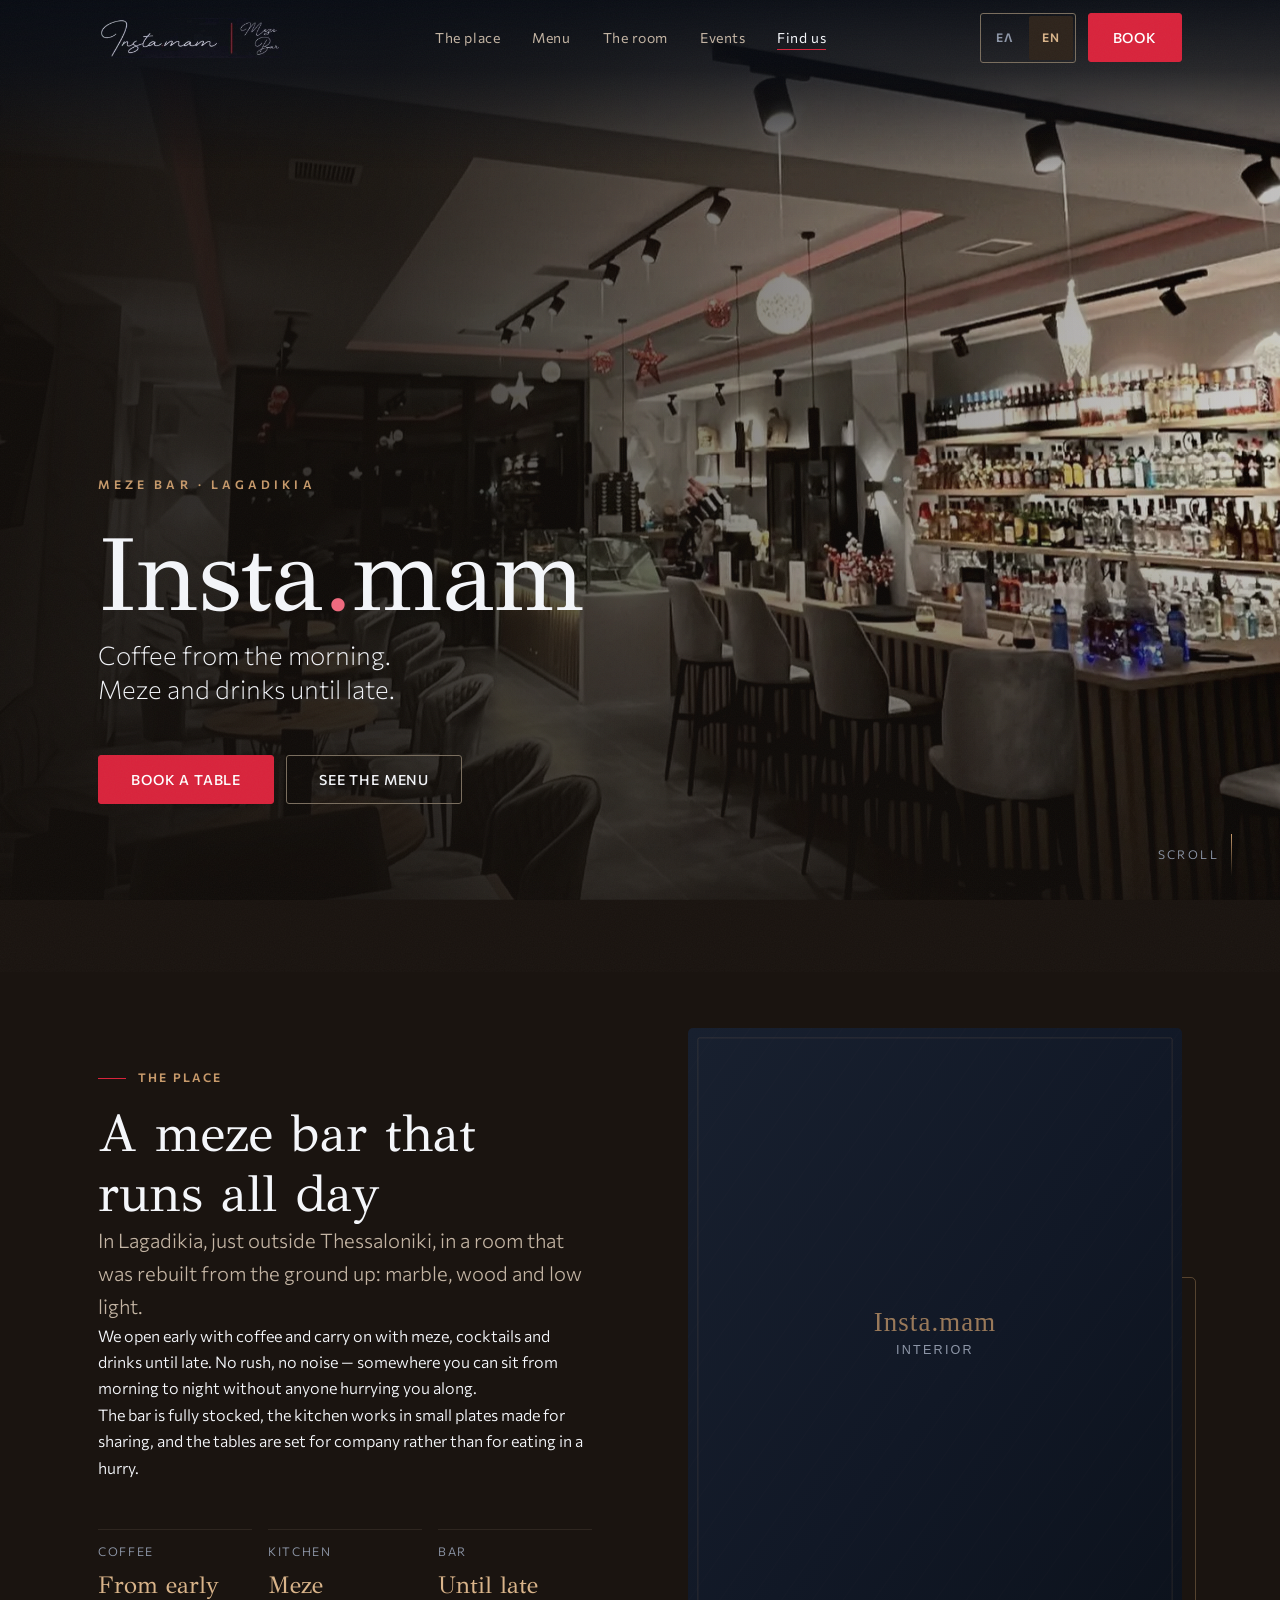
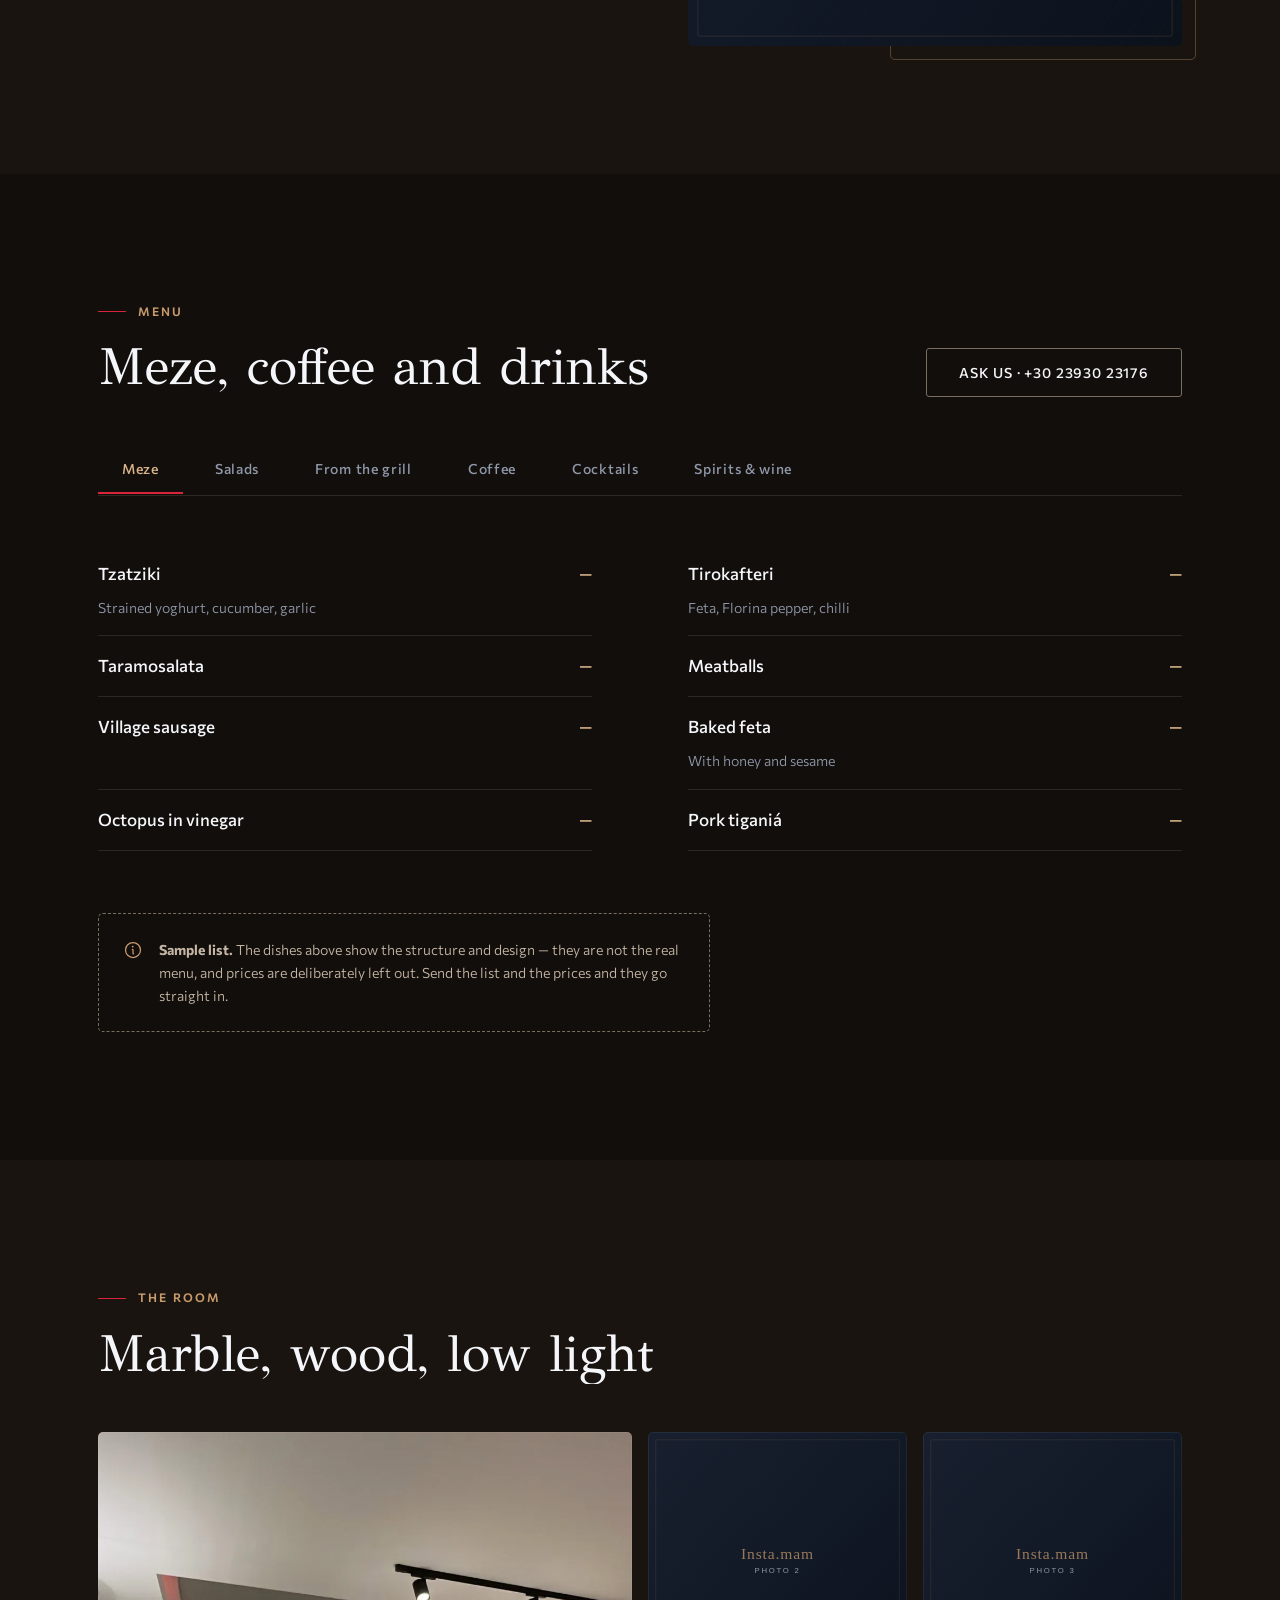
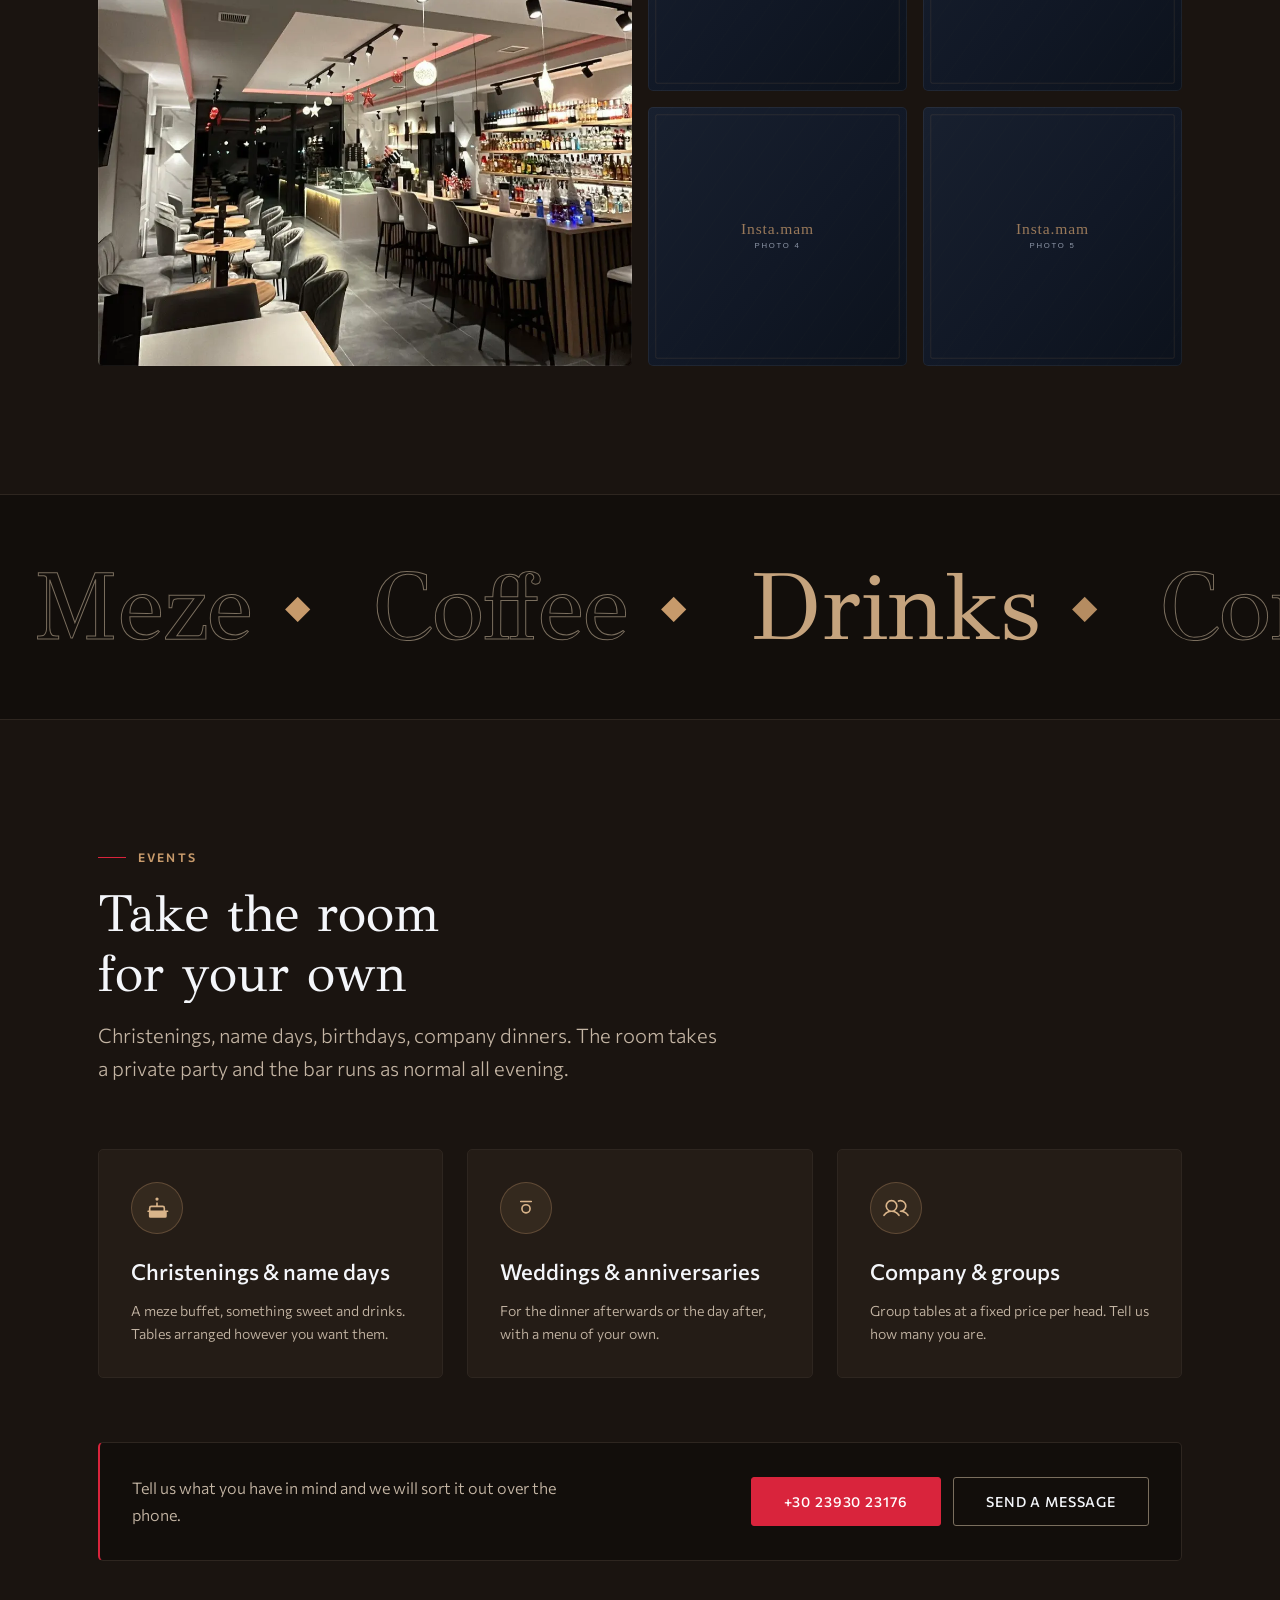
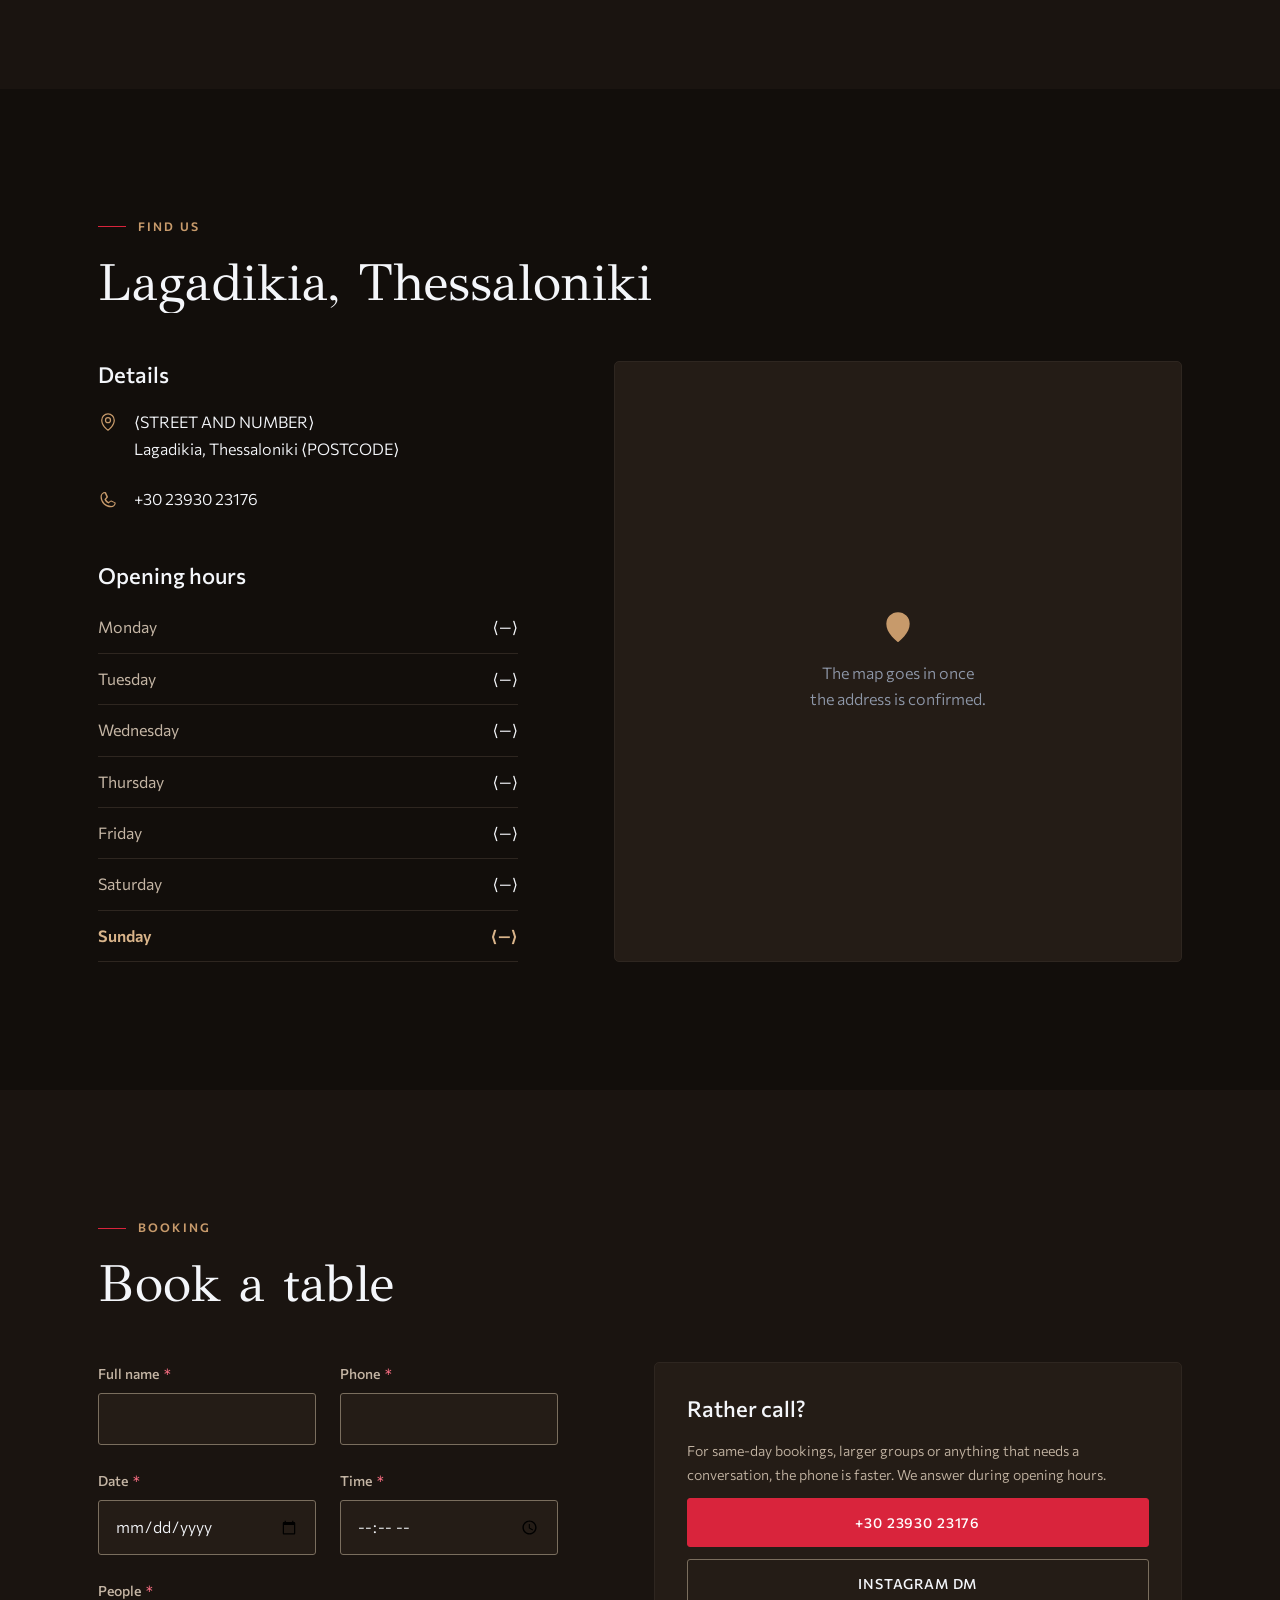
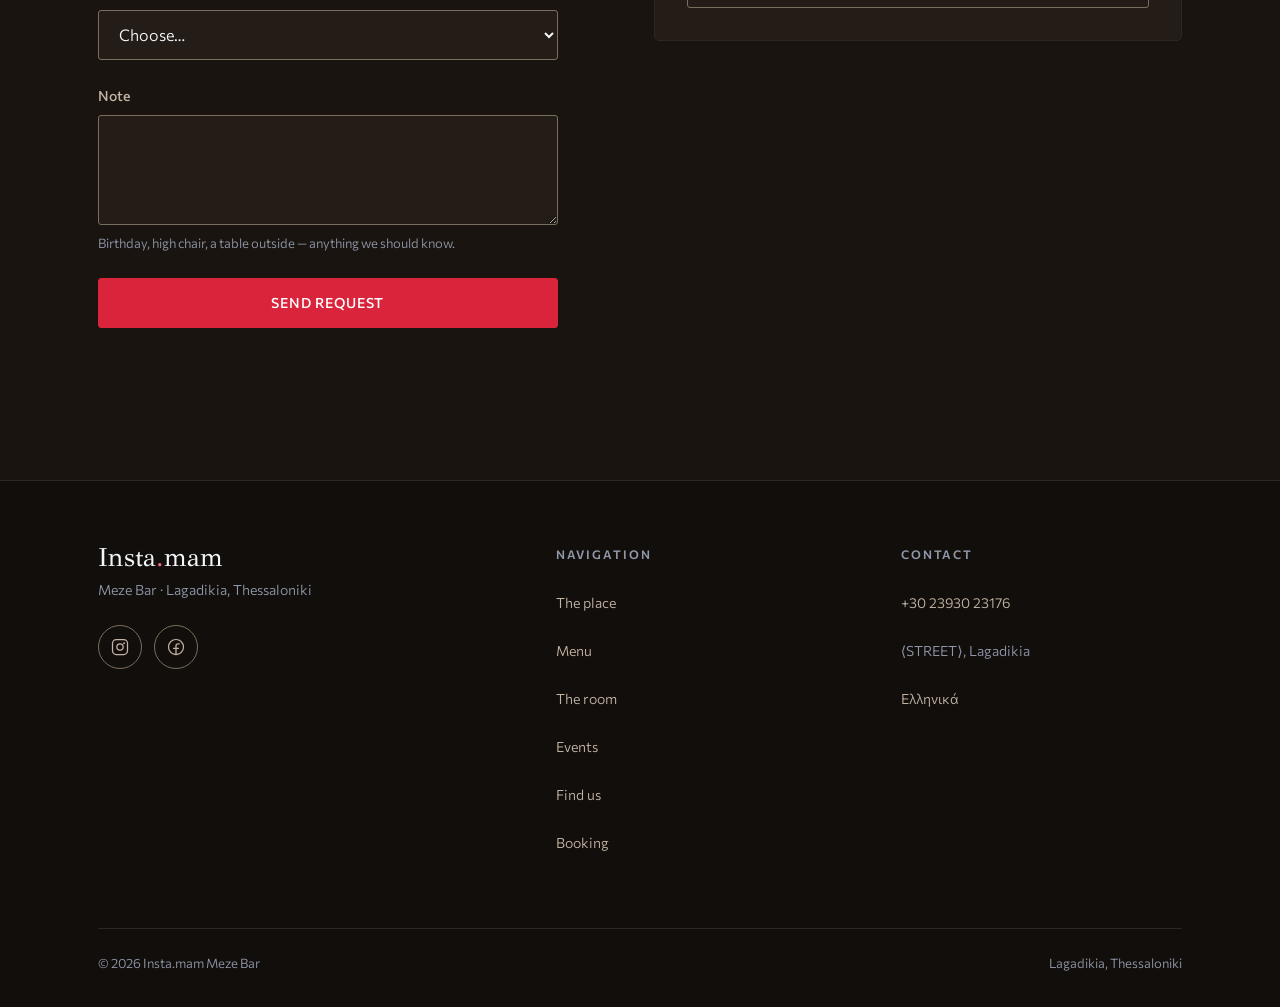
==== site/en/index.html @ 853feb89 "SEO: sitemap, robots, share card, and clean structured data The fundamentals were already in place (" ====
<!DOCTYPE html>
<html lang="en">
<head>
<meta charset="utf-8">
<meta name="viewport" content="width=device-width, initial-scale=1">
<title>Insta.mam — Meze Bar in Lagadikia, Thessaloniki</title>
<meta name="description" content="Meze bar in Lagadikia near Thessaloniki. Coffee from the morning, meze, cocktails and drinks until late. Bookings: +30 23930 23176.">

<link rel="canonical" href="https://instamam.gr/en/">
<link rel="alternate" hreflang="el" href="https://instamam.gr/">
<link rel="alternate" hreflang="en" href="https://instamam.gr/en/">
<link rel="alternate" hreflang="x-default" href="https://instamam.gr/">

<meta property="og:type" content="restaurant">
<meta property="og:locale" content="en_US">
<meta property="og:locale:alternate" content="el_GR">
<meta property="og:title" content="Insta.mam — Meze Bar in Lagadikia">
<meta property="og:description" content="Coffee from the morning. Meze and drinks until late.">
<meta property="og:url" content="https://instamam.gr/en/">
<meta property="og:image" content="https://instamam.gr/assets/img/og-image.jpg">
<meta property="og:site_name" content="Insta.mam Meze Bar">
<meta property="og:image:width" content="1200">
<meta property="og:image:height" content="630">
<meta property="og:image:alt" content="Inside Insta.mam Meze Bar in Lagadikia">
<meta name="twitter:card" content="summary_large_image">
<meta name="twitter:image:alt" content="Inside Insta.mam Meze Bar in Lagadikia">
<meta name="theme-color" content="#0F1623">

<link rel="preconnect" href="https://fonts.googleapis.com">
<link rel="preconnect" href="https://fonts.gstatic.com" crossorigin>
<link rel="stylesheet" href="https://fonts.googleapis.com/css2?family=Commissioner:wght@200..800&amp;family=GFS+Didot&amp;display=swap">
<link rel="stylesheet" href="../assets/css/style.css?v=2026082404">
<link rel="icon" href="../assets/img/favicon.svg" type="image/svg+xml">
<link rel="apple-touch-icon" href="/assets/img/apple-touch-icon.png">
<link rel="manifest" href="/site.webmanifest">

<!-- Structured data — see the Greek page for the TODO list. -->
<script type="application/ld+json">
{
  "@context": "https://schema.org",
  "@type": "Restaurant",
  "@id": "https://instamam.gr/#restaurant",
  "name": "Insta.mam Meze Bar",
  "alternateName": "Insta.mam",
  "description": "A meze bar in Lagadikia near Thessaloniki. Coffee from the morning, meze, cocktails and drinks until late.",
  "servesCuisine": [
    "Greek",
    "Meze",
    "Mediterranean"
  ],
  "telephone": "+302393023176",
  "url": "https://instamam.gr/en/",
  "image": [
    "https://instamam.gr/assets/img/og-image.jpg"
  ],
  "logo": "https://instamam.gr/assets/img/logo.png",
  "priceRange": "€€",
  "currenciesAccepted": "EUR",
  "paymentAccepted": "Cash, Credit Card",
  "inLanguage": [
    "el",
    "en"
  ],
  "address": {
    "@type": "PostalAddress",
    "addressLocality": "Lagadikia",
    "addressRegion": "Thessaloniki",
    "addressCountry": "GR"
  },
  "areaServed": [
    {
      "@type": "Place",
      "name": "Lagadikia"
    },
    {
      "@type": "Place",
      "name": "Lagkadas"
    },
    {
      "@type": "Place",
      "name": "Thessaloniki"
    }
  ],
  "hasMenu": "https://instamam.gr/en/#menu",
  "acceptsReservations": "True",
  "sameAs": [
    "https://www.instagram.com/instamam_mezebar",
    "https://www.facebook.com/profile.php?id=100087998074640"
  ]
}
</script>
</head>

<body>
<a class="skip-link" href="#main">Skip to content</a>

<!-- ====================== HEADER ====================== -->
<div class="progress" aria-hidden="true"><div class="progress__bar"></div></div>

<header class="header">
  <div class="container header__inner">
    <a class="brand" href="/en/" aria-label="Insta.mam Meze Bar — home">
      <img class="brand__mark" src="../assets/img/logo.png" alt="Insta.mam Meze Bar"
           onerror="this.style.display='none';this.nextElementSibling.hidden=false">
      <span class="brand__text" hidden><b>Insta<i>.</i>mam</b></span>
    </a>

    <nav class="nav" aria-label="Main navigation">
      <a href="#steki">The place</a>
      <a href="#menu">Menu</a>
      <a href="#choros">The room</a>
      <a href="#events">Events</a>
      <a href="#visit">Find us</a>
    </nav>

    <div class="header__actions">
      <div class="lang" role="group" aria-label="Language">
        <a href="/" lang="el" hreflang="el" aria-label="Ελληνικά">ΕΛ</a>
        <a href="/en/" aria-current="page" lang="en" hreflang="en" aria-label="English">EN</a>
      </div>
      <a class="btn btn--primary" href="#reserve">Book</a>
      <button class="burger" type="button" aria-expanded="false" aria-controls="drawer" aria-label="Navigation menu">
        <span></span>
      </button>
    </div>
  </div>
</header>

<div class="drawer" id="drawer" hidden>
  <a href="#steki">The place</a>
  <a href="#menu">Menu</a>
  <a href="#choros">The room</a>
  <a href="#events">Events</a>
  <a href="#visit">Find us</a>
  <a href="tel:+302393023176">Call · +30 23930 23176</a>
  <a class="btn btn--primary" href="#reserve">Book a table</a>
</div>

<main id="main">

<!-- ====================== HERO ====================== -->
<section class="hero" aria-labelledby="hero-title">
  <div class="hero__media">
    <picture>
      <source type="image/webp"
              srcset="../assets/img/interior-1-1000.webp 1000w, ../assets/img/interior-1-1440.webp 1440w"
              sizes="100vw">
      <img src="../assets/img/interior-1-1000.webp" alt="" width="1440" height="1800"
           fetchpriority="high" decoding="async">
    </picture>
  </div>
  <div class="hero__scrim"></div>

  <div class="container hero__inner">
    <p class="hero__sub">Meze Bar · Lagadikia</p>
    <p class="hero__status" data-status-mount data-src="../assets/data/hours.json" hidden></p>
    <h1 class="hero__wordmark" id="hero-title">Insta<i>.</i>mam</h1>
    <p class="hero__tag" data-wipe>Coffee from the morning.<br>Meze and drinks until late.</p>
    <div class="hero__cta">
      <a class="btn btn--primary" href="#reserve">Book a table</a>
      <a class="btn btn--ghost" href="#menu">See the menu</a>
    </div>
  </div>

  <p class="hero__scroll" aria-hidden="true">Scroll</p>
</section>

<!-- ====================== STORY ====================== -->
<section class="section" id="steki" aria-labelledby="steki-title">
  <div class="container">
    <div class="story__grid">
      <div data-reveal>
        <p class="eyebrow">The place</p>
        <h2 id="steki-title" data-words>A meze bar that runs all day</h2>
        <p class="lead">
          In Lagadikia, just outside Thessaloniki, in a room that was rebuilt from
          the ground up: marble, wood and low light.
        </p>
        <p>
          We open early with coffee and carry on with meze, cocktails and drinks
          until late. No rush, no noise — somewhere you can sit from morning to
          night without anyone hurrying you along.
        </p>
        <p>
          The bar is fully stocked, the kitchen works in small plates made for
          sharing, and the tables are set for company rather than for eating
          in a hurry.
        </p>

        <dl class="facts">
          <div><dt>Coffee</dt><dd>From early</dd></div>
          <div><dt>Kitchen</dt><dd>Meze</dd></div>
          <div><dt>Bar</dt><dd>Until late</dd></div>
        </dl>
      </div>

      <figure class="story__figure" data-reveal>
        <img src="../assets/img/story.svg" alt="Inside Insta.mam — the bar and tables"
             width="900" height="1125" loading="lazy" decoding="async">
      </figure>
    </div>
  </div>
</section>

<!-- ====================== MENU ====================== -->
<section class="section section--sunk" id="menu" aria-labelledby="menu-title">
  <div class="container">
    <div class="menu__head" data-reveal>
      <div>
        <p class="eyebrow">Menu</p>
        <h2 id="menu-title" data-words>Meze, coffee and drinks</h2>
      </div>
      <a class="btn btn--ghost" href="tel:+302393023176">Ask us · +30 23930 23176</a>
    </div>

    <!-- The menu is rendered from assets/data/menu.json.
         Edit it with admin/menu-editor.html — no HTML needed. -->
    <div id="menu-mount" data-src="../assets/data/menu.json" aria-label="Menu">
      <noscript>
        <p class="menu__fallback">The menu needs JavaScript. Call us on +30 23930 23176 and we will talk you through it.</p>
      </noscript>
    </div>

    <p class="menu__note">
      <svg width="20" height="20" viewBox="0 0 256 256" fill="currentColor" aria-hidden="true"><path d="M128 24a104 104 0 1 0 104 104A104.11 104.11 0 0 0 128 24Zm0 192a88 88 0 1 1 88-88 88.1 88.1 0 0 1-88 88Zm16-40a8 8 0 0 1-8 8 16 16 0 0 1-16-16v-40a8 8 0 0 1 0-16 16 16 0 0 1 16 16v40a8 8 0 0 1 8 8Zm-32-92a12 12 0 1 1 12 12 12 12 0 0 1-12-12Z"/></svg>
      <span><strong>Sample list.</strong> The dishes above show the structure and design — they are not the real menu, and prices are deliberately left out. Send the list and the prices and they go straight in.</span>
    </p>
  </div>
</section>

<!-- ====================== GALLERY ====================== -->
<section class="section" id="choros" aria-labelledby="choros-title">
  <div class="container">
    <div data-reveal style="margin-bottom: var(--s7)">
      <p class="eyebrow">The room</p>
      <h2 id="choros-title" data-words>Marble, wood, low light</h2>
    </div>

    <div class="gallery" data-reveal-group>
      <button class="shot" type="button" data-reveal aria-label="Open photo 1">
        <img src="../assets/img/interior-1-1000.webp" alt="The bar at Insta.mam" width="1440" height="1800" loading="lazy" decoding="async"></button>
      <button class="shot" type="button" data-reveal aria-label="Open photo 2">
        <img src="../assets/img/shot-2.svg" alt="Tables and seating" width="600" height="600" loading="lazy" decoding="async"></button>
      <button class="shot" type="button" data-reveal aria-label="Open photo 3">
        <img src="../assets/img/shot-3.svg" alt="Detail from the bar" width="600" height="600" loading="lazy" decoding="async"></button>
      <button class="shot" type="button" data-reveal aria-label="Open photo 4">
        <img src="../assets/img/shot-4.svg" alt="Meze on the table" width="600" height="600" loading="lazy" decoding="async"></button>
      <button class="shot" type="button" data-reveal aria-label="Open photo 5">
        <img src="../assets/img/shot-5.svg" alt="Cocktails" width="600" height="600" loading="lazy" decoding="async"></button>
    </div>
  </div>
</section>

<!-- ====================== MARQUEE ====================== -->
<section class="marquee" aria-hidden="true">
  <div class="marquee__track">
    <span>Meze<em>&#9670;</em></span><span>Coffee<em>&#9670;</em></span><span>Drinks<em>&#9670;</em></span><span>Company<em>&#9670;</em></span>
  </div>
</section>

<!-- ====================== EVENTS ====================== -->
<section class="section" id="events" aria-labelledby="events-title">
  <div class="container">
    <div class="events__head" data-reveal>
      <p class="eyebrow">Events</p>
      <h2 id="events-title" data-words>Take the room for your own</h2>
      <p class="lead">
        Christenings, name days, birthdays, company dinners. The room takes a
        private party and the bar runs as normal all evening.
      </p>
    </div>

    <div class="events__grid" data-reveal-group>
      <article class="event" data-reveal>
        <span class="event__icon" aria-hidden="true"><svg width="26" height="26" viewBox="0 0 256 256" fill="currentColor" aria-hidden="true"><path d="M128 24a16 16 0 1 0 16 16 16 16 0 0 0-16-16Zm88 128h-8v-24a24 24 0 0 0-24-24h-48V80a8 8 0 0 0-16 0v24H72a24 24 0 0 0-24 24v24h-8a8 8 0 0 0 0 16h8v40a16 16 0 0 0 16 16h144a16 16 0 0 0 16-16v-40h8a8 8 0 0 0 0-16ZM64 128a8 8 0 0 1 8-8h112a8 8 0 0 1 8 8v24H64Z"/></svg></span>
        <h3>Christenings &amp; name days</h3>
        <p>A meze buffet, something sweet and drinks. Tables arranged however you want them.</p>
      </article>
      <article class="event" data-reveal>
        <span class="event__icon" aria-hidden="true"><svg width="26" height="26" viewBox="0 0 256 256" fill="currentColor" aria-hidden="true"><path d="M128 88a48 48 0 1 0 48 48 48.05 48.05 0 0 0-48-48Zm0 80a32 32 0 1 1 32-32 32 32 0 0 1-32 32Zm60-104a8 8 0 0 1-8 8H76a8 8 0 0 1 0-16h104a8 8 0 0 1 8 8Z"/></svg></span>
        <h3>Weddings &amp; anniversaries</h3>
        <p>For the dinner afterwards or the day after, with a menu of your own.</p>
      </article>
      <article class="event" data-reveal>
        <span class="event__icon" aria-hidden="true"><svg width="26" height="26" viewBox="0 0 256 256" fill="currentColor" aria-hidden="true"><path d="M117.25 157.92a60 60 0 1 0-66.5 0 95.83 95.83 0 0 0-47.22 37.71 8 8 0 1 0 13.4 8.74 80 80 0 0 1 134.14 0 8 8 0 0 0 13.4-8.74 95.83 95.83 0 0 0-47.22-37.71ZM40 108a44 44 0 1 1 44 44 44.05 44.05 0 0 1-44-44Zm210.14 98.7a8 8 0 0 1-11.07-2.33A79.83 79.83 0 0 0 172 168a8 8 0 0 1 0-16 44 44 0 1 0-16.34-84.87 8 8 0 1 1-5.94-14.85 60 60 0 0 1 55.53 105.64 95.83 95.83 0 0 1 47.22 37.71 8 8 0 0 1-2.33 11.07Z"/></svg></span>
        <h3>Company &amp; groups</h3>
        <p>Group tables at a fixed price per head. Tell us how many you are.</p>
      </article>
    </div>

    <div class="events__cta" data-reveal>
      <p>Tell us what you have in mind and we will sort it out over the phone.</p>
      <div class="events__actions">
        <a class="btn btn--primary" href="tel:+302393023176">+30 23930 23176</a>
        <a class="btn btn--ghost" href="#reserve">Send a message</a>
      </div>
    </div>
  </div>
</section>

<!-- ====================== VISIT ====================== -->
<section class="section section--sunk" id="visit" aria-labelledby="visit-title">
  <div class="container">
    <div data-reveal style="margin-bottom: var(--s7)">
      <p class="eyebrow">Find us</p>
      <h2 id="visit-title" data-words>Lagadikia, Thessaloniki</h2>
    </div>

    <div class="visit__grid">
      <div class="info" data-reveal>
        <div class="info__block">
          <h3>Details</h3>
          <p class="info__row">
            <svg width="20" height="20" viewBox="0 0 256 256" fill="currentColor" aria-hidden="true"><path d="M128 64a40 40 0 1 0 40 40 40 40 0 0 0-40-40Zm0 64a24 24 0 1 1 24-24 24 24 0 0 1-24 24Zm0-112a88.1 88.1 0 0 0-88 88c0 31.4 14.51 64.68 42 96.25a254.19 254.19 0 0 0 41.45 38.3 8 8 0 0 0 9.18 0A254.19 254.19 0 0 0 174 200.25c27.45-31.57 42-64.85 42-96.25a88.1 88.1 0 0 0-88-88Zm0 206c-16.53-13-72-60.75-72-118a72 72 0 0 1 144 0c0 57.23-55.47 105-72 118Z"/></svg>
            <span>⟨STREET AND NUMBER⟩<br>Lagadikia, Thessaloniki ⟨POSTCODE⟩</span>
          </p>
          <p class="info__row">
            <svg width="20" height="20" viewBox="0 0 256 256" fill="currentColor" aria-hidden="true"><path d="m222.37 158.46-51.24-23a11.75 11.75 0 0 0-11.19 1L133 152.67a76.13 76.13 0 0 1-29.75-29.5l22.11-27.36a11.75 11.75 0 0 0 1-11.32l-23-51.21A12 12 0 0 0 90.66 26 60.13 60.13 0 0 0 32 86c0 74.8 60.83 135.63 135.63 135.63A60.13 60.13 0 0 0 227.6 163a12 12 0 0 0-5.23-4.54ZM167.63 205.6A119.66 119.66 0 0 1 48 86a44.11 44.11 0 0 1 38.71-43.75l20.9 46.55-22.14 27.4a11.7 11.7 0 0 0-1.09 12.28 92.29 92.29 0 0 0 42.06 41.72 11.71 11.71 0 0 0 12.23-1.19l27-22 46.55 20.9a44.12 44.12 0 0 1-44.59 37.69Z"/></svg>
            <a href="tel:+302393023176">+30 23930 23176</a>
          </p>
        </div>

        <div class="info__block">
          <h3>Opening hours</h3>
          <p class="info__status" data-status-mount data-src="../assets/data/hours.json" hidden></p>
          <table class="hours">
            <caption class="visually-hidden">Opening hours by day</caption>
            <tbody>
              <tr data-day="1"><th scope="row">Monday</th><td>⟨—⟩</td></tr>
              <tr data-day="2"><th scope="row">Tuesday</th><td>⟨—⟩</td></tr>
              <tr data-day="3"><th scope="row">Wednesday</th><td>⟨—⟩</td></tr>
              <tr data-day="4"><th scope="row">Thursday</th><td>⟨—⟩</td></tr>
              <tr data-day="5"><th scope="row">Friday</th><td>⟨—⟩</td></tr>
              <tr data-day="6"><th scope="row">Saturday</th><td>⟨—⟩</td></tr>
              <tr data-day="0"><th scope="row">Sunday</th><td>⟨—⟩</td></tr>
            </tbody>
          </table>
        </div>
      </div>

      <div class="map" data-reveal>
        <div class="map__placeholder">
          <svg width="34" height="34" viewBox="0 0 256 256" fill="currentColor" aria-hidden="true"><path d="M128 64a40 40 0 1 0 40 40 40 40 0 0 0-40-40Zm0 64a24 24 0 1 1 24-24 24 24 0 0 1-24 24Zm0-112a88.1 88.1 0 0 0-88 88c0 31.4 14.51 64.68 42 96.25a254.19 254.19 0 0 0 41.45 38.3 8 8 0 0 0 9.18 0A254.19 254.19 0 0 0 174 200.25c27.45-31.57 42-64.85 42-96.25a88.1 88.1 0 0 0-88-88Z"/></svg>
          <p>The map goes in once<br>the address is confirmed.</p>
        </div>
      </div>
    </div>
  </div>
</section>

<!-- ====================== RESERVE ====================== -->
<section class="section" id="reserve" aria-labelledby="reserve-title">
  <div class="container">
    <div data-reveal style="margin-bottom: var(--s7)">
      <p class="eyebrow">Booking</p>
      <h2 id="reserve-title" data-words>Book a table</h2>
    </div>

    <div class="reserve__grid">
      <form class="form" id="reserve-form" data-reveal novalidate
            data-endpoint="https://formsubmit.co/ajax/teftsispero@gmail.com">

        <!-- FormSubmit settings. Nothing is delivered until the address is
             confirmed once by email — see content-guide.md §1. -->
        <input type="hidden" name="_subject" value="New booking request from the site">
        <input type="hidden" name="_template" value="table">
        <input type="hidden" name="_captcha" value="false">

        <div class="form__summary" tabindex="-1" role="alert" aria-labelledby="sum-title">
          <h3 id="sum-title">Please check the following</h3>
          <ul></ul>
        </div>

        <div class="form__row">
          <div class="field">
            <label for="r-name">Full name <span class="req" aria-hidden="true">*</span></label>
            <input id="r-name" name="name" type="text" autocomplete="name" required
                   data-msg-required="Please enter your name" aria-describedby="r-name-err">
            <span class="field__error" id="r-name-err"></span>
          </div>
          <div class="field">
            <label for="r-phone">Phone <span class="req" aria-hidden="true">*</span></label>
            <input id="r-phone" name="phone" type="tel" inputmode="tel" autocomplete="tel" required
                   pattern="[0-9 +()\-]{10,}"
                   data-msg-required="Please enter your phone number"
                   data-msg-invalid="Check the number — at least 10 digits"
                   aria-describedby="r-phone-err">
            <span class="field__error" id="r-phone-err"></span>
          </div>
        </div>

        <div class="form__row">
          <div class="field">
            <label for="r-date">Date <span class="req" aria-hidden="true">*</span></label>
            <input id="r-date" name="date" type="date" required
                   data-msg-required="Choose a date" aria-describedby="r-date-err">
            <span class="field__error" id="r-date-err"></span>
          </div>
          <div class="field">
            <label for="r-time">Time <span class="req" aria-hidden="true">*</span></label>
            <input id="r-time" name="time" type="time" required
                   data-msg-required="Choose a time" aria-describedby="r-time-err">
            <span class="field__error" id="r-time-err"></span>
          </div>
        </div>

        <div class="field">
          <label for="r-people">People <span class="req" aria-hidden="true">*</span></label>
          <select id="r-people" name="people" required
                  data-msg-required="Choose how many people" aria-describedby="r-people-err">
            <option value="">Choose…</option>
            <option>1</option><option>2</option><option>3</option><option>4</option>
            <option>5</option><option>6</option><option>7</option><option>8</option>
            <option value="9+">9 or more</option>
          </select>
          <span class="field__error" id="r-people-err"></span>
        </div>

        <div class="field">
          <label for="r-note">Note</label>
          <textarea id="r-note" name="note" rows="3" aria-describedby="r-note-help"></textarea>
          <span class="field__help" id="r-note-help">Birthday, high chair, a table outside — anything we should know.</span>
        </div>

        <button class="btn btn--primary" type="submit">Send request</button>
        <p class="form__status" role="status" aria-live="polite"></p>
      </form>

      <aside class="reserve__aside" data-reveal>
        <h3>Rather call?</h3>
        <p>
          For same-day bookings, larger groups or anything that needs a
          conversation, the phone is faster. We answer during opening hours.
        </p>
        <a class="btn btn--primary" href="tel:+302393023176">+30 23930 23176</a>
        <a class="btn btn--ghost" href="https://www.instagram.com/instamam_mezebar" target="_blank" rel="noopener">Instagram DM</a>
      </aside>
    </div>
  </div>
</section>

</main>

<!-- ====================== FOOTER ====================== -->
<footer class="footer">
  <div class="container">
    <div class="footer__grid">
      <div>
        <p class="brand__text" style="font-size:1.6rem"><b>Insta<i>.</i>mam</b></p>
        <p style="color:var(--muted-dim);font-size:var(--fs-sm);margin-top:var(--s2)">Meze Bar · Lagadikia, Thessaloniki</p>
        <div class="socials">
          <a href="https://www.instagram.com/instamam_mezebar" target="_blank" rel="noopener" aria-label="Instagram">
            <svg width="20" height="20" viewBox="0 0 256 256" fill="currentColor" aria-hidden="true"><path d="M128 80a48 48 0 1 0 48 48 48.05 48.05 0 0 0-48-48Zm0 80a32 32 0 1 1 32-32 32 32 0 0 1-32 32Zm48-136H80a56.06 56.06 0 0 0-56 56v96a56.06 56.06 0 0 0 56 56h96a56.06 56.06 0 0 0 56-56V80a56.06 56.06 0 0 0-56-56Zm40 152a40 40 0 0 1-40 40H80a40 40 0 0 1-40-40V80a40 40 0 0 1 40-40h96a40 40 0 0 1 40 40Zm-24-96a12 12 0 1 1-12-12 12 12 0 0 1 12 12Z"/></svg>
          </a>
          <a href="https://www.facebook.com/profile.php?id=100087998074640" target="_blank" rel="noopener" aria-label="Facebook">
            <svg width="20" height="20" viewBox="0 0 256 256" fill="currentColor" aria-hidden="true"><path d="M128 24a104 104 0 1 0 104 104A104.11 104.11 0 0 0 128 24Zm8 191.63V152h24a8 8 0 0 0 0-16h-24v-24a16 16 0 0 1 16-16h16a8 8 0 0 0 0-16h-16a32 32 0 0 0-32 32v24H96a8 8 0 0 0 0 16h24v63.63a88 88 0 1 1 16 0Z"/></svg>
          </a>
        </div>
      </div>

      <div>
        <h4>Navigation</h4>
        <ul>
          <li><a href="#steki">The place</a></li>
          <li><a href="#menu">Menu</a></li>
          <li><a href="#choros">The room</a></li>
          <li><a href="#events">Events</a></li>
          <li><a href="#visit">Find us</a></li>
          <li><a href="#reserve">Booking</a></li>
        </ul>
      </div>

      <div>
        <h4>Contact</h4>
        <ul>
          <li><a href="tel:+302393023176">+30 23930 23176</a></li>
          <li><span style="color:var(--muted-dim);font-size:var(--fs-sm)">⟨STREET⟩, Lagadikia</span></li>
          <li><a href="/" hreflang="el">Ελληνικά</a></li>
        </ul>
      </div>
    </div>

    <div class="footer__base">
      <span>© <span id="year">2026</span> Insta.mam Meze Bar</span>
      <span>Lagadikia, Thessaloniki</span>
    </div>
  </div>
</footer>

<dialog class="lightbox" aria-label="Photo viewer">
  <button class="lightbox__close" type="button" aria-label="Close">
    <svg width="22" height="22" viewBox="0 0 256 256" fill="currentColor" aria-hidden="true"><path d="M205.66 194.34a8 8 0 0 1-11.32 11.32L128 139.31l-66.34 66.35a8 8 0 0 1-11.32-11.32L116.69 128 50.34 61.66a8 8 0 0 1 11.32-11.32L128 116.69l66.34-66.35a8 8 0 0 1 11.32 11.32L139.31 128Z"/></svg>
  </button>
  <button class="lightbox__nav lightbox__nav--prev" type="button" aria-label="Previous photo">
    <svg width="24" height="24" viewBox="0 0 256 256" fill="currentColor" aria-hidden="true"><path d="M165.66 202.34a8 8 0 0 1-11.32 11.32l-80-80a8 8 0 0 1 0-11.32l80-80a8 8 0 0 1 11.32 11.32L91.31 128Z"/></svg>
  </button>
  <button class="lightbox__nav lightbox__nav--next" type="button" aria-label="Next photo">
    <svg width="24" height="24" viewBox="0 0 256 256" fill="currentColor" aria-hidden="true"><path d="m181.66 133.66-80 80a8 8 0 0 1-11.32-11.32L164.69 128 90.34 53.66a8 8 0 0 1 11.32-11.32l80 80a8 8 0 0 1 0 11.32Z"/></svg>
  </button>
  <img class="lightbox__img" src="" alt="">
  <div class="lightbox__bar">
    <p class="lightbox__caption"></p>
    <p class="lightbox__count"></p>
  </div>
</dialog>

<script>
  window.INSTAMAM_I18N = {
    required: 'This field is required',
    invalid:  'Please check this field',
    sending:  'Sending…',
    success:  'Request sent. We will contact you to confirm.',
    failure:  'Could not send. Please call us on +30 23930 23176.',
    noEndpoint: 'The form is not connected yet. Please call +30 23930 23176.',
    menuFail: 'The menu did not load. Please call +30 23930 23176.',
    menuCats: 'Menu categories',
    openNow: 'Open now',
    closedNow: 'Closed',
    until: 'until',
    opensAt: 'opens'
  };
  document.getElementById('year').textContent = new Date().getFullYear();
</script>
<script src="../assets/js/main.js?v=2026082404" defer></script>
<script src="../assets/js/atmosphere.js?v=2026082404" defer></script>
<!-- Mobile action bar — see the Greek page for rationale. -->
<div class="actionbar" aria-label="Quick actions">
  <a class="actionbar__btn" href="tel:+302393023176">
    <svg width="18" height="18" viewBox="0 0 256 256" fill="currentColor" aria-hidden="true"><path d="m222.37 158.46-51.24-23a11.75 11.75 0 0 0-11.19 1L133 152.67a76.13 76.13 0 0 1-29.75-29.5l22.11-27.36a11.75 11.75 0 0 0 1-11.32l-23-51.21A12 12 0 0 0 90.66 26 60.13 60.13 0 0 0 32 86c0 74.8 60.83 135.63 135.63 135.63A60.13 60.13 0 0 0 227.6 163a12 12 0 0 0-5.23-4.54Z"/></svg>
    Call us
  </a>
  <a class="actionbar__btn actionbar__btn--primary" href="#reserve">Book</a>
</div>

</body>
</html>
---- site/assets/css/style.css ----
/* ==========================================================================
   Insta.mam — Meze Bar, Λαγκαδίκια
   Design system implementation. Tokens first, then components.
   Dark-committed: the brand mark is midnight navy, the room is low-lit.
   ========================================================================== */

/* --- Fonts -----------------------------------------------------------------
   Both faces carry native Greek glyphs (verified against Google Fonts subsets).
   GFS Didot is by the Greek Font Society — Greek is the design, not an add-on.
   Commissioner is a variable humanist sans with a full Greek set.
   -------------------------------------------------------------------------- */
/* Fonts are linked from the HTML <head>, not @import-ed here.
   An @import cannot be discovered until this file has been fetched
   AND parsed, which serialises the font request behind the CSS —
   a whole extra round-trip on mobile data before any text can paint. */

/* ==========================================================================
   TOKENS
   ========================================================================== */
:root {
  /* Colour — every functional pair contrast-verified. Ratios in comments. */
  --bg:            #0F1623;  /* midnight navy, from the wordmark plate        */
  --bg-deep:       #0A0F19;  /* footer, overlays                              */
  --surface:       #161E2E;  /* cards                                         */
  --surface-hi:    #1D273A;  /* raised / hover                                */

  --text:          #F4F6FA;  /* 16.74:1 on --bg                               */
  --muted:         #AEB6C4;  /*  8.87:1 on --bg                               */
  --muted-dim:     #8E97A8;  /*  6.16:1 on --bg                               */

  --red:           #D9243C;  /*  3.68:1 — fills & rules only, NOT small text  */
  --red-deep:      #C0182E;  /*  white on it = 5.69:1                         */
  --red-text:      #F06A7E;  /*  6.10:1 — use when red must BE text           */

  --oak:           #C79A6B;  /*  7.13:1 — safe as text                        */
  --oak-hi:        #D9B48A;  /*  9.36:1                                       */

  --line:          #232E42;  /* decorative dividers only                      */
  --line-strong:   #5A6B85;  /*  3.34:1 — input borders, real boundaries      */

  --on-red:        #FFFFFF;  /*  4.92:1 on --red                              */

  /* Type */
  --font-display: 'GFS Didot', 'Didot', 'Times New Roman', serif;
  --font-body:    'Commissioner', system-ui, -apple-system, 'Segoe UI', sans-serif;

  --fs-display: clamp(2.75rem, 9vw, 6.5rem);
  --fs-h1:      clamp(2rem, 5vw, 3.25rem);
  --fs-h2:      clamp(1.5rem, 3.2vw, 2.125rem);
  --fs-h3:      clamp(1.15rem, 2vw, 1.375rem);
  --fs-body:    clamp(1rem, 1.05vw, 1.0625rem);
  --fs-sm:      0.875rem;
  --fs-eyebrow: 0.75rem;

  /* Space — 4px base */
  --s1: 4px;   --s2: 8px;   --s3: 12px;  --s4: 16px;  --s5: 24px;
  --s6: 32px;  --s7: 48px;  --s8: 64px;  --s9: 96px;  --s10: 128px;

  --gutter: 20px;
  --container: 1180px;
  --radius: 3px;
  --radius-card: 5px;

  /* Motion — mirrors motion.csv rows 5 / 8 / 13 */
  --dur-fast:   180ms;
  --dur-base:   320ms;
  --dur-reveal: 520ms;
  --dur-exit:   220ms;
  --ease-out:  cubic-bezier(0.215, 0.61, 0.355, 1); /* ≈ power2.out */
  --ease-soft: cubic-bezier(0.33, 1, 0.68, 1);

  --header-h: 68px;
}

@media (min-width: 768px) { :root { --gutter: 32px; --header-h: 76px; } }
@media (min-width: 1024px){ :root { --gutter: 48px; } }

/* ==========================================================================
   RESET
   ========================================================================== */
*, *::before, *::after { box-sizing: border-box; }
* { margin: 0; }

html {
  -webkit-text-size-adjust: 100%;
  scroll-behavior: smooth;
}
@media (prefers-reduced-motion: reduce) { html { scroll-behavior: auto; } }

body {
  background: var(--bg);
  color: var(--text);
  font-family: var(--font-body);
  font-size: var(--fs-body);
  font-weight: 350;
  line-height: 1.65;
  -webkit-font-smoothing: antialiased;
  text-rendering: optimizeLegibility;
  overflow-x: hidden;
}

img, picture, svg, video { display: block; max-width: 100%; height: auto; }
button, input, select, textarea { font: inherit; color: inherit; }
a { color: inherit; text-decoration: none; }

/* Anchor targets must clear the sticky header — WCAG 2.2 focus-not-obscured */
section[id] { scroll-margin-top: calc(var(--header-h) + 16px); }

/* ==========================================================================
   FOCUS — never removed, visible on every interactive element
   ========================================================================== */
:focus-visible {
  outline: 2px solid var(--oak);
  outline-offset: 3px;
  border-radius: 2px;
}
:focus:not(:focus-visible) { outline: none; }

.skip-link {
  position: absolute; top: -100px; left: var(--gutter); z-index: 200;
  background: var(--oak); color: var(--bg-deep);
  padding: var(--s3) var(--s5); border-radius: var(--radius);
  font-weight: 600; font-size: var(--fs-sm);
  transition: top var(--dur-fast) var(--ease-out);
}
.skip-link:focus { top: var(--s3); }

/* ==========================================================================
   PRIMITIVES
   ========================================================================== */
.container {
  width: 100%;
  max-width: var(--container);
  margin-inline: auto;
  padding-inline: var(--gutter);
}

.section { padding-block: var(--s9); position: relative; }
@media (min-width: 768px) { .section { padding-block: var(--s10); } }
.section--sunk { background: var(--bg-deep); }

.eyebrow {
  font-size: var(--fs-eyebrow);
  font-weight: 600;
  letter-spacing: 0.18em;
  text-transform: uppercase;
  color: var(--oak);
  display: flex; align-items: center; gap: var(--s3);
  margin-bottom: var(--s4);
}
.eyebrow::before {
  content: ''; width: 28px; height: 1px;
  background: var(--red); flex: none;
}

h1, h2, h3 { font-weight: 400; line-height: 1.15; text-wrap: balance; }
h1 { font-family: var(--font-display); font-size: var(--fs-h1); }
h2 { font-family: var(--font-display); font-size: var(--fs-h1); }
h3 { font-family: var(--font-body); font-size: var(--fs-h3); font-weight: 500; line-height: 1.3; }

.lead {
  font-size: clamp(1.0625rem, 1.6vw, 1.25rem);
  color: var(--muted);
  max-width: 62ch;
  font-weight: 300;
}
p { max-width: 68ch; }

/* --- Buttons --------------------------------------------------------------- */
.btn {
  --btn-bg: transparent;
  --btn-fg: var(--text);
  --btn-bd: var(--line-strong);
  display: inline-flex; align-items: center; justify-content: center;
  gap: var(--s2);
  min-height: 48px;                     /* ≥44px touch target */
  padding: var(--s3) var(--s6);
  background: var(--btn-bg);
  color: var(--btn-fg);
  border: 1px solid var(--btn-bd);
  border-radius: var(--radius);
  font-size: var(--fs-sm);
  font-weight: 500;
  letter-spacing: 0.06em;
  text-transform: uppercase;
  cursor: pointer;
  transition: background var(--dur-fast) var(--ease-out),
              border-color var(--dur-fast) var(--ease-out),
              color var(--dur-fast) var(--ease-out),
              transform var(--dur-fast) var(--ease-out);
  touch-action: manipulation;
}
.btn:hover { transform: translateY(-1px); }
.btn:active { transform: translateY(0); }

.btn--primary { --btn-bg: var(--red); --btn-fg: var(--on-red); --btn-bd: var(--red); }
.btn--primary:hover { --btn-bg: var(--red-deep); --btn-bd: var(--red-deep); }

.btn--ghost:hover { --btn-bg: var(--surface-hi); --btn-bd: var(--oak); --btn-fg: var(--oak-hi); }

.btn[disabled] { opacity: 0.45; cursor: not-allowed; transform: none; }

/* ==========================================================================
   HEADER
   ========================================================================== */
.header {
  position: fixed; inset: 0 0 auto 0; z-index: 100;
  height: var(--header-h);
  display: flex; align-items: center;
  background: transparent;
  transition: background var(--dur-base) var(--ease-out),
              border-color var(--dur-base) var(--ease-out),
              backdrop-filter var(--dur-base) var(--ease-out);
  border-bottom: 1px solid transparent;
}
/* Over the hero the header is transparent, so nav text sits directly on the
   photograph. The room's ceiling is near-white and drove nav contrast down to
   2.5:1 — this gradient guarantees a dark ground for the top bar whatever the
   image behind it. It fades out once the header gets its own solid background. */
.header::before {
  content: '';
  position: absolute; inset: 0 0 auto 0; height: 168px;
  background: linear-gradient(to bottom,
    rgba(8, 12, 20, 0.94) 0%,
    rgba(8, 12, 20, 0.72) 42%,
    rgba(8, 12, 20, 0.30) 74%,
    transparent 100%);
  pointer-events: none;
  z-index: -1;
  transition: opacity var(--dur-base) var(--ease-out);
}
.header.is-stuck::before { opacity: 0; }

.header.is-stuck {
  background: rgba(15, 22, 35, 0.92);
  backdrop-filter: blur(12px);
  -webkit-backdrop-filter: blur(12px);
  border-bottom-color: var(--line);
}
.header__inner {
  display: flex; align-items: center; justify-content: space-between;
  gap: var(--s5); width: 100%;
}

.brand { display: flex; align-items: center; gap: var(--s3); flex: none; min-height: 44px; }
.brand__mark { height: 32px; width: auto; }
@media (min-width: 768px) { .brand__mark { height: 40px; } }
/* Typographic fallback shown only until the real logo file is dropped in */
.brand__text {
  font-family: var(--font-display);
  font-size: 1.4rem; letter-spacing: 0.01em; line-height: 1;
}
.brand__text b { font-weight: 400; }
.brand__text i { color: var(--red-text); font-style: normal; }

.nav { display: none; }
@media (min-width: 1024px) {
  .nav { display: flex; align-items: center; gap: var(--s6); }
}
.nav a {
  font-size: var(--fs-sm); font-weight: 400; color: var(--muted);
  letter-spacing: 0.04em;
  position: relative;
  display: inline-flex; align-items: center; min-height: 44px;
  transition: color var(--dur-fast) var(--ease-out);
}
/* Anchored to the text, not the 44px hit area, or it floats well below it. */
.nav a::after {
  content: ''; position: absolute; left: 0; right: 100%; bottom: 10px; height: 1px;
  background: var(--red);
  transition: right var(--dur-base) var(--ease-out);
}
.nav a:hover, .nav a[aria-current="true"] { color: var(--text); }
.nav a:hover::after, .nav a[aria-current="true"]::after { right: 0; }

.header__actions { display: flex; align-items: center; gap: var(--s3); flex: none; }

.lang {
  display: flex; align-items: center; gap: 2px;
  border: 1px solid var(--line-strong); border-radius: var(--radius);
  padding: 2px;
}
.lang a {
  min-width: 44px; min-height: 44px;
  display: inline-flex; align-items: center; justify-content: center;
  font-size: 0.75rem; font-weight: 600; letter-spacing: 0.08em;
  color: var(--muted-dim); border-radius: 2px;
  transition: background var(--dur-fast) var(--ease-out), color var(--dur-fast) var(--ease-out);
}
.lang a:hover { color: var(--text); }
.lang a[aria-current="page"] { background: var(--surface-hi); color: var(--oak-hi); }

.header .btn { display: none; }
@media (min-width: 640px) { .header .btn { display: inline-flex; min-height: 42px; padding-inline: var(--s5); } }

/* Mobile menu toggle */
.burger {
  display: inline-flex; align-items: center; justify-content: center;
  width: 44px; height: 44px;
  background: none; border: 1px solid var(--line-strong); border-radius: var(--radius);
  cursor: pointer;
}
@media (min-width: 1024px) { .burger { display: none; } }
.burger span {
  display: block; width: 18px; height: 1.5px; background: var(--text);
  position: relative; transition: background var(--dur-fast) var(--ease-out);
}
.burger span::before, .burger span::after {
  content: ''; position: absolute; left: 0; width: 18px; height: 1.5px; background: var(--text);
  transition: transform var(--dur-base) var(--ease-out), top var(--dur-base) var(--ease-out);
}
.burger span::before { top: -6px; }
.burger span::after  { top: 6px; }
.burger[aria-expanded="true"] span { background: transparent; }
.burger[aria-expanded="true"] span::before { top: 0; transform: rotate(45deg); }
.burger[aria-expanded="true"] span::after  { top: 0; transform: rotate(-45deg); }

/* Mobile drawer */
.drawer {
  position: fixed; inset: var(--header-h) 0 auto 0; z-index: 99;
  background: rgba(10, 15, 25, 0.98);
  backdrop-filter: blur(16px); -webkit-backdrop-filter: blur(16px);
  border-bottom: 1px solid var(--line);
  padding: var(--s5) 0 var(--s7);
  display: grid; gap: var(--s1);
  transform-origin: top;
  transition: opacity var(--dur-base) var(--ease-out), transform var(--dur-base) var(--ease-out),
              visibility var(--dur-base);
}
.drawer[hidden] { display: grid; opacity: 0; visibility: hidden; transform: translateY(-8px); pointer-events: none; }
.drawer:not([hidden]) { opacity: 1; visibility: visible; transform: translateY(0); }
@media (min-width: 1024px) { .drawer { display: none !important; } }
.drawer a {
  padding: var(--s4) var(--gutter);
  font-size: 1.0625rem; color: var(--muted);
  border-left: 2px solid transparent;
  transition: color var(--dur-fast) var(--ease-out), border-color var(--dur-fast) var(--ease-out),
              background var(--dur-fast) var(--ease-out);
}
.drawer a:hover, .drawer a:focus-visible { color: var(--text); border-left-color: var(--red); background: rgba(255,255,255,0.03); }
.drawer .btn { margin: var(--s4) var(--gutter) 0; }

/* ==========================================================================
   HERO
   ========================================================================== */
.hero {
  position: relative;
  min-height: 100dvh;                    /* never 100vh — mobile chrome */
  display: grid; align-items: end;
  overflow: hidden;
  isolation: isolate;
}
.hero__media {
  position: absolute; inset: 0; z-index: -2;
  overflow: hidden;
}
/* <picture> is an inline wrapper with height:auto by default. Without this
   rule the img's `height: 100%` resolves against the PICTURE rather than
   .hero__media, the box ends up matching the photo's own aspect ratio, and
   `object-fit: cover` silently never engages — you just see the top of the
   image. The wrapper has to carry the size through. */
.hero__media picture {
  display: block;
  width: 100%;
  height: 100%;
}
.hero__media img {
  /* The room shot is portrait (4:5). On a wide screen `cover` keeps the width
     and crops vertically, so bias the visible band downward — the ceiling is
     the top third and the bar is what's worth showing. */
  width: 100%; height: 100%; object-fit: cover; object-position: center 62%;
  transform: scale(1.06);
  animation: heroSettle 1400ms var(--ease-soft) forwards;
}
@keyframes heroSettle { to { transform: scale(1); } }

.hero__scrim {
  position: absolute; inset: 0; z-index: -1;
  /* Fallback for anything without color-mix(). */
  background:
    linear-gradient(to top,
      rgba(10,15,25,0.97) 0%,
      rgba(10,15,25,0.86) 26%,
      rgba(15,22,35,0.55) 58%,
      rgba(15,22,35,0.62) 100%);
}
/* The scrim is tied to the travelling palette, so the room itself warms up at
   the top of the page and cools as you scroll. A fixed navy scrim over an
   espresso-toned page reads as a bug, not a decision. */
@supports (background: color-mix(in srgb, red 50%, transparent)) {
  /* Mobile: text spans the full width, so the scrim has to be vertical. */
  .hero__scrim {
    background:
      linear-gradient(to top,
        color-mix(in srgb, var(--bg-deep) 94%, transparent) 0%,
        color-mix(in srgb, var(--bg-deep) 80%, transparent) 30%,
        color-mix(in srgb, var(--bg) 42%, transparent) 62%,
        color-mix(in srgb, var(--bg) 52%, transparent) 100%);
  }

  /* Desktop: the copy sits left, the bar sits right. A purely vertical scrim
     buries the half of the photograph worth showing, so weight it sideways —
     heavy behind the text, barely there over the bottles. */
  @media (min-width: 860px) {
    .hero__scrim {
      background:
        linear-gradient(to right,
          color-mix(in srgb, var(--bg-deep) 93%, transparent) 0%,
          color-mix(in srgb, var(--bg-deep) 80%, transparent) 30%,
          color-mix(in srgb, var(--bg) 38%, transparent) 62%,
          color-mix(in srgb, var(--bg) 8%, transparent)  100%),
        linear-gradient(to top,
          color-mix(in srgb, var(--bg-deep) 72%, transparent) 0%,
          color-mix(in srgb, var(--bg) 10%, transparent) 42%,
          color-mix(in srgb, var(--bg) 26%, transparent) 100%);
    }
  }
}
/* A light warm grade on the photograph itself — subtle, but it stops the
   image reading as a raw phone snapshot dropped into a designed page. */
.hero__media::after {
  content: ''; position: absolute; inset: 0;
  background: var(--bg);
  mix-blend-mode: color;
  opacity: 0.22;
  pointer-events: none;
}
.hero__media img { filter: contrast(1.06) saturate(0.92); }

.hero__inner { padding-block: var(--s9) var(--s8); position: relative; }
@media (min-width: 768px) { .hero__inner { padding-block: var(--s10) var(--s9); } }

.hero__mark { width: min(78vw, 460px); height: auto; margin-bottom: var(--s5); }
.hero__wordmark {
  font-family: var(--font-display);
  font-size: var(--fs-display);
  line-height: 0.95;
  letter-spacing: -0.01em;
  margin-bottom: var(--s3);
}
.hero__wordmark i { color: var(--red-text); font-style: normal; }
.hero__sub {
  font-size: var(--fs-eyebrow); letter-spacing: 0.34em; text-transform: uppercase;
  color: var(--oak); font-weight: 600; margin-bottom: var(--s6);
}
.hero__tag {
  font-size: clamp(1.125rem, 2.4vw, 1.6rem);
  font-weight: 200; color: var(--text); max-width: 22ch;
  line-height: 1.35; margin-bottom: var(--s7);
}
.hero__cta { display: flex; flex-wrap: wrap; gap: var(--s3); }

.hero__scroll {
  position: absolute; bottom: var(--s5); right: var(--gutter);
  display: none; align-items: center; gap: var(--s3);
  font-size: var(--fs-eyebrow); letter-spacing: 0.2em; text-transform: uppercase;
  color: var(--muted-dim);
}
@media (min-width: 768px) { .hero__scroll { display: flex; } }
.hero__scroll::after {
  content: ''; width: 1px; height: 42px;
  background: linear-gradient(to bottom, var(--oak), transparent);
  animation: scrollPulse 2.4s var(--ease-soft) infinite;
  transform-origin: top;
}
@keyframes scrollPulse {
  0%, 100% { transform: scaleY(0.35); opacity: 0.5; }
  50%      { transform: scaleY(1);    opacity: 1; }
}

/* ==========================================================================
   STORY
   ========================================================================== */
.story__grid {
  display: grid; gap: var(--s7);
  grid-template-columns: 1fr;
  align-items: center;
}
@media (min-width: 900px) {
  .story__grid { grid-template-columns: 1fr 1fr; gap: var(--s9); }
}
.story__copy p + p { margin-top: var(--s4); }
.story__copy .lead { margin-bottom: var(--s5); }

.story__figure { position: relative; }
.story__figure img {
  width: 100%; aspect-ratio: 4 / 5; object-fit: cover;
  border-radius: var(--radius-card);
}
.story__figure::after {
  content: ''; position: absolute; inset: auto -14px -14px auto;
  width: 62%; height: 62%; border: 1px solid var(--oak); opacity: 0.35;
  border-radius: var(--radius-card); z-index: -1;
}

.facts { display: grid; grid-template-columns: repeat(3, 1fr); gap: var(--s4); margin-top: var(--s7); }
.facts div { border-top: 1px solid var(--line); padding-top: var(--s3); }
.facts dt { font-size: var(--fs-eyebrow); letter-spacing: 0.14em; text-transform: uppercase; color: var(--muted-dim); }
.facts dd { font-family: var(--font-display); font-size: 1.5rem; color: var(--oak-hi); margin-top: var(--s1); }

/* ==========================================================================
   MENU
   ========================================================================== */
.menu__head {
  display: flex; flex-wrap: wrap; align-items: end; justify-content: space-between;
  gap: var(--s5); margin-bottom: var(--s7);
}

.tabs {
  display: flex; gap: var(--s2);
  overflow-x: auto; scrollbar-width: none;
  border-bottom: 1px solid var(--line);
  margin-bottom: var(--s7);
  padding-bottom: 1px;
}
.tabs::-webkit-scrollbar { display: none; }
.tab {
  flex: none;
  min-height: 46px; padding: var(--s3) var(--s5);
  background: none; border: none; border-bottom: 2px solid transparent;
  color: var(--muted-dim); cursor: pointer;
  font-size: var(--fs-sm); font-weight: 500; letter-spacing: 0.05em;
  white-space: nowrap;
  transition: color var(--dur-fast) var(--ease-out), border-color var(--dur-fast) var(--ease-out);
  touch-action: manipulation;
}
.tab:hover { color: var(--text); }
.tab[aria-selected="true"] { color: var(--oak-hi); border-bottom-color: var(--red); }

.menu__panel[hidden] { display: none; }
.menu__list { display: grid; gap: 0; grid-template-columns: 1fr; }
@media (min-width: 860px) { .menu__list { grid-template-columns: 1fr 1fr; column-gap: var(--s9); } }

.dish {
  display: grid; grid-template-columns: 1fr auto; gap: var(--s3) var(--s4);
  align-items: baseline;
  padding-block: var(--s4);
  border-bottom: 1px solid var(--line);
}
.dish__name { font-size: 1.0625rem; font-weight: 500; color: var(--text); }
.dish__desc {
  grid-column: 1 / -1; font-size: var(--fs-sm); color: var(--muted-dim);
  margin-top: calc(var(--s1) * -1); max-width: 52ch;
}
.dish__price {
  font-variant-numeric: tabular-nums;      /* prices never jitter */
  font-size: 1.0625rem; color: var(--oak-hi); font-weight: 500;
  white-space: nowrap;
}

.menu__fallback {
  padding: var(--s6); border: 1px dashed var(--line-strong);
  border-radius: var(--radius-card); color: var(--muted); text-align: center;
}

/* Menu arrives from JSON, so reserve height to stop the section collapsing
   and then snapping open once it loads (layout shift). */
#menu-mount { min-height: 420px; }

.menu__note {
  margin-top: var(--s7); padding: var(--s5);
  border: 1px dashed var(--line-strong); border-radius: var(--radius-card);
  color: var(--muted); font-size: var(--fs-sm);
  display: flex; gap: var(--s4); align-items: flex-start;
}
.menu__note svg { flex: none; color: var(--oak); margin-top: 2px; }

/* ==========================================================================
   GALLERY
   ========================================================================== */
.gallery {
  display: grid; gap: var(--s3);
  grid-template-columns: repeat(2, 1fr);
}
@media (min-width: 768px) { .gallery { grid-template-columns: repeat(4, 1fr); gap: var(--s4); } }

.shot {
  position: relative; overflow: hidden; border-radius: var(--radius-card);
  background: var(--surface);
  aspect-ratio: 1 / 1;
  cursor: pointer; border: none; padding: 0;
  display: block; width: 100%;
}
.shot:nth-child(1) { grid-column: span 2; aspect-ratio: 1 / 1; }
@media (min-width: 768px) {
  .shot:nth-child(1) { grid-column: span 2; grid-row: span 2; aspect-ratio: 1 / 1; }
}
.shot img {
  width: 100%; height: 100%; object-fit: cover;
  transition: transform var(--dur-base) var(--ease-out), filter var(--dur-base) var(--ease-out);
}
.shot:hover img, .shot:focus-visible img { transform: scale(1.05); }
.shot::after {
  content: ''; position: absolute; inset: 0;
  box-shadow: inset 0 0 0 1px rgba(255,255,255,0.06);
  border-radius: var(--radius-card); pointer-events: none;
}

/* Lightbox
   `display: grid` below is an author rule, and author rules beat the browser's
   built-in `dialog:not([open]) { display: none }`. Without the guard on the
   next line the CLOSED dialog stays laid out — a full-viewport, z-index 300,
   pointer-events:auto sheet over the whole page that swallows every click.
   It is invisible in a DOM dump and fatal in a real browser. Keep this rule. */
.lightbox:not([open]) { display: none; }

.lightbox {
  position: fixed; inset: 0; z-index: 300;
  width: 100%; max-width: 100%; height: 100%; max-height: 100%;
  background: rgba(6, 9, 15, 0.95);
  backdrop-filter: blur(8px); -webkit-backdrop-filter: blur(8px);
  display: grid; place-items: center; padding: var(--s7) var(--s5);
  border: none; overflow: hidden;
}
.lightbox::backdrop { background: rgba(6, 9, 15, 0.95); }
.lightbox[open] { animation: lbFade 240ms var(--ease-out); }
@keyframes lbFade { from { opacity: 0; } to { opacity: 1; } }

.lightbox__img {
  max-width: min(100%, 1100px); max-height: 78dvh;
  border-radius: var(--radius-card);
  box-shadow: 0 24px 70px rgba(0,0,0,0.6);
}
@keyframes lbInNext { from { opacity: 0; transform: translateX(26px); } to { opacity: 1; transform: none; } }
@keyframes lbInPrev { from { opacity: 0; transform: translateX(-26px); } to { opacity: 1; transform: none; } }

.lightbox__close {
  position: absolute; top: var(--s4); right: var(--s4);
  width: 48px; height: 48px; border-radius: 50%;
  background: var(--surface); border: 1px solid var(--line-strong);
  color: var(--text); cursor: pointer;
  display: grid; place-items: center; z-index: 2;
  transition: background var(--dur-fast) var(--ease-out), border-color var(--dur-fast) var(--ease-out);
}
.lightbox__close:hover { background: var(--surface-hi); border-color: var(--oak); }

.lightbox__nav {
  position: absolute; top: 50%; transform: translateY(-50%);
  width: 52px; height: 52px; border-radius: 50%;
  background: rgba(22, 30, 46, 0.9); border: 1px solid var(--line-strong);
  color: var(--text); cursor: pointer; z-index: 2;
  display: grid; place-items: center;
  transition: background var(--dur-fast) var(--ease-out),
              border-color var(--dur-fast) var(--ease-out),
              opacity var(--dur-fast) var(--ease-out);
}
.lightbox__nav:hover { background: var(--surface-hi); border-color: var(--oak); }
.lightbox__nav[hidden] { display: none; }
.lightbox__nav--prev { left: var(--s4); }
.lightbox__nav--next { right: var(--s4); }
@media (min-width: 768px) {
  .lightbox__nav--prev { left: var(--s6); }
  .lightbox__nav--next { right: var(--s6); }
}

.lightbox__bar {
  position: absolute; left: 0; right: 0; bottom: var(--s5);
  display: flex; flex-direction: column; align-items: center; gap: var(--s2);
  padding-inline: 84px; text-align: center; pointer-events: none;
}
.lightbox__caption { color: var(--muted); font-size: var(--fs-sm); max-width: 60ch; }
.lightbox__count {
  color: var(--oak-hi); font-size: var(--fs-eyebrow);
  letter-spacing: 0.18em; font-variant-numeric: tabular-nums;
}

/* ==========================================================================
   SCROLL PROGRESS
   ========================================================================== */
.progress {
  position: fixed; top: 0; left: 0; right: 0; height: 2px;
  z-index: 150; pointer-events: none; background: transparent;
}
.progress__bar {
  height: 100%; width: 100%;
  background: linear-gradient(to right, var(--red), var(--oak));
  transform: scaleX(0); transform-origin: 0 50%;
}

/* ==========================================================================
   HERO HEADLINE WIPE
   ========================================================================== */
.wipe__line { display: block; overflow: hidden; }
.wipe__inner {
  display: block;
  transform: translateY(105%);
  animation: wipeUp 900ms var(--ease-soft) forwards;
}
@keyframes wipeUp { to { transform: translateY(0); } }

/* ==========================================================================
   EVENTS
   ========================================================================== */
.events__head { max-width: 62ch; margin-bottom: var(--s8); }
.events__head h2 { margin-bottom: var(--s4); }

.events__grid {
  display: grid; gap: var(--s4);
  grid-template-columns: 1fr;
}
@media (min-width: 700px)  { .events__grid { grid-template-columns: repeat(3, 1fr); gap: var(--s5); } }

.event {
  background: var(--surface);
  border: 1px solid var(--line);
  border-radius: var(--radius-card);
  padding: var(--s6);
  position: relative; overflow: hidden;
  transition: border-color var(--dur-base) var(--ease-out),
              transform var(--dur-base) var(--ease-out),
              background var(--dur-base) var(--ease-out);
}
/* A thin accent that draws itself across the top edge on hover. */
.event::after {
  content: ''; position: absolute; top: 0; left: 0; right: 100%; height: 2px;
  background: linear-gradient(to right, var(--red), var(--oak));
  transition: right var(--dur-base) var(--ease-out);
}
.event:hover { border-color: var(--line-strong); transform: translateY(-3px); background: var(--surface-hi); }
.event:hover::after { right: 0; }

.event__icon {
  display: grid; place-items: center;
  width: 52px; height: 52px; margin-bottom: var(--s5);
  border-radius: 50%;
  background: rgba(199, 154, 107, 0.10);
  border: 1px solid rgba(199, 154, 107, 0.30);
  color: var(--oak-hi);
}
.event h3 { margin-bottom: var(--s3); }
.event p { color: var(--muted); font-size: var(--fs-sm); }

.events__cta {
  margin-top: var(--s8);
  padding: var(--s6);
  border: 1px solid var(--line);
  border-left: 2px solid var(--red);
  border-radius: var(--radius-card);
  background: var(--bg-deep);
  display: flex; flex-wrap: wrap; align-items: center; justify-content: space-between;
  gap: var(--s5);
}
.events__cta p { color: var(--muted); max-width: 46ch; }
.events__actions { display: flex; flex-wrap: wrap; gap: var(--s3); }

/* ==========================================================================
   VISIT
   ========================================================================== */
.visit__grid { display: grid; gap: var(--s8); grid-template-columns: 1fr; }
@media (min-width: 900px) { .visit__grid { grid-template-columns: 0.85fr 1.15fr; gap: var(--s9); } }

.info { display: grid; gap: var(--s6); }
.info__block h3 { margin-bottom: var(--s3); }
.info__row {
  display: flex; gap: var(--s4); align-items: flex-start;
  padding-block: var(--s2);
}
.info__row svg { flex: none; color: var(--oak); margin-top: 3px; }
.info__row a {
  display: inline-flex; align-items: center; min-height: 44px;  /* tap target */
  border-bottom: 1px solid transparent;
  transition: border-color var(--dur-fast) var(--ease-out), color var(--dur-fast) var(--ease-out);
}
.info__row a:hover { color: var(--oak-hi); border-bottom-color: var(--oak); }
/* The icon sits beside a 44px-tall link — line it up with the text, not the top */
.info__row:has(a) svg { margin-top: 12px; }

.hours { width: 100%; border-collapse: collapse; }
.hours th, .hours td { text-align: left; padding: var(--s3) 0; border-bottom: 1px solid var(--line); font-weight: 400; }
.hours th { color: var(--muted); font-weight: 400; }
.hours td { text-align: right; font-variant-numeric: tabular-nums; color: var(--text); }
.hours tr[data-today] th { color: var(--oak-hi); font-weight: 600; }
.hours tr[data-today] td { color: var(--oak-hi); font-weight: 600; }

.map {
  position: relative; border-radius: var(--radius-card); overflow: hidden;
  min-height: 380px; background: var(--surface);
  border: 1px solid var(--line);
  display: grid; place-items: center;
}
.map iframe { width: 100%; height: 100%; min-height: 380px; border: 0; display: block; filter: grayscale(0.35) contrast(1.05); }
.map__placeholder { text-align: center; padding: var(--s7); color: var(--muted-dim); }
.map__placeholder svg { margin: 0 auto var(--s4); color: var(--oak); }

/* ==========================================================================
   RESERVE / FORM
   ========================================================================== */
.reserve__grid { display: grid; gap: var(--s8); grid-template-columns: 1fr; align-items: start; }
@media (min-width: 900px) { .reserve__grid { grid-template-columns: 1fr 1.15fr; gap: var(--s9); } }

.form { display: grid; gap: var(--s5); }
.form__row { display: grid; gap: var(--s5); grid-template-columns: 1fr; }
@media (min-width: 560px) { .form__row { grid-template-columns: 1fr 1fr; } }

.field { display: grid; gap: var(--s2); }
.field label { font-size: var(--fs-sm); font-weight: 500; color: var(--muted); }
.field label .req { color: var(--red-text); margin-left: 2px; }

.field input, .field select, .field textarea {
  min-height: 50px;                          /* ≥44px touch */
  padding: var(--s3) var(--s4);
  background: var(--surface);
  border: 1px solid var(--line-strong);      /* 3.34:1 — real boundary */
  border-radius: var(--radius);
  color: var(--text);
  transition: border-color var(--dur-fast) var(--ease-out), background var(--dur-fast) var(--ease-out);
  width: 100%;
}
.field textarea { min-height: 110px; resize: vertical; padding-top: var(--s3); }
.field input:hover, .field select:hover, .field textarea:hover { border-color: var(--oak); }
.field input:focus, .field select:focus, .field textarea:focus { border-color: var(--oak); background: var(--surface-hi); }

.field__help { font-size: 0.8125rem; color: var(--muted-dim); }
.field__error { font-size: 0.8125rem; color: var(--red-text); display: none; }
.field.is-invalid input, .field.is-invalid select, .field.is-invalid textarea { border-color: var(--red-text); }
.field.is-invalid .field__error { display: block; }

.form__summary {
  display: none;
  padding: var(--s4) var(--s5);
  border: 1px solid var(--red-text); border-left-width: 3px;
  border-radius: var(--radius);
  background: rgba(217, 36, 60, 0.08);
}
.form__summary.is-visible { display: block; }
.form__summary h3 { font-size: 1rem; color: var(--red-text); margin-bottom: var(--s2); }
.form__summary ul { margin: 0; padding-left: var(--s5); font-size: var(--fs-sm); }
.form__summary a { color: var(--text); text-decoration: underline; text-underline-offset: 3px; }

.form__status { font-size: var(--fs-sm); }
.form__status[data-state="ok"] {
  color: var(--oak-hi);
  border: 1px solid var(--oak); border-radius: var(--radius);
  padding: var(--s4) var(--s5); background: rgba(199,154,107,0.08);
}
.form__status[data-state="err"] { color: var(--red-text); }

.reserve__aside {
  background: var(--surface); border: 1px solid var(--line);
  border-radius: var(--radius-card); padding: var(--s6);
}
.reserve__aside h3 { margin-bottom: var(--s4); }
.reserve__aside .btn { width: 100%; margin-top: var(--s3); }
.reserve__aside p { color: var(--muted); font-size: var(--fs-sm); }

/* ==========================================================================
   FOOTER
   ========================================================================== */
.footer { background: var(--bg-deep); border-top: 1px solid var(--line); padding-block: var(--s8) var(--s6); }
.footer__grid { display: grid; gap: var(--s7); grid-template-columns: 1fr; }
@media (min-width: 768px) { .footer__grid { grid-template-columns: 1.4fr 1fr 1fr; gap: var(--s8); } }
.footer h4 { font-size: var(--fs-eyebrow); letter-spacing: 0.16em; text-transform: uppercase; color: var(--muted-dim); font-weight: 600; margin-bottom: var(--s4); }
.footer ul { list-style: none; padding: 0; display: grid; gap: var(--s1); }
.footer a { color: var(--muted); font-size: var(--fs-sm); transition: color var(--dur-fast) var(--ease-out); }
.footer a:hover { color: var(--oak-hi); }
/* Footer links are real tap targets, not 17px-tall text. */
.footer ul a, .footer ul span {
  display: inline-flex; align-items: center; min-height: 44px;
}

.socials { display: flex; gap: var(--s3); margin-top: var(--s5); }
.socials a {
  width: 44px; height: 44px; border-radius: 50%;
  border: 1px solid var(--line-strong);
  display: grid; place-items: center;
  transition: border-color var(--dur-fast) var(--ease-out),
              background var(--dur-fast) var(--ease-out),
              color var(--dur-fast) var(--ease-out);
}
.socials a:hover { border-color: var(--oak); background: var(--surface-hi); color: var(--oak-hi); }

.footer__base {
  margin-top: var(--s8); padding-top: var(--s5);
  border-top: 1px solid var(--line);
  display: flex; flex-wrap: wrap; gap: var(--s4); justify-content: space-between;
  font-size: 0.8125rem; color: var(--muted-dim);
}

/* ==========================================================================
   REVEAL — final state is the DEFAULT. The .reveal class removes it.
   If JS never runs, the page is fully readable. No invisible content.
   ========================================================================== */
.reveal {
  opacity: 0;
  transform: translateY(24px);
  transition: opacity var(--dur-reveal) var(--ease-out),
              transform var(--dur-reveal) var(--ease-out);
  transition-delay: var(--reveal-delay, 0ms);
  will-change: opacity, transform;
}
.reveal.is-in { opacity: 1; transform: none; }
.reveal.is-in { will-change: auto; }

/* Parallax — decorative layers only, never text or controls */
.parallax { will-change: transform; }

/* ==========================================================================
   REDUCED MOTION — vestibular motion off, feedback retained
   ========================================================================== */
@media (prefers-reduced-motion: reduce) {
  *, *::before, *::after {
    animation-duration: 0.01ms !important;
    animation-iteration-count: 1 !important;
    transition-duration: 0.01ms !important;
    scroll-behavior: auto !important;
  }
  .reveal { opacity: 1 !important; transform: none !important; }
  /* The wipe is JS-gated too, but if the preference flips after load these
     lines must still resolve to readable text rather than sit off-screen. */
  .wipe__inner { transform: none !important; animation: none !important; }
  .grain { animation: none !important; opacity: 0.03; }
  .marquee__track { animation: none !important; }
  .words-ready .w i { transform: none !important; }
  .words-ready .w { overflow: visible; }
  .cursor, .cursor__dot { display: none !important; }
  .lightbox[open], .lightbox__img { animation: none !important; }
  .event:hover { transform: none; }
  .hero__media img { animation: none; transform: scale(1); }
  .hero__scroll::after { animation: none; transform: scaleY(1); opacity: 0.7; }
  .parallax { transform: none !important; }
  /* Colour feedback is deliberately preserved below */
  .btn { transition: background 120ms linear, color 120ms linear, border-color 120ms linear !important; }
  .btn:hover { transform: none; }
}

/* ==========================================================================
   ATMOSPHERE — decorative layer, see atmosphere.js
   ========================================================================== */

/* The palette travels warm→cold on scroll, so the background must not snap
   between the JS writes. Only paint properties transition, never layout. */
.has-journey body,
.has-journey .section--sunk,
.has-journey .footer,
.has-journey .event,
.has-journey .reserve__aside,
.has-journey .map {
  transition: background-color 420ms linear, border-color 420ms linear;
}

/* --- Grain ---------------------------------------------------------------- */
/* `inset` only needs to cover the ±2% drift below. An earlier -120% made this
   layer ~3.4× the viewport in each axis — roughly 10× the GPU memory for no
   visible gain. Keep the margin small. */
.grain {
  position: fixed; inset: -8%;
  z-index: 400; pointer-events: none;
  opacity: 0.035;
  background-image: url("data:image/svg+xml,%3Csvg xmlns='http://www.w3.org/2000/svg' width='220' height='220'%3E%3Cfilter id='n'%3E%3CfeTurbulence type='fractalNoise' baseFrequency='0.82' numOctaves='3' stitchTiles='stitch'/%3E%3C/filter%3E%3Crect width='220' height='220' filter='url(%23n)'/%3E%3C/svg%3E");
}
/* Animated grain is a constant full-screen composite. Lovely on a desktop,
   a battery tax on a phone — and phones are most of this audience. Static
   texture there, movement only where it's affordable. */
@media (min-width: 1024px) and (prefers-reduced-motion: no-preference) {
  .grain { animation: grainShift 700ms steps(3) infinite; will-change: transform; }
}
@keyframes grainShift {
  0%   { transform: translate3d(0,0,0); }
  33%  { transform: translate3d(-2%,1%,0); }
  66%  { transform: translate3d(1%,-2%,0); }
  100% { transform: translate3d(0,0,0); }
}

/* --- Cursor --------------------------------------------------------------- */
.cursor, .cursor__dot {
  position: fixed; top: 0; left: 0; z-index: 500;
  pointer-events: none; opacity: 0;
  transition: opacity 220ms var(--ease-out), width 220ms var(--ease-out),
              height 220ms var(--ease-out), background 220ms var(--ease-out),
              border-color 220ms var(--ease-out);
}
.cursor {
  width: 40px; height: 40px; border-radius: 50%;
  border: 1px solid var(--oak);
}
.cursor__dot {
  width: 6px; height: 6px; border-radius: 50%; background: var(--red);
}
.cursor-on .cursor, .cursor-on .cursor__dot { opacity: 1; }
.cursor.is-hot {
  width: 62px; height: 62px;
  margin: -11px 0 0 -11px;              /* keep it centred as it grows */
  background: rgba(199,154,107,0.10);
  border-color: var(--oak-hi);
}
/* The real cursor stays visible — this is an addition, never a replacement,
   so nothing is lost if the custom layer fails. */

/* --- Word reveal ---------------------------------------------------------- */
.words-ready .w { display: inline-block; overflow: hidden; vertical-align: bottom; }
.words-ready .w i {
  display: inline-block; font-style: inherit;
  transform: translateY(102%);
  transition: transform 720ms var(--ease-soft);
}
.words-in .w i { transform: translateY(0); }

/* --- Marquee -------------------------------------------------------------- */
.marquee {
  overflow: hidden; padding-block: var(--s8);
  border-block: 1px solid var(--line);
  background: var(--bg-deep);
  position: relative;
}
.marquee__track {
  display: flex; width: max-content;
  animation: marquee 42s linear infinite;
}
.marquee__track span {
  font-family: var(--font-display);
  font-size: clamp(2.6rem, 8vw, 6rem);
  line-height: 1; white-space: nowrap;
  padding-inline: var(--s6);
  color: transparent;
  -webkit-text-stroke: 1px var(--line-strong);
  display: inline-flex; align-items: center; gap: var(--s6);
}
.marquee__track span em {
  font-style: normal; color: var(--oak);
  -webkit-text-stroke: 0;
  font-size: 0.34em;
}
/* Every third word gets filled, so the line has rhythm instead of being
   a uniform outline. */
.marquee__track span:nth-child(3n) {
  color: var(--oak-hi); -webkit-text-stroke: 0; opacity: 0.9;
}
@keyframes marquee { to { transform: translate3d(-50%,0,0); } }
.marquee:hover .marquee__track { animation-play-state: paused; }

/* ==========================================================================
   VIEW TRANSITIONS
   Greek ↔ English becomes a cross-fade instead of a white blink, and the
   gallery thumbnail morphs into the viewer. Native, off the main thread,
   and completely absent in browsers that don't support it — nothing to
   polyfill and nothing to break.
   ========================================================================== */
@view-transition { navigation: auto; }

::view-transition-old(root),
::view-transition-new(root) {
  animation-duration: 420ms;
  animation-timing-function: var(--ease-soft);
}
::view-transition-old(root) { animation-name: vtOut; }
::view-transition-new(root) { animation-name: vtIn; }
@keyframes vtOut { to   { opacity: 0; transform: translateY(-8px); } }
@keyframes vtIn  { from { opacity: 0; transform: translateY(8px); } }

/* The morphing photo gets a longer, softer curve than the page behind it. */
::view-transition-group(shot-morph) {
  animation-duration: 520ms;
  animation-timing-function: var(--ease-soft);
}
::view-transition-old(shot-morph),
::view-transition-new(shot-morph) {
  /* Cross-fade the two crops rather than squashing one into the other. */
  mix-blend-mode: normal;
  object-fit: cover;
}

@media (prefers-reduced-motion: reduce) {
  ::view-transition-group(*),
  ::view-transition-old(*),
  ::view-transition-new(*) { animation: none !important; }
}

/* ==========================================================================
   SCROLL-DRIVEN ANIMATION
   Where the browser supports animation-timeline, reveals run on the
   compositor instead of through IntersectionObserver + JS. The JS path
   stays as the fallback, so this is purely additive.
   ========================================================================== */
@supports (animation-timeline: view()) {
  @media (prefers-reduced-motion: no-preference) {
    .section .eyebrow {
      animation: eyebrowIn linear both;
      animation-timeline: view();
      animation-range: entry 10% entry 55%;
    }
    @keyframes eyebrowIn {
      from { opacity: 0; transform: translateX(-10px); }
      to   { opacity: 1; transform: none; }
    }
    /* The story image drifts a touch against the scroll — depth without
       a scroll listener, and it cannot desync because the compositor
       drives it directly from scroll position. */
    .story__figure img {
      animation: figureDrift linear both;
      animation-timeline: view();
      animation-range: entry 0% exit 100%;
    }
    @keyframes figureDrift {
      from { transform: translateY(2.5%) scale(1.04); }
      to   { transform: translateY(-2.5%) scale(1.04); }
    }
  }
}

/* ==========================================================================
   OPEN / CLOSED STATUS
   ========================================================================== */
.status-pill {
  display: inline-flex; align-items: center; gap: var(--s2);
  padding: 6px 12px 6px 10px;
  border: 1px solid var(--line-strong);
  border-radius: 999px;
  font-size: var(--fs-eyebrow);
  letter-spacing: 0.1em; text-transform: uppercase; font-weight: 600;
  white-space: nowrap;
}
.status-pill i {
  width: 7px; height: 7px; border-radius: 50%; flex: none;
  background: currentColor;
}
.status-pill.is-open { color: #7FBF8A; border-color: rgba(127,191,138,0.45); }
.status-pill.is-open i { box-shadow: 0 0 0 0 rgba(127,191,138,0.6); animation: pulse 2.4s ease-out infinite; }
.status-pill.is-shut { color: var(--muted-dim); }
@keyframes pulse {
  70%  { box-shadow: 0 0 0 7px rgba(127,191,138,0); }
  100% { box-shadow: 0 0 0 0 rgba(127,191,138,0); }
}
@media (prefers-reduced-motion: reduce) { .status-pill.is-open i { animation: none; } }

.hero__status { margin-bottom: var(--s5); }
.info__status { margin-bottom: var(--s4); }

/* ==========================================================================
   SPOTLIGHT — event cards lift toward the pointer
   ========================================================================== */
@media (pointer: fine) {
  .event { --mx: 50%; --my: 50%; }
  .event::before {
    content: ''; position: absolute; inset: 0; z-index: 0;
    background: radial-gradient(320px circle at var(--mx) var(--my),
                rgba(199,154,107,0.10), transparent 68%);
    opacity: 0; transition: opacity var(--dur-base) var(--ease-out);
    pointer-events: none;
  }
  .event:hover::before { opacity: 1; }
  .event > * { position: relative; z-index: 1; }
}

/* ==========================================================================
   MOBILE ACTION BAR
   A phone-only decision, not a shrunken desktop header. On a phone the two
   things anyone wants from a restaurant are "call them" and "book a table",
   and both should be reachable with a thumb at any scroll depth.
   ========================================================================== */
.actionbar {
  position: fixed; left: 0; right: 0; bottom: 0; z-index: 120;
  display: grid; grid-template-columns: auto 1fr; gap: var(--s3);
  padding: var(--s3) var(--gutter);
  padding-bottom: calc(var(--s3) + env(safe-area-inset-bottom, 0px));
  background: rgba(10, 15, 25, 0.94);
  backdrop-filter: blur(14px); -webkit-backdrop-filter: blur(14px);
  border-top: 1px solid var(--line);
  transform: translateY(110%);
  transition: transform var(--dur-base) var(--ease-out);
}
.actionbar.is-up { transform: translateY(0); }
@media (min-width: 860px) { .actionbar { display: none; } }

.actionbar__btn {
  min-height: 48px; padding: 0 var(--s5);
  display: inline-flex; align-items: center; justify-content: center; gap: var(--s2);
  border: 1px solid var(--line-strong); border-radius: var(--radius);
  color: var(--text);
  font-size: var(--fs-sm); font-weight: 600;
  letter-spacing: 0.05em; text-transform: uppercase;
  touch-action: manipulation;
}
.actionbar__btn--primary { background: var(--red); border-color: var(--red); color: var(--on-red); }

/* The bar covers the bottom of the page, so the last section needs room
   underneath it or the footer sits behind the buttons. */
@media (max-width: 859px) {
  body { padding-bottom: 76px; }
}

/* ==========================================================================
   UTILITY
   ========================================================================== */
.visually-hidden {
  position: absolute !important; width: 1px; height: 1px;
  padding: 0; margin: -1px; overflow: hidden;
  clip: rect(0 0 0 0); clip-path: inset(50%); white-space: nowrap;
}
.no-scroll { overflow: hidden; }
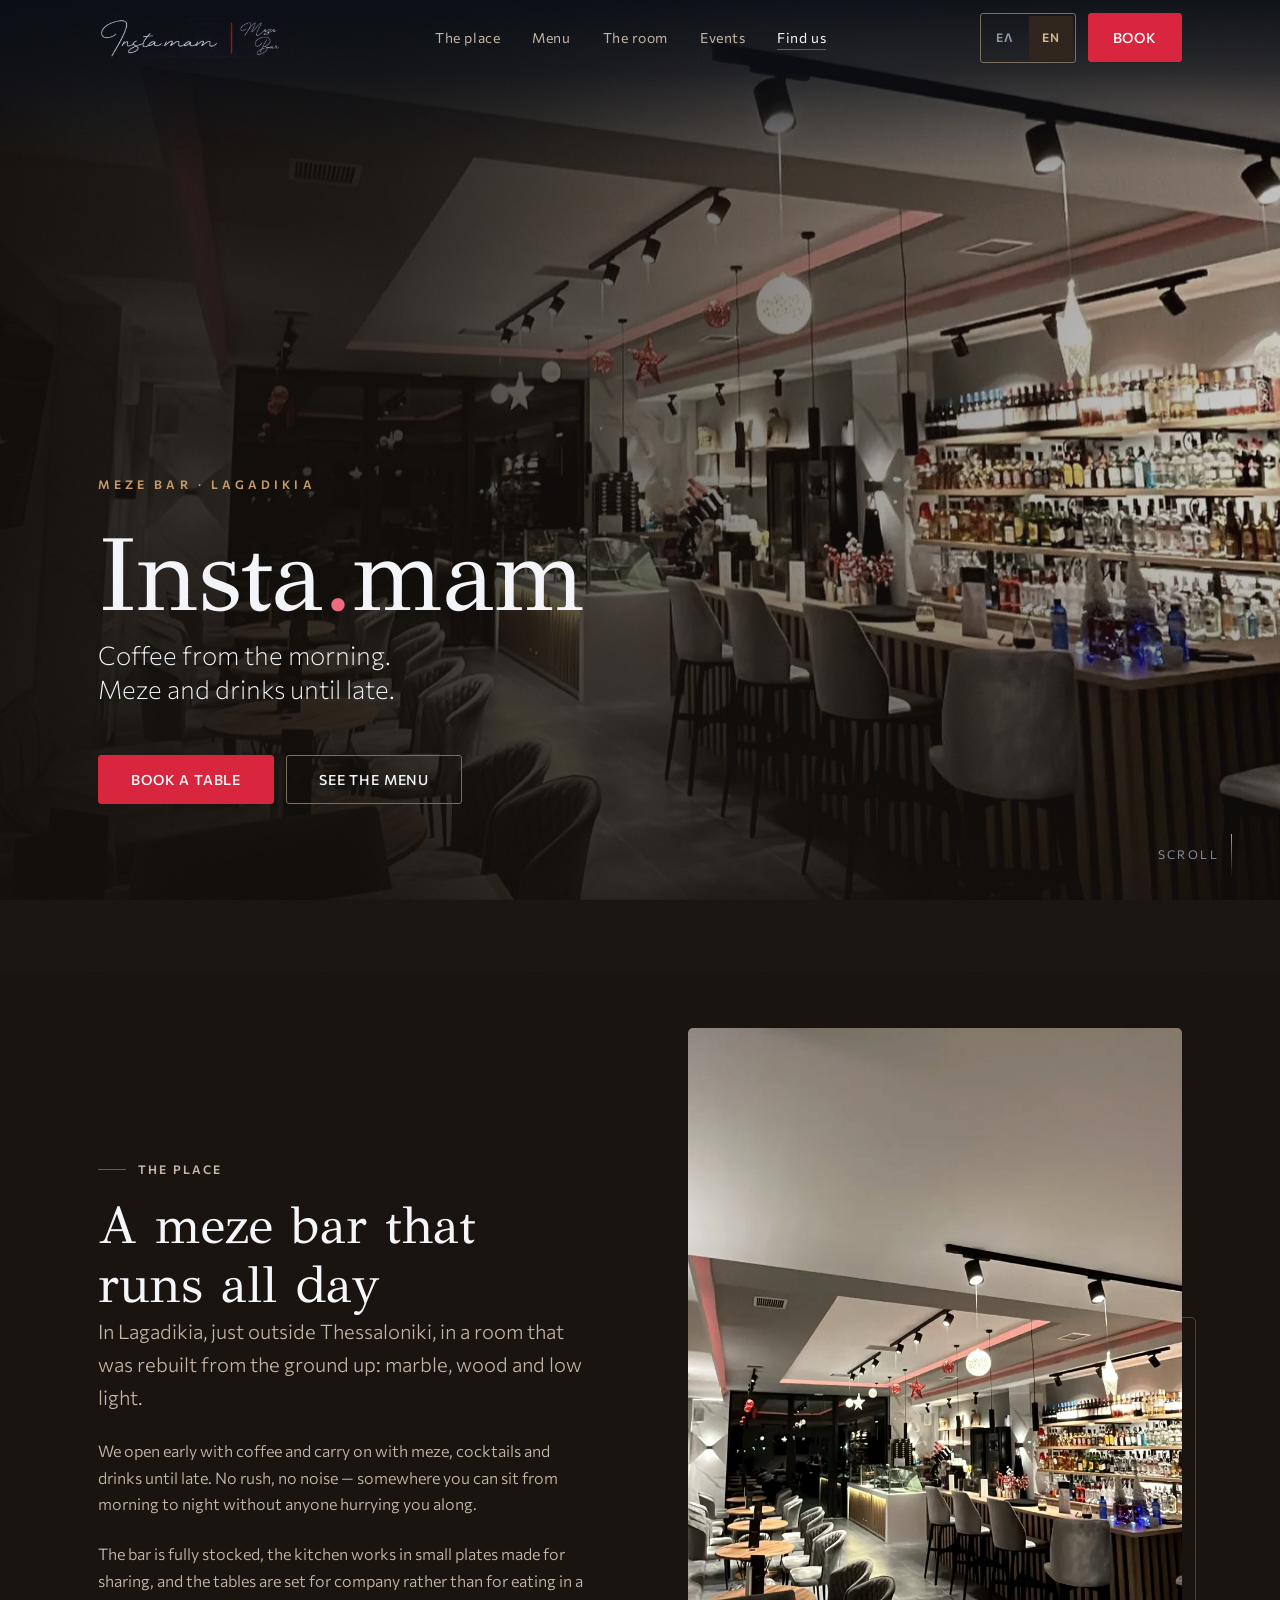
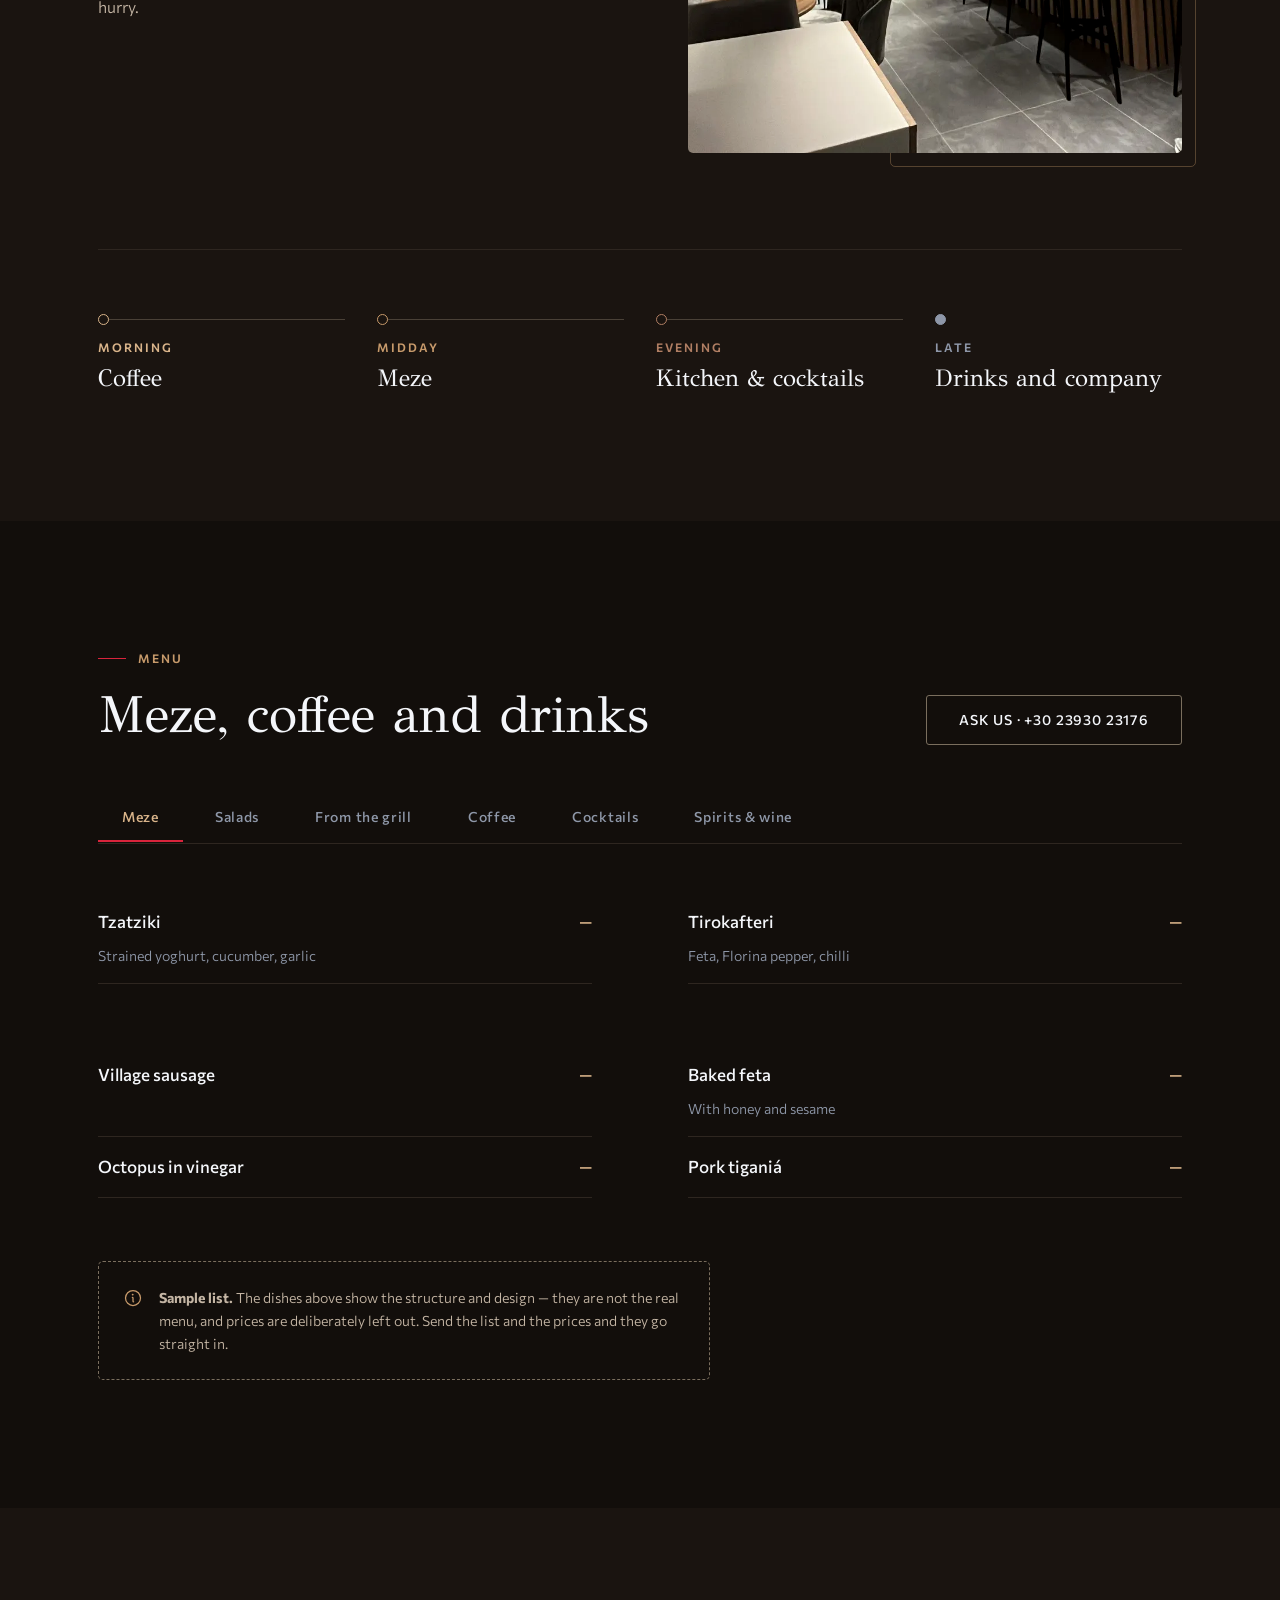
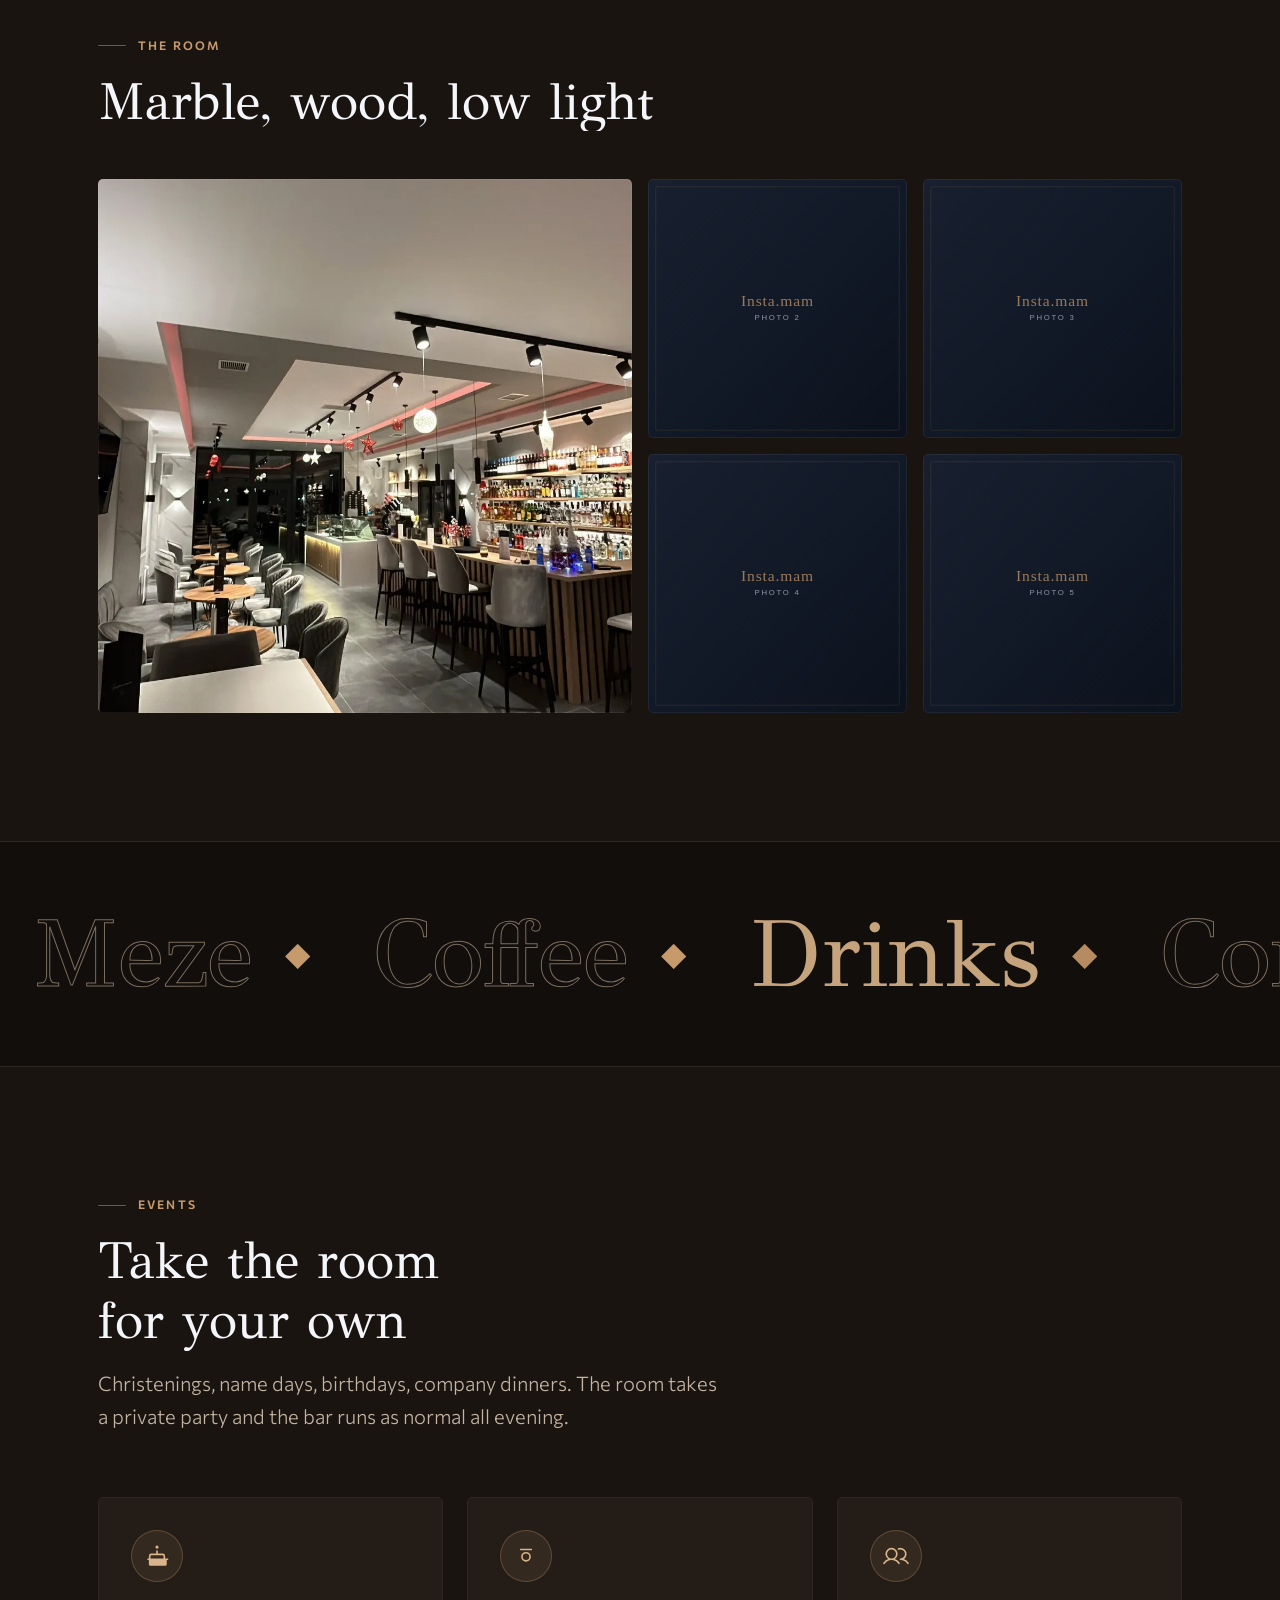
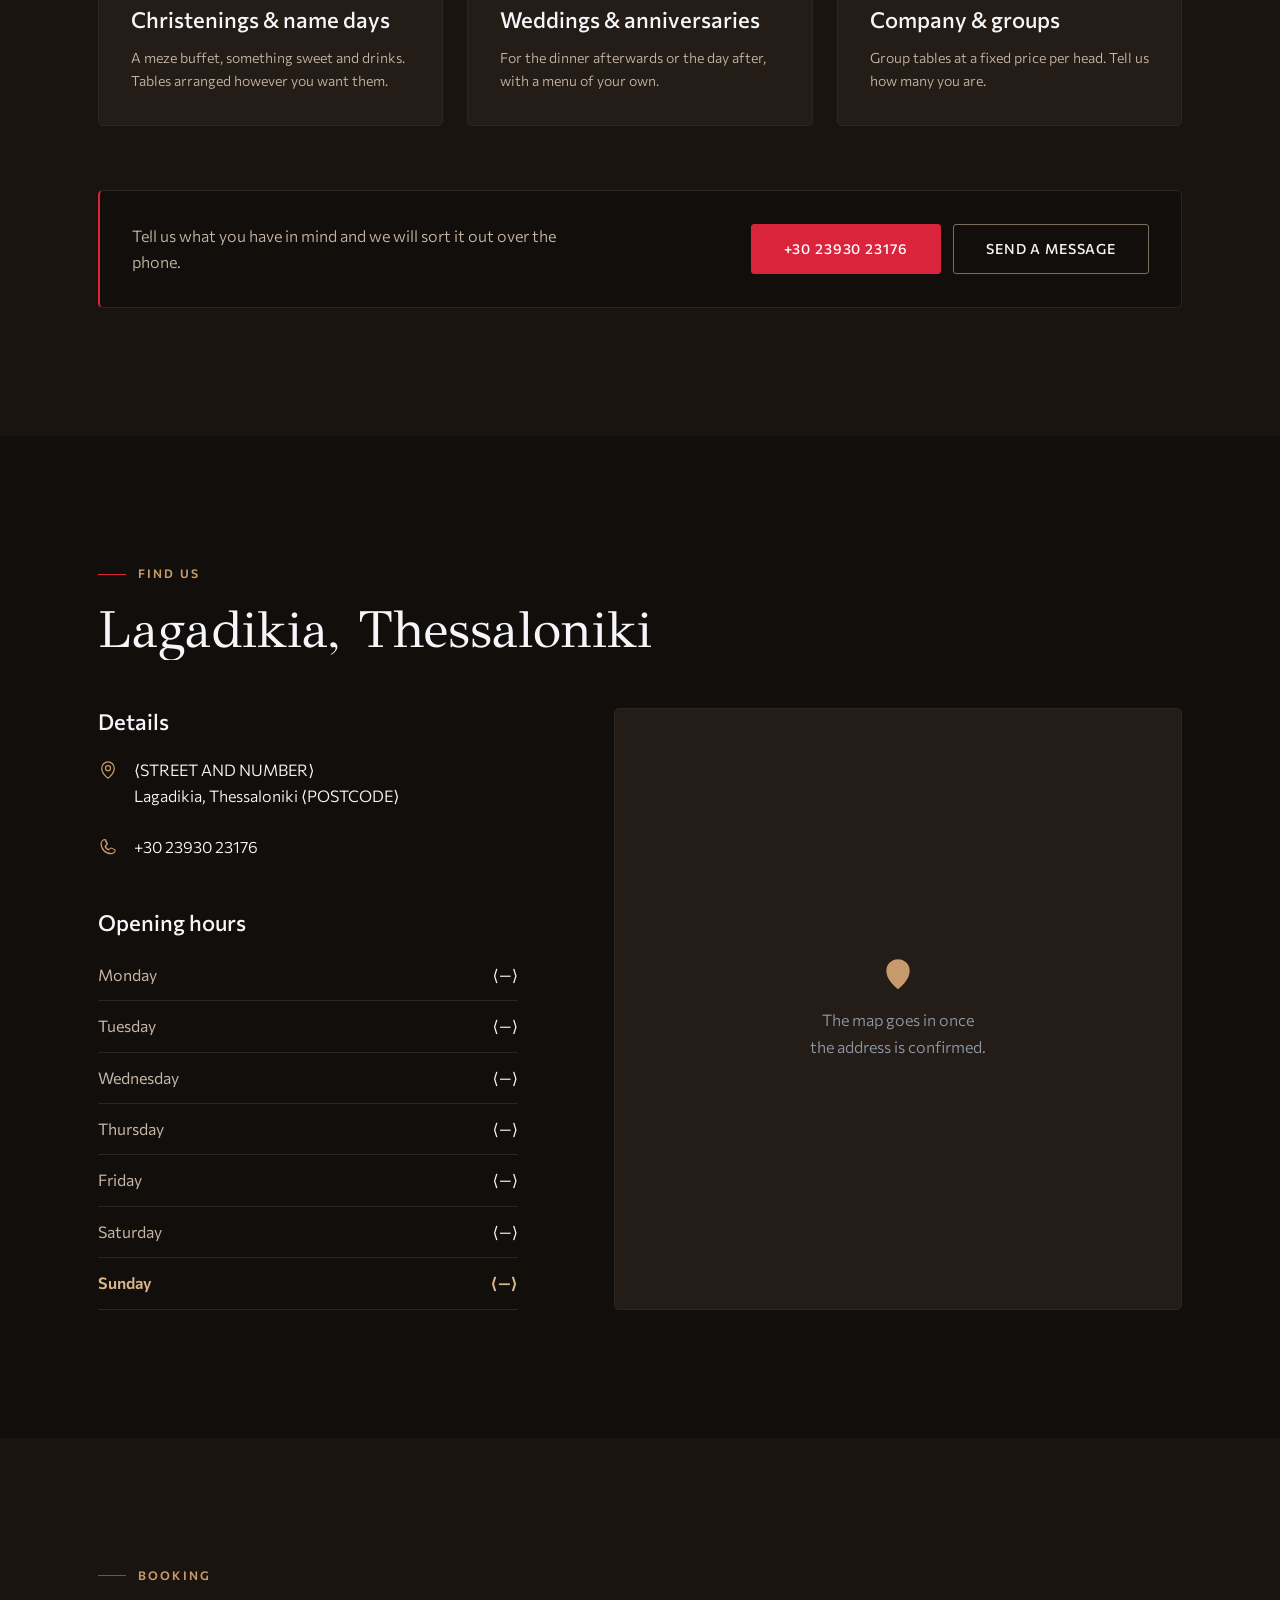
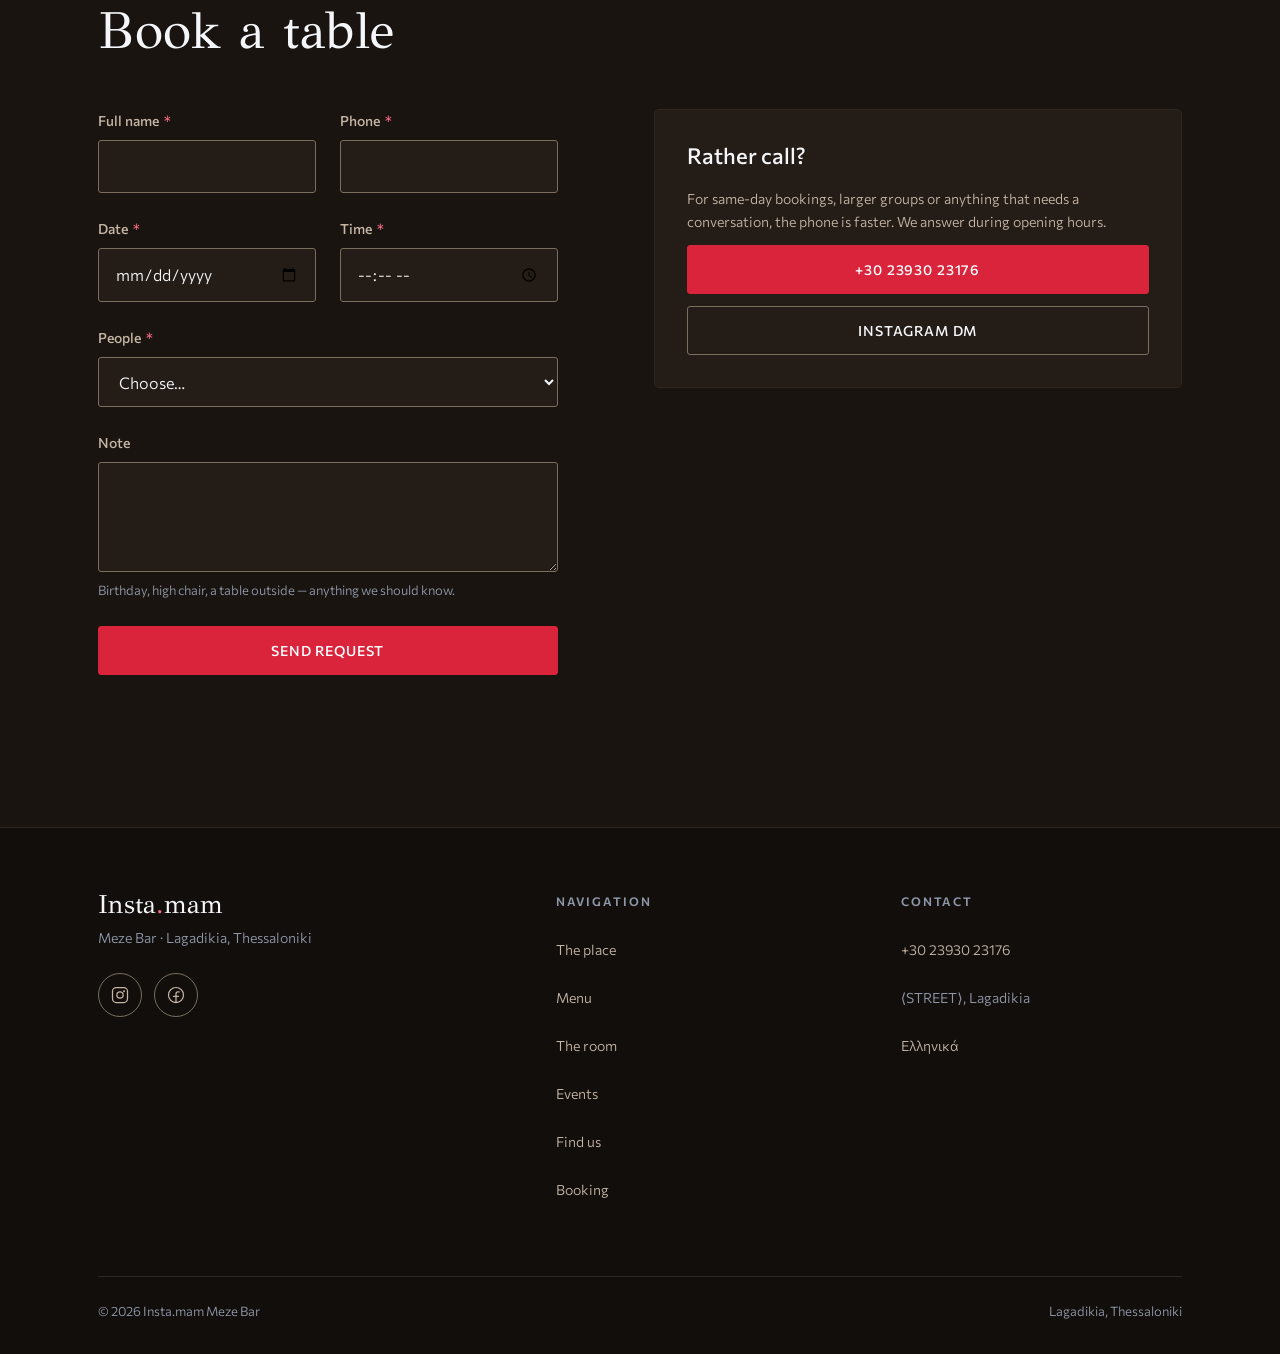
==== commit c90929a1: "Fix story section: dead CSS class, placeholder image, and a day arc The section felt empty next to t" ====
--- a/site/en/index.html
+++ b/site/en/index.html
@@ -29,7 +29,7 @@
 <link rel="preconnect" href="https://fonts.googleapis.com">
 <link rel="preconnect" href="https://fonts.gstatic.com" crossorigin>
 <link rel="stylesheet" href="https://fonts.googleapis.com/css2?family=Commissioner:wght@200..800&amp;family=GFS+Didot&amp;display=swap">
-<link rel="stylesheet" href="../assets/css/style.css?v=2026082404">
+<link rel="stylesheet" href="../assets/css/style.css?v=2026082406">
 <link rel="icon" href="../assets/img/favicon.svg" type="image/svg+xml">
 <link rel="apple-touch-icon" href="/assets/img/apple-touch-icon.png">
 <link rel="manifest" href="/site.webmanifest">
@@ -169,7 +169,7 @@
 <section class="section" id="steki" aria-labelledby="steki-title">
   <div class="container">
     <div class="story__grid">
-      <div data-reveal>
+      <div class="story__copy" data-reveal>
         <p class="eyebrow">The place</p>
         <h2 id="steki-title" data-words>A meze bar that runs all day</h2>
         <p class="lead">
@@ -187,18 +187,32 @@
           in a hurry.
         </p>
 
-        <dl class="facts">
-          <div><dt>Coffee</dt><dd>From early</dd></div>
-          <div><dt>Kitchen</dt><dd>Meze</dd></div>
-          <div><dt>Bar</dt><dd>Until late</dd></div>
-        </dl>
       </div>
 
       <figure class="story__figure" data-reveal>
-        <img src="../assets/img/story.svg" alt="Inside Insta.mam — the bar and tables"
-             width="900" height="1125" loading="lazy" decoding="async">
+        <img src="../assets/img/interior-1-1000.webp" alt="Inside Insta.mam — the bar and tables"
+             width="1000" height="1250" loading="lazy" decoding="async">
       </figure>
     </div>
+
+    <ol class="dayarc" aria-label="A day at Insta.mam">
+    <li class="dayarc__step">
+    <span class="dayarc__when">Morning</span>
+    <span class="dayarc__what">Coffee</span>
+    </li>
+    <li class="dayarc__step">
+    <span class="dayarc__when">Midday</span>
+    <span class="dayarc__what">Meze</span>
+    </li>
+    <li class="dayarc__step">
+    <span class="dayarc__when">Evening</span>
+    <span class="dayarc__what">Kitchen &amp; cocktails</span>
+    </li>
+    <li class="dayarc__step">
+    <span class="dayarc__when">Late</span>
+    <span class="dayarc__what">Drinks and company</span>
+    </li>
+    </ol>
   </div>
 </section>
 
@@ -521,8 +535,8 @@
   };
   document.getElementById('year').textContent = new Date().getFullYear();
 </script>
-<script src="../assets/js/main.js?v=2026082404" defer></script>
-<script src="../assets/js/atmosphere.js?v=2026082404" defer></script>
+<script src="../assets/js/main.js?v=2026082406" defer></script>
+<script src="../assets/js/atmosphere.js?v=2026082406" defer></script>
 <!-- Mobile action bar — see the Greek page for rationale. -->
 <div class="actionbar" aria-label="Quick actions">
   <a class="actionbar__btn" href="tel:+302393023176">
--- a/site/assets/css/style.css
+++ b/site/assets/css/style.css
@@ -479,13 +479,74 @@
 @media (min-width: 900px) {
   .story__grid { grid-template-columns: 1fr 1fr; gap: var(--s9); }
 }
-.story__copy p + p { margin-top: var(--s4); }
+.story__copy p + p { margin-top: var(--s5); }
 .story__copy .lead { margin-bottom: var(--s5); }
+/* The lead sets the section up; the body that follows is quieter so the
+   eye has somewhere to rest rather than meeting one uniform block. */
+.story__copy p:not(.lead) { color: var(--muted); }
 
 .story__figure { position: relative; }
 .story__figure img {
-  width: 100%; aspect-ratio: 4 / 5; object-fit: cover;
+  /* Taller and narrower than the source photo, so `cover` crops horizontally
+     and this reads as a tall slice of the bottle shelves rather than a second
+     printing of the hero image. */
+  width: 100%; aspect-ratio: 3 / 4.4; object-fit: cover;
+  object-position: 76% center;
   border-radius: var(--radius-card);
+  filter: contrast(1.05) saturate(0.94);
+}
+
+/* ==========================================================================
+   DAY ARC — the whole premise of the place in one line:
+   coffee in the morning, drinks at two in the morning. The rail is the same
+   warm→cool journey the page background makes as you scroll.
+   ========================================================================== */
+/* Full section width, not tucked into the text column — this line is the
+   premise of the business, so it gets to be a feature rather than a footnote. */
+.dayarc {
+  list-style: none; padding: var(--s8) 0 0; margin: var(--s9) 0 0;
+  border-top: 1px solid var(--line);
+  display: grid; grid-template-columns: repeat(2, 1fr);
+  gap: var(--s7) var(--s5);
+  position: relative;
+}
+@media (min-width: 700px) { .dayarc { grid-template-columns: repeat(4, 1fr); gap: var(--s6); } }
+
+.dayarc__step { position: relative; padding-top: var(--s5); }
+/* the rail */
+.dayarc__step::before {
+  content: ''; position: absolute; top: 5px; left: 0; right: 0; height: 1px;
+  background: var(--line-strong); opacity: 0.5;
+}
+.dayarc__step:first-child::before { left: 5px; }
+.dayarc__step:last-child::before  { right: calc(100% - 6px); }
+@media (max-width: 699px) {
+  .dayarc__step:nth-child(2)::before { right: calc(100% - 6px); }
+  .dayarc__step:nth-child(3)::before { left: 5px; }
+}
+/* the marker — warms to cool across the four steps */
+.dayarc__step::after {
+  content: ''; position: absolute; top: 0; left: 0;
+  width: 11px; height: 11px; border-radius: 50%;
+  background: var(--bg); border: 1px solid currentColor;
+}
+.dayarc__step:nth-child(1) { color: #D9B48A; }
+.dayarc__step:nth-child(2) { color: #C79A6B; }
+.dayarc__step:nth-child(3) { color: #B07E63; }
+.dayarc__step:nth-child(4) { color: #8E97A8; }
+.dayarc__step:nth-child(4)::after { background: currentColor; }
+
+.dayarc__when {
+  display: block;
+  font-size: var(--fs-eyebrow); letter-spacing: 0.16em; text-transform: uppercase;
+  font-weight: 600; color: currentColor;
+  margin-bottom: var(--s2);
+}
+.dayarc__what {
+  display: block;
+  font-family: var(--font-display);
+  font-size: clamp(1.25rem, 2.1vw, 1.5rem);
+  line-height: 1.15; color: var(--text);
 }
 .story__figure::after {
   content: ''; position: absolute; inset: auto -14px -14px auto;
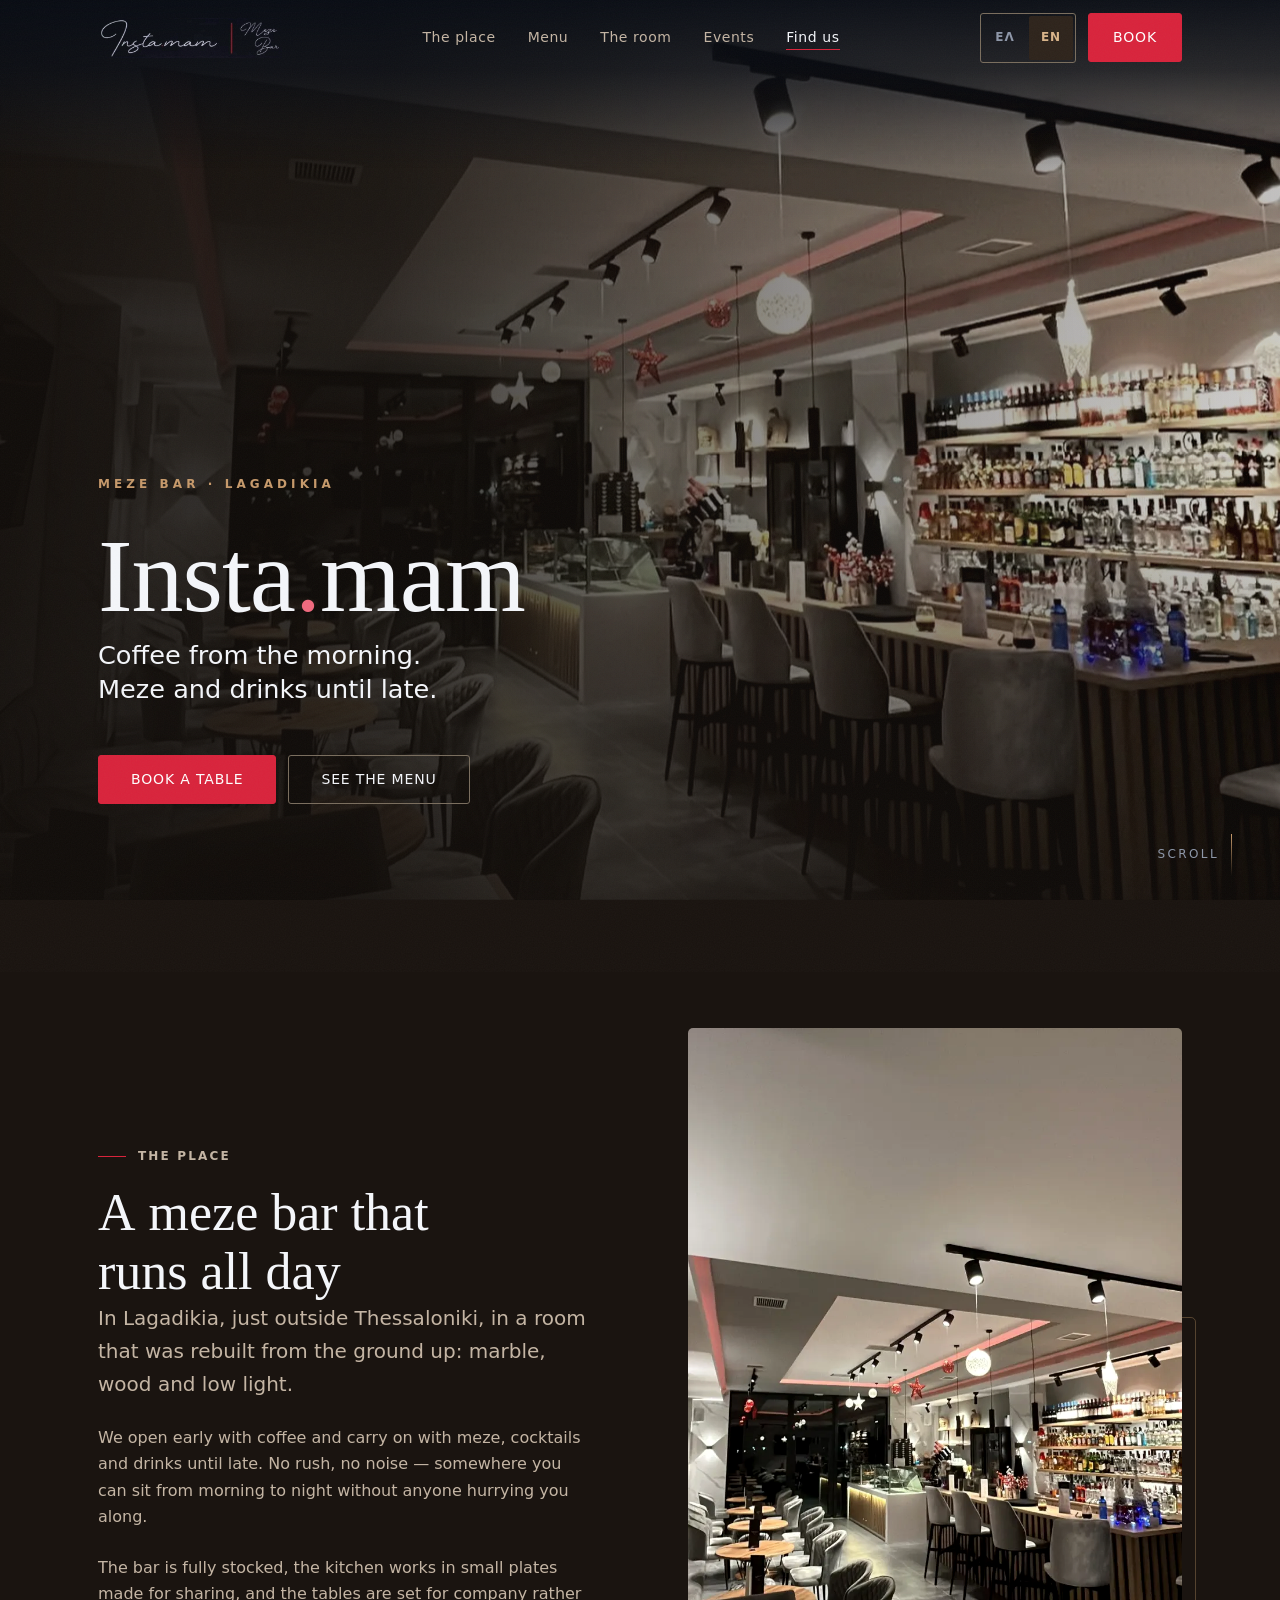
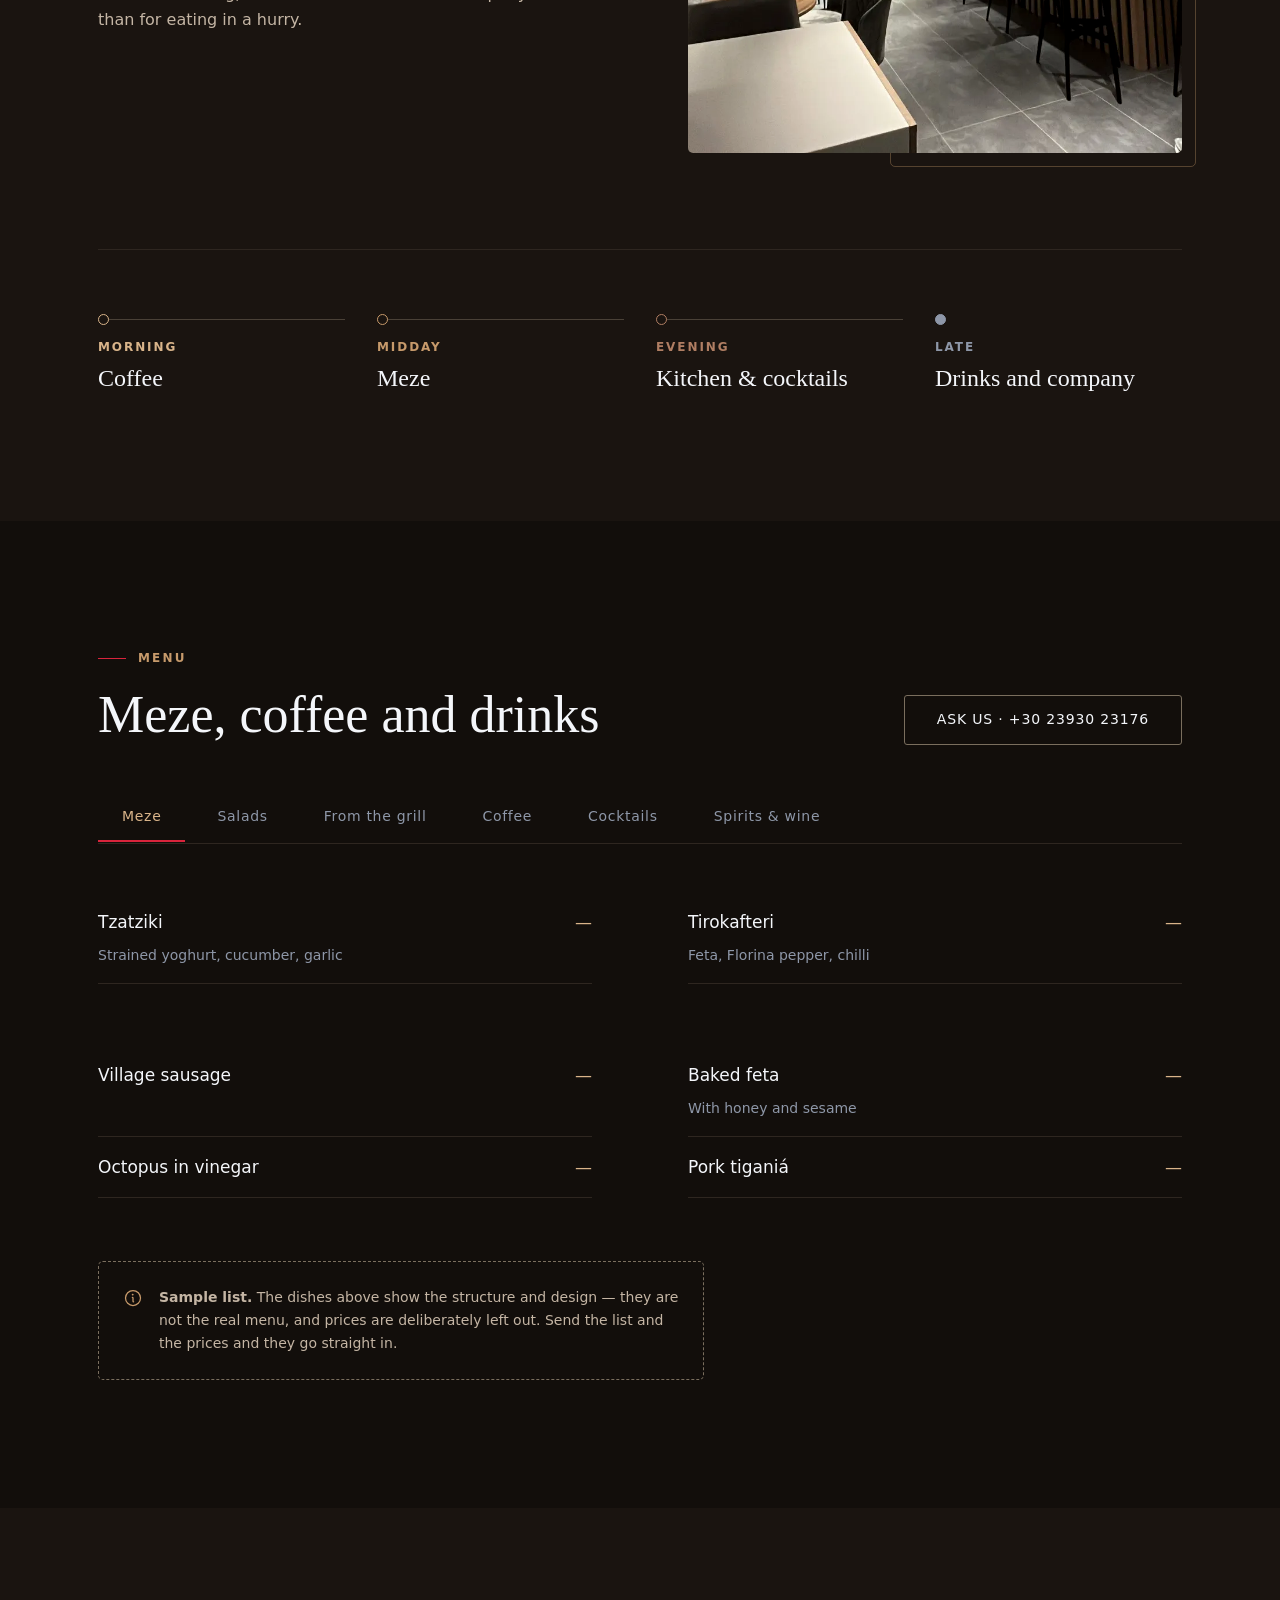
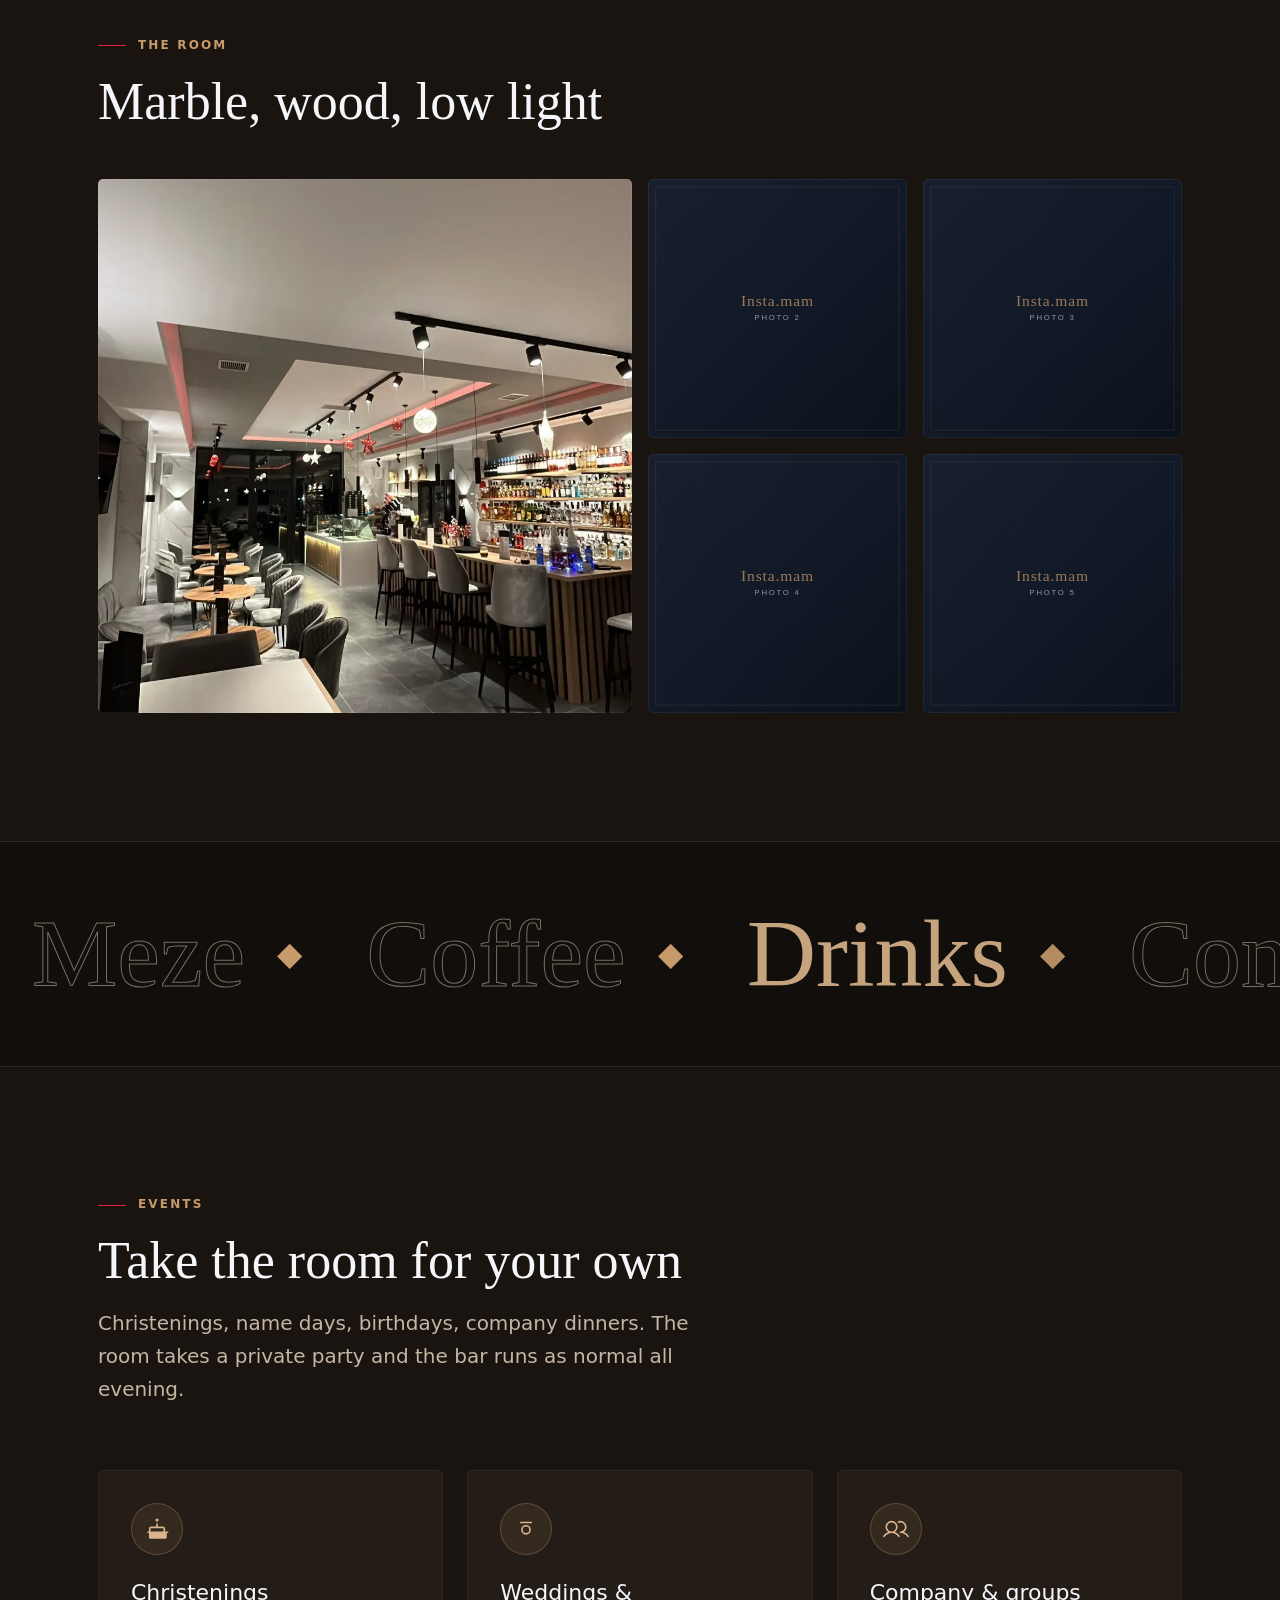
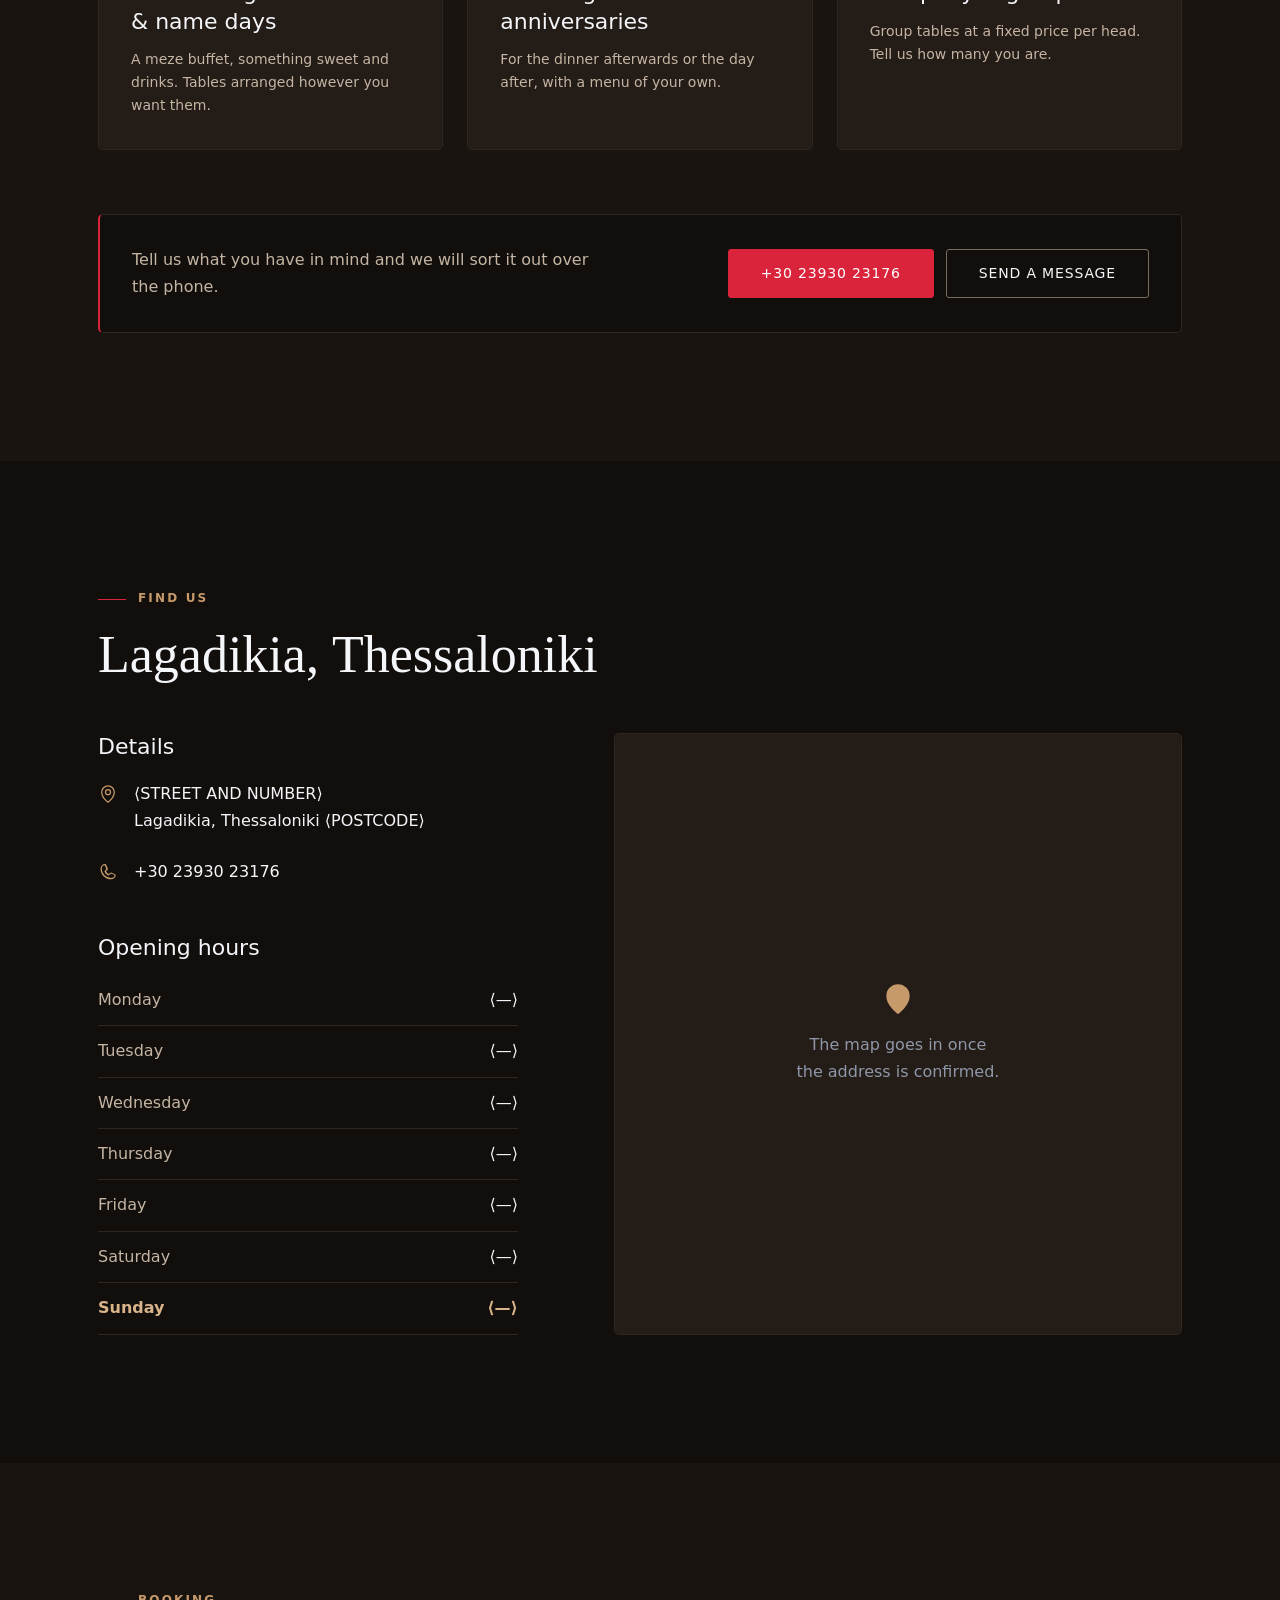
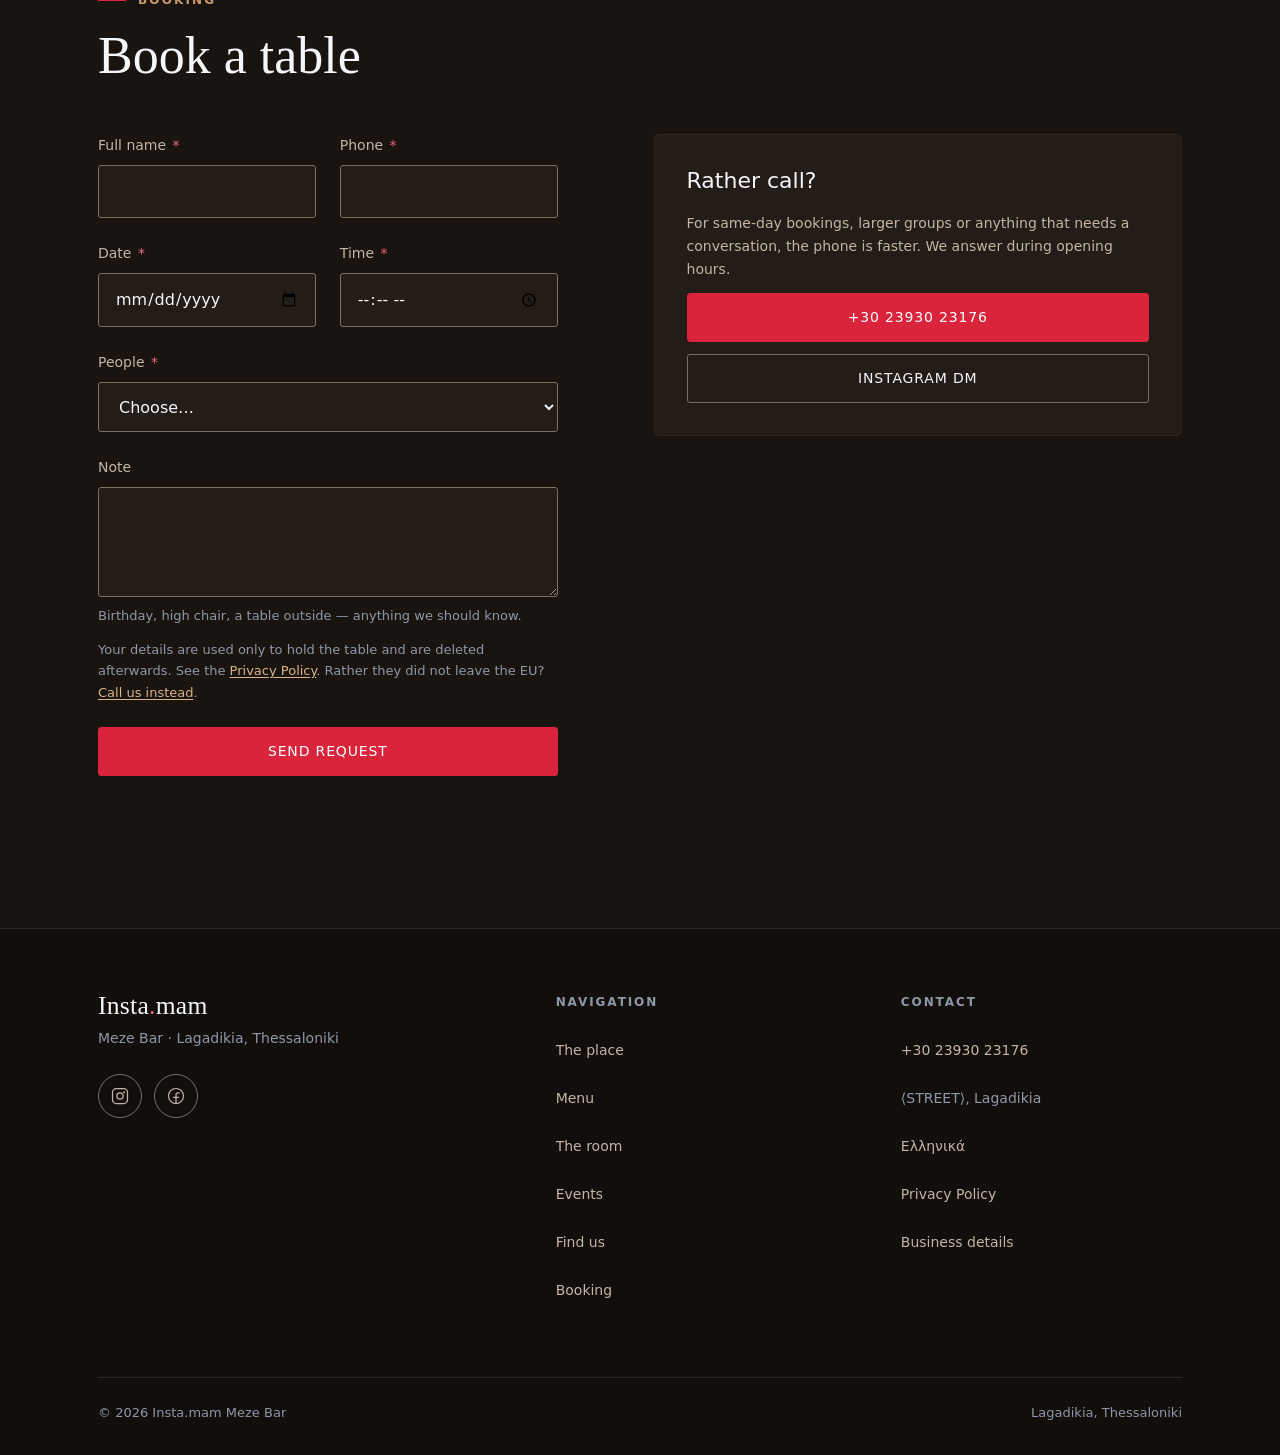
==== commit 2e1054f6: "Security headers, self-hosted fonts, and GDPR legal pages Audited the actual deployment rather than " ====
--- a/site/en/index.html
+++ b/site/en/index.html
@@ -26,10 +26,10 @@
 <meta name="twitter:image:alt" content="Inside Insta.mam Meze Bar in Lagadikia">
 <meta name="theme-color" content="#0F1623">
 
-<link rel="preconnect" href="https://fonts.googleapis.com">
-<link rel="preconnect" href="https://fonts.gstatic.com" crossorigin>
-<link rel="stylesheet" href="https://fonts.googleapis.com/css2?family=Commissioner:wght@200..800&amp;family=GFS+Didot&amp;display=swap">
-<link rel="stylesheet" href="../assets/css/style.css?v=2026082406">
+<link rel="preload" href="/assets/fonts/commissioner-greek.woff2" as="font" type="font/woff2" crossorigin>
+<link rel="preload" href="/assets/fonts/gfs-didot-greek.woff2" as="font" type="font/woff2" crossorigin>
+<link rel="stylesheet" href="/assets/fonts/fonts.css?v=1">
+<link rel="stylesheet" href="../assets/css/style.css?v=2026082413">
 <link rel="icon" href="../assets/img/favicon.svg" type="image/svg+xml">
 <link rel="apple-touch-icon" href="/assets/img/apple-touch-icon.png">
 <link rel="manifest" href="/site.webmanifest">
@@ -100,8 +100,7 @@
 <header class="header">
   <div class="container header__inner">
     <a class="brand" href="/en/" aria-label="Insta.mam Meze Bar — home">
-      <img class="brand__mark" src="../assets/img/logo.png" alt="Insta.mam Meze Bar"
-           onerror="this.style.display='none';this.nextElementSibling.hidden=false">
+      <img class="brand__mark" src="../assets/img/logo.png" alt="Insta.mam Meze Bar">
       <span class="brand__text" hidden><b>Insta<i>.</i>mam</b></span>
     </a>
 
@@ -245,7 +244,7 @@
 <!-- ====================== GALLERY ====================== -->
 <section class="section" id="choros" aria-labelledby="choros-title">
   <div class="container">
-    <div data-reveal style="margin-bottom: var(--s7)">
+    <div class="section__head" data-reveal>
       <p class="eyebrow">The room</p>
       <h2 id="choros-title" data-words>Marble, wood, low light</h2>
     </div>
@@ -315,7 +314,7 @@
 <!-- ====================== VISIT ====================== -->
 <section class="section section--sunk" id="visit" aria-labelledby="visit-title">
   <div class="container">
-    <div data-reveal style="margin-bottom: var(--s7)">
+    <div class="section__head" data-reveal>
       <p class="eyebrow">Find us</p>
       <h2 id="visit-title" data-words>Lagadikia, Thessaloniki</h2>
     </div>
@@ -365,7 +364,7 @@
 <!-- ====================== RESERVE ====================== -->
 <section class="section" id="reserve" aria-labelledby="reserve-title">
   <div class="container">
-    <div data-reveal style="margin-bottom: var(--s7)">
+    <div class="section__head" data-reveal>
       <p class="eyebrow">Booking</p>
       <h2 id="reserve-title" data-words>Book a table</h2>
     </div>
@@ -436,6 +435,11 @@
           <span class="field__help" id="r-note-help">Birthday, high chair, a table outside — anything we should know.</span>
         </div>
 
+        <p class="form__privacy">
+          Your details are used only to hold the table and are deleted afterwards.
+          See the <a href="/en/privacy/">Privacy Policy</a>.
+          Rather they did not leave the EU? <a href="tel:+302393023176">Call us instead</a>.
+        </p>
         <button class="btn btn--primary" type="submit">Send request</button>
         <p class="form__status" role="status" aria-live="polite"></p>
       </form>
@@ -460,8 +464,8 @@
   <div class="container">
     <div class="footer__grid">
       <div>
-        <p class="brand__text" style="font-size:1.6rem"><b>Insta<i>.</i>mam</b></p>
-        <p style="color:var(--muted-dim);font-size:var(--fs-sm);margin-top:var(--s2)">Meze Bar · Lagadikia, Thessaloniki</p>
+        <p class="brand__text brand__text--footer"><b>Insta<i>.</i>mam</b></p>
+        <p class="footer__tag">Meze Bar · Lagadikia, Thessaloniki</p>
         <div class="socials">
           <a href="https://www.instagram.com/instamam_mezebar" target="_blank" rel="noopener" aria-label="Instagram">
             <svg width="20" height="20" viewBox="0 0 256 256" fill="currentColor" aria-hidden="true"><path d="M128 80a48 48 0 1 0 48 48 48.05 48.05 0 0 0-48-48Zm0 80a32 32 0 1 1 32-32 32 32 0 0 1-32 32Zm48-136H80a56.06 56.06 0 0 0-56 56v96a56.06 56.06 0 0 0 56 56h96a56.06 56.06 0 0 0 56-56V80a56.06 56.06 0 0 0-56-56Zm40 152a40 40 0 0 1-40 40H80a40 40 0 0 1-40-40V80a40 40 0 0 1 40-40h96a40 40 0 0 1 40 40Zm-24-96a12 12 0 1 1-12-12 12 12 0 0 1 12 12Z"/></svg>
@@ -488,8 +492,10 @@
         <h4>Contact</h4>
         <ul>
           <li><a href="tel:+302393023176">+30 23930 23176</a></li>
-          <li><span style="color:var(--muted-dim);font-size:var(--fs-sm)">⟨STREET⟩, Lagadikia</span></li>
+          <li><span class="footer__muted">⟨STREET⟩, Lagadikia</span></li>
           <li><a href="/" hreflang="el">Ελληνικά</a></li>
+          <li><a href="/en/privacy/">Privacy Policy</a></li>
+          <li><a href="/en/terms/">Business details</a></li>
         </ul>
       </div>
     </div>
@@ -518,25 +524,8 @@
   </div>
 </dialog>
 
-<script>
-  window.INSTAMAM_I18N = {
-    required: 'This field is required',
-    invalid:  'Please check this field',
-    sending:  'Sending…',
-    success:  'Request sent. We will contact you to confirm.',
-    failure:  'Could not send. Please call us on +30 23930 23176.',
-    noEndpoint: 'The form is not connected yet. Please call +30 23930 23176.',
-    menuFail: 'The menu did not load. Please call +30 23930 23176.',
-    menuCats: 'Menu categories',
-    openNow: 'Open now',
-    closedNow: 'Closed',
-    until: 'until',
-    opensAt: 'opens'
-  };
-  document.getElementById('year').textContent = new Date().getFullYear();
-</script>
-<script src="../assets/js/main.js?v=2026082406" defer></script>
-<script src="../assets/js/atmosphere.js?v=2026082406" defer></script>
+<script src="../assets/js/main.js?v=2026082413" defer></script>
+<script src="../assets/js/atmosphere.js?v=2026082413" defer></script>
 <!-- Mobile action bar — see the Greek page for rationale. -->
 <div class="actionbar" aria-label="Quick actions">
   <a class="actionbar__btn" href="tel:+302393023176">
--- a/site/assets/css/style.css
+++ b/site/assets/css/style.css
@@ -74,6 +74,10 @@
 
 @media (min-width: 768px) { :root { --gutter: 32px; --header-h: 76px; } }
 @media (min-width: 1024px){ :root { --gutter: 48px; } }
+
+/* Small-phone overrides live at the END of this file — see "SMALL PHONES".
+   A media query adds no specificity, so placing them here would lose to the
+   component rules defined further down. */
 
 /* ==========================================================================
    RESET
@@ -1248,3 +1252,112 @@
   clip: rect(0 0 0 0); clip-path: inset(50%); white-space: nowrap;
 }
 .no-scroll { overflow: hidden; }
+
+/* ==========================================================================
+   SMALL PHONES (320–380px: iPhone SE, older Android)
+   Must be last in the file. A media query carries no extra specificity, so
+   these have to come AFTER the component rules they override.
+
+   At 320px the header row measured 363px against a 320px viewport. Because
+   body has overflow-x:hidden it was clipped rather than scrolled, and the
+   menu button lost 23 of its 44px off the right edge — half the navigation
+   control was unreachable on the smallest common phone.
+   ========================================================================== */
+@media (max-width: 380px) {
+  .brand__mark    { height: 26px; }
+  .header__inner  { gap: var(--s2); }
+  .header__actions{ gap: var(--s2); }
+  .lang a         { min-width: 40px; }   /* height stays 44px for touch */
+  .hero__cta .btn { width: 100%; }       /* stacked CTAs read as one column */
+}
+
+/* ==========================================================================
+   SHORT VIEWPORTS (landscape phone)
+   At 844×390 the hero measured 512px tall — 160px of that was padding, so
+   the CTAs fell below the fold on a screen only 390px high. Tighten the
+   vertical rhythm when height is scarce but width is not.
+   ========================================================================== */
+@media (max-height: 500px) and (orientation: landscape) {
+  .hero__inner   { padding-block: var(--s6) var(--s5); }
+  .hero__wordmark{ font-size: clamp(2rem, 6.5vw, 3.25rem); }
+  .hero__tag     { margin-bottom: var(--s5); font-size: 1.0625rem; }
+  .hero__sub     { margin-bottom: var(--s4); }
+  .hero__status  { margin-bottom: var(--s4); }
+  .hero__scroll  { display: none; }   /* no room, and nothing to point at */
+  .section       { padding-block: var(--s8); }
+}
+
+/* ==========================================================================
+   UTILITIES replacing former inline style attributes.
+   Every style="" in the markup forced `style-src 'unsafe-inline'` in the CSP.
+   Six of them across two pages; moving them here let the policy become
+   `style-src 'self'` with no exception.
+   ========================================================================== */
+.section__head          { margin-bottom: var(--s7); }
+.brand__text--footer    { font-size: 1.6rem; }
+.footer__tag            { color: var(--muted-dim); font-size: var(--fs-sm); margin-top: var(--s2); }
+.footer__muted          { color: var(--muted-dim); font-size: var(--fs-sm); }
+
+/* ==========================================================================
+   LEGAL PAGES (privacy policy, business details)
+   Long-form reading, so the measure is tight and the rhythm is generous.
+   ========================================================================== */
+.legal { padding-top: calc(var(--header-h) + var(--s8)); }
+.legal__wrap { max-width: 78ch; }
+.legal h1 { margin-bottom: var(--s4); }
+.legal h2 {
+  font-size: clamp(1.25rem, 2.4vw, 1.6rem);
+  margin-top: var(--s8); margin-bottom: var(--s4);
+  padding-top: var(--s5); border-top: 1px solid var(--line);
+}
+.legal h3 { margin-top: var(--s6); margin-bottom: var(--s3); color: var(--oak-hi); }
+.legal p { margin-bottom: var(--s4); color: var(--muted); }
+.legal .lead { color: var(--muted); }
+.legal ul { margin: 0 0 var(--s5) var(--s5); color: var(--muted); }
+.legal li { margin-bottom: var(--s2); }
+.legal strong { color: var(--text); font-weight: 600; }
+.legal a { color: var(--oak-hi); text-decoration: underline; text-underline-offset: 3px; }
+.legal a:hover { color: var(--text); }
+
+.legal__meta { font-size: var(--fs-sm); color: var(--muted-dim); margin-bottom: var(--s7); }
+
+.legal__notice,
+.legal__highlight {
+  border: 1px solid var(--line-strong); border-left-width: 2px;
+  border-radius: var(--radius); padding: var(--s4) var(--s5);
+  margin-bottom: var(--s6); color: var(--muted); font-size: var(--fs-sm);
+}
+.legal__notice   { border-left-color: var(--red); background: rgba(217,36,60,0.06); }
+.legal__highlight{ border-left-color: var(--oak); background: rgba(199,154,107,0.07); }
+
+.legal__table {
+  width: 100%; border-collapse: collapse; margin-bottom: var(--s6);
+  font-size: var(--fs-sm);
+}
+.legal__table th, .legal__table td {
+  text-align: left; vertical-align: top;
+  padding: var(--s3) var(--s4) var(--s3) 0;
+  border-bottom: 1px solid var(--line);
+}
+.legal__table thead th { color: var(--oak); font-weight: 600; letter-spacing: 0.04em; }
+.legal__table tbody th { color: var(--text); font-weight: 500; width: 38%; }
+.legal__table td { color: var(--muted); }
+
+.legal__disclaimer {
+  margin-top: var(--s8); padding-top: var(--s5);
+  border-top: 1px solid var(--line);
+  font-size: 0.8125rem; color: var(--muted-dim); font-style: italic;
+}
+
+/* Wide tables must scroll inside themselves rather than push the page. */
+@media (max-width: 560px) {
+  .legal__table { display: block; overflow-x: auto; }
+  .legal__table tbody th { width: auto; }
+}
+
+/* Privacy line under the booking form */
+.form__privacy {
+  font-size: 0.8125rem; color: var(--muted-dim);
+  margin-top: calc(var(--s3) * -1);
+}
+.form__privacy a { color: var(--oak-hi); text-decoration: underline; text-underline-offset: 2px; }
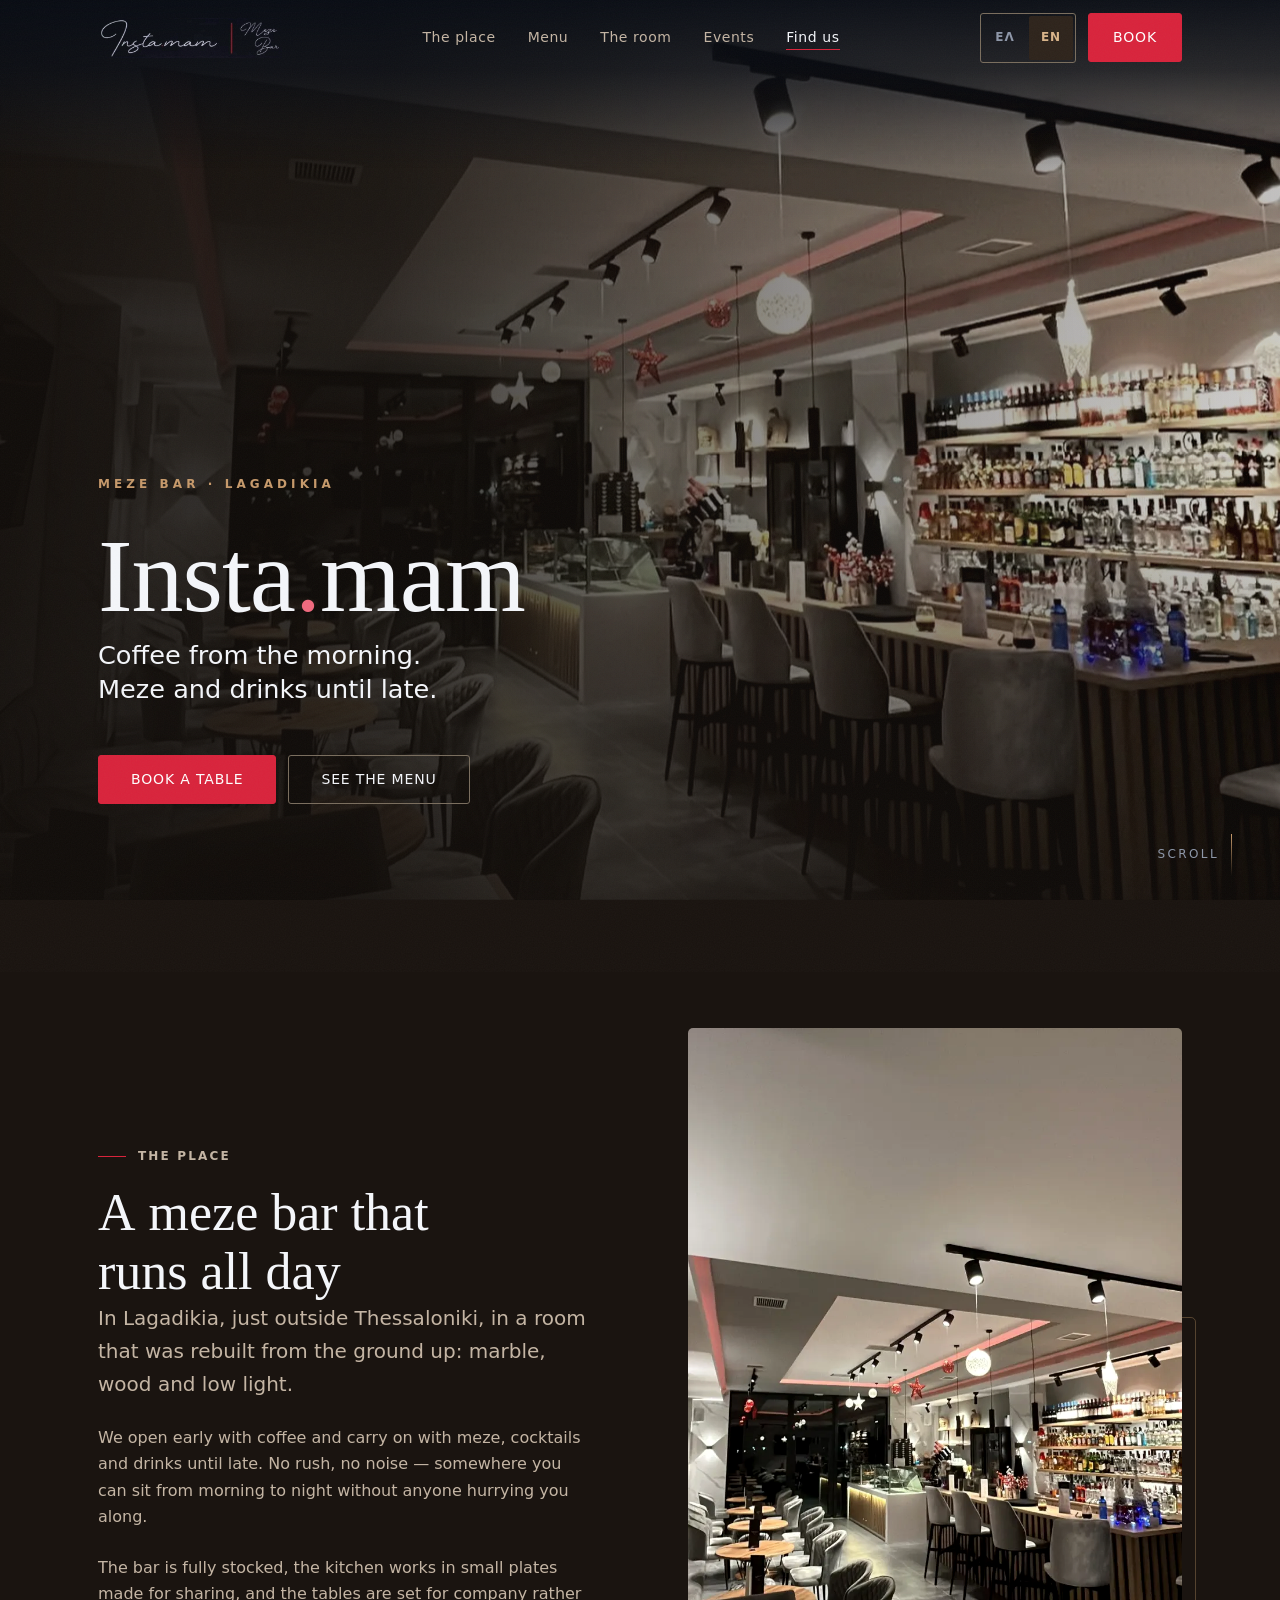
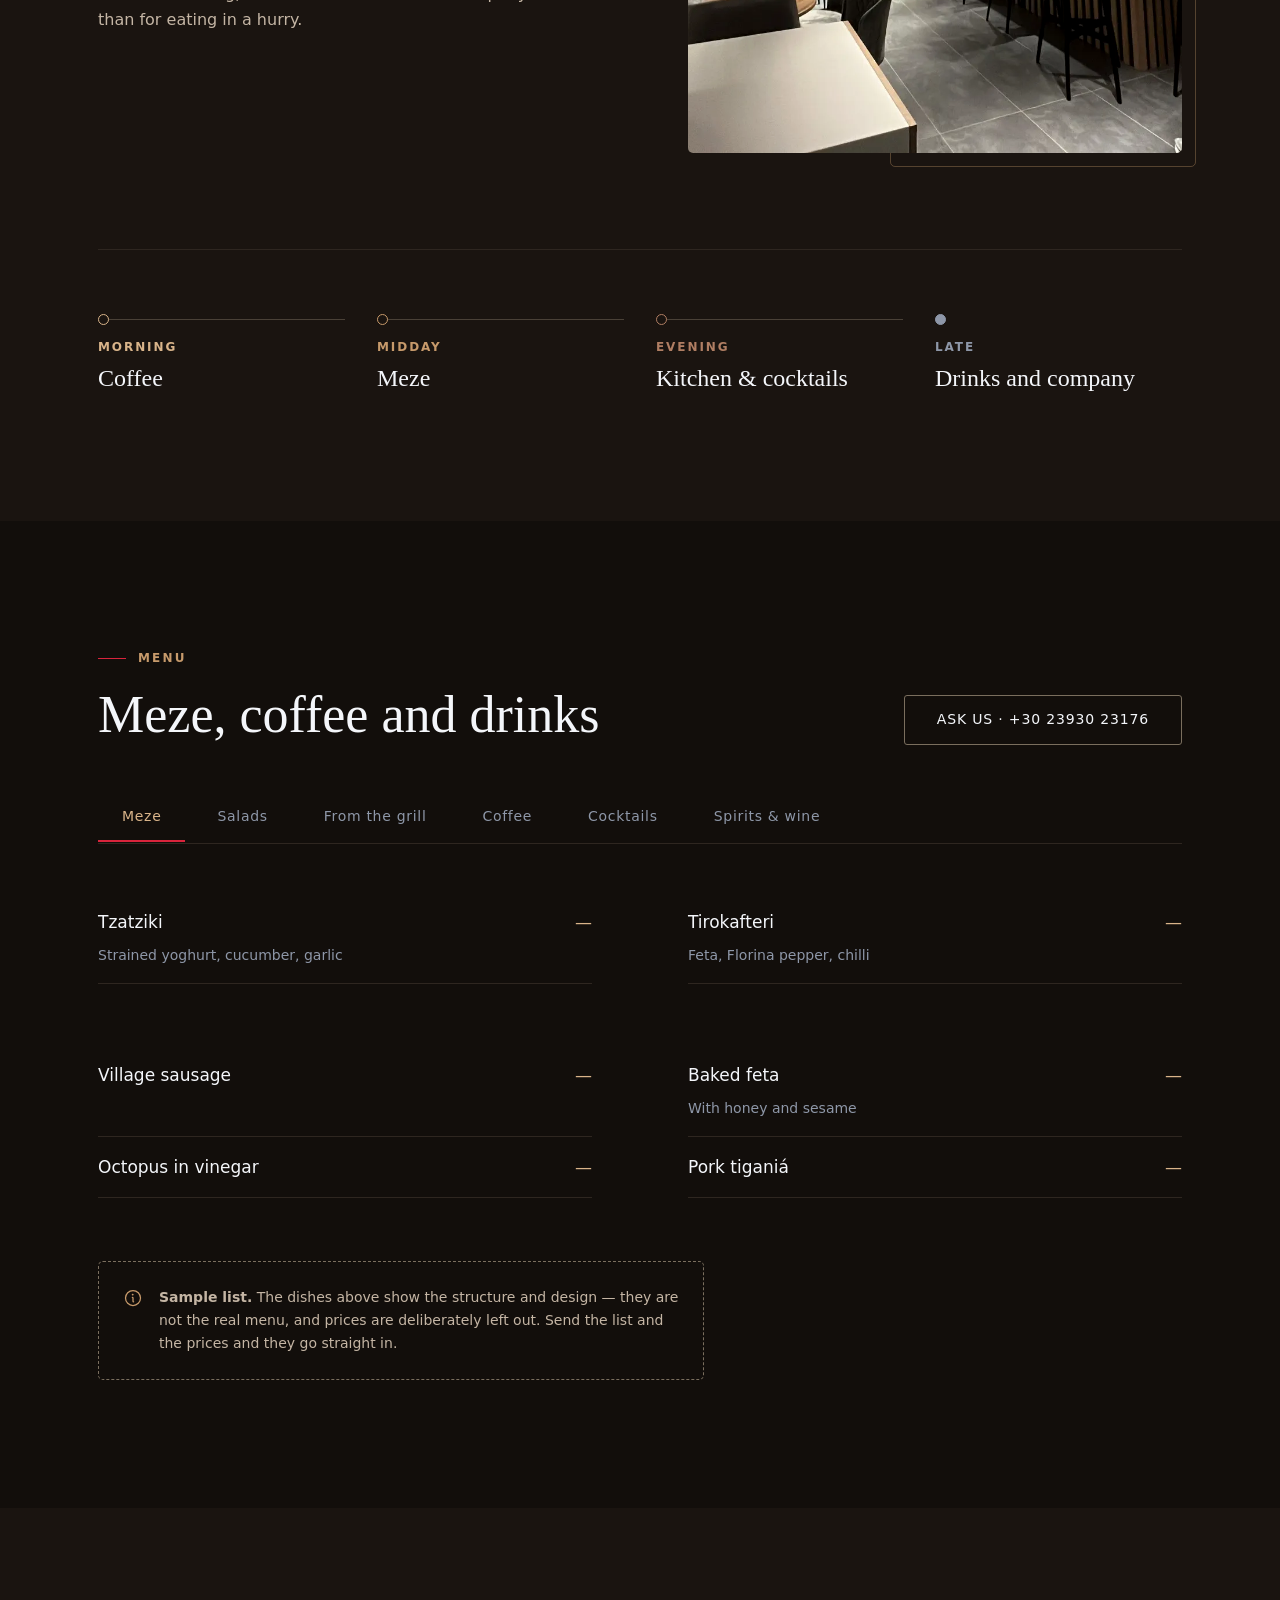
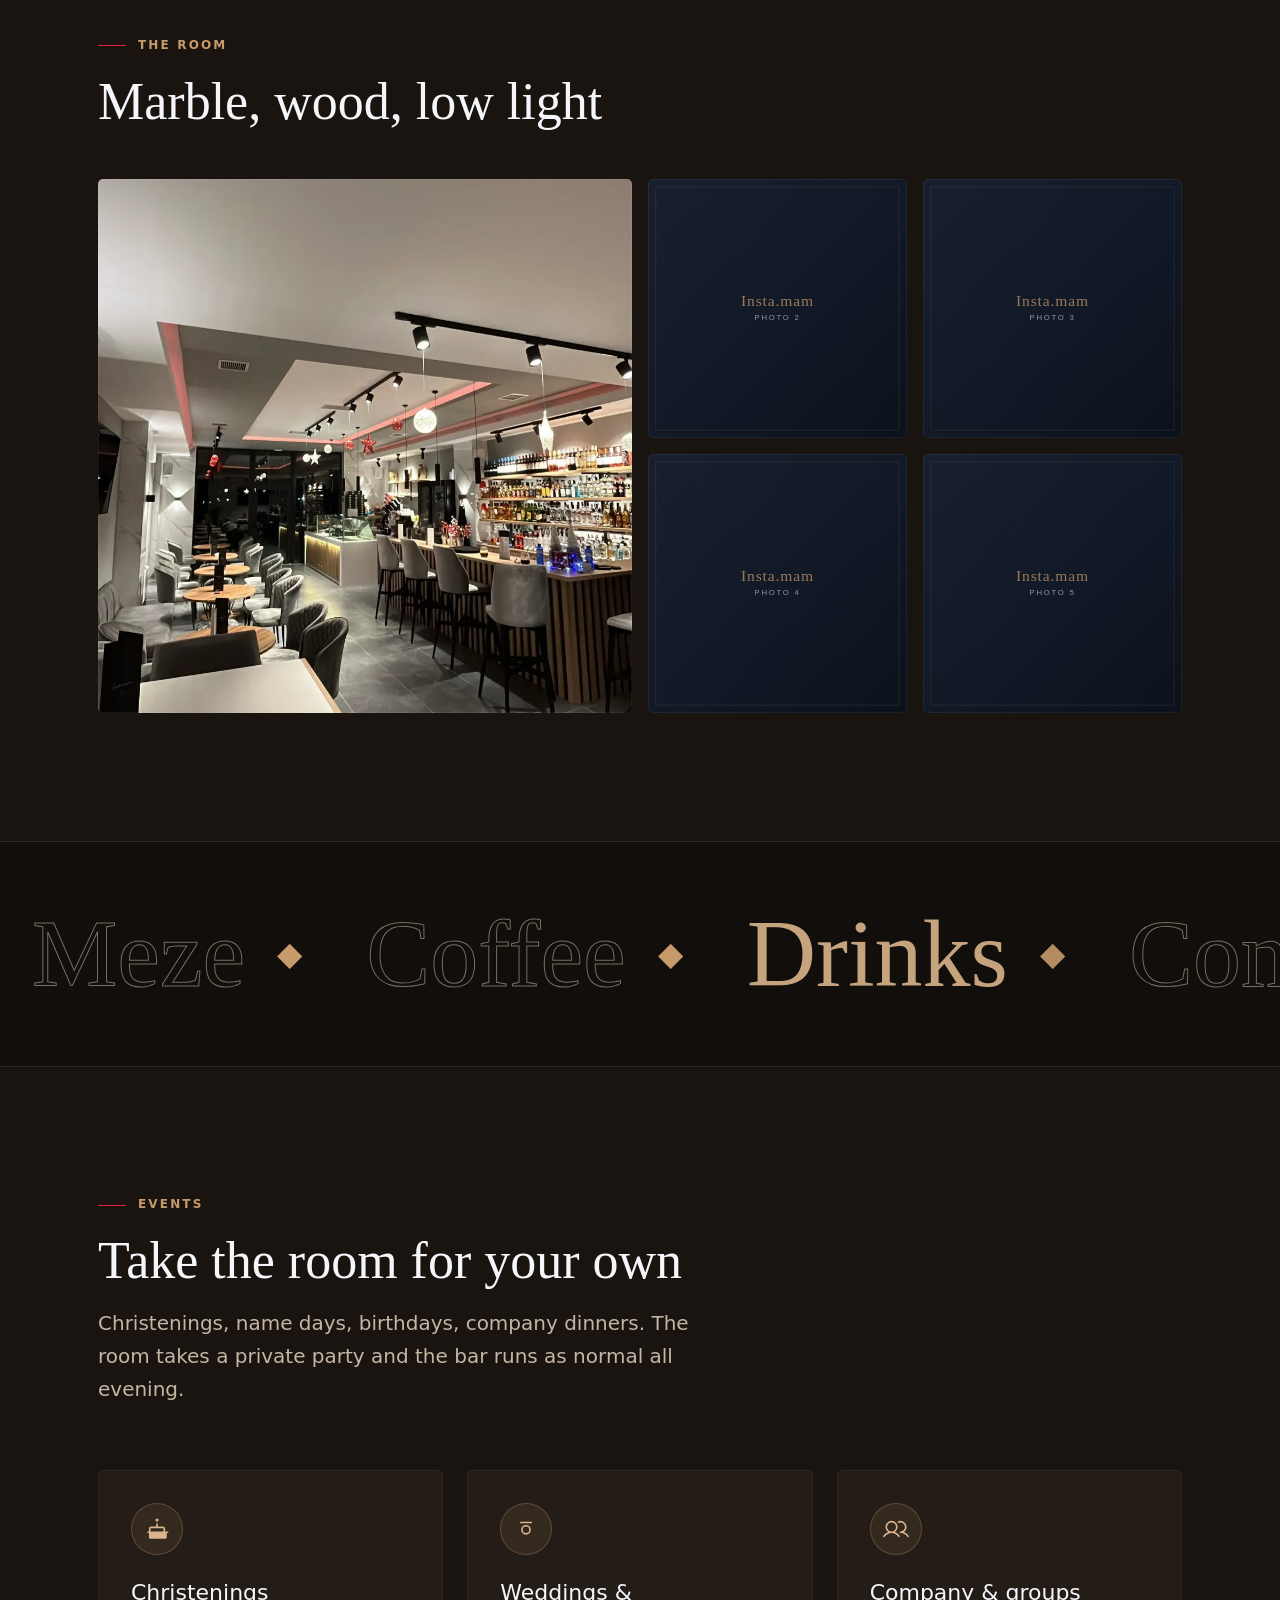
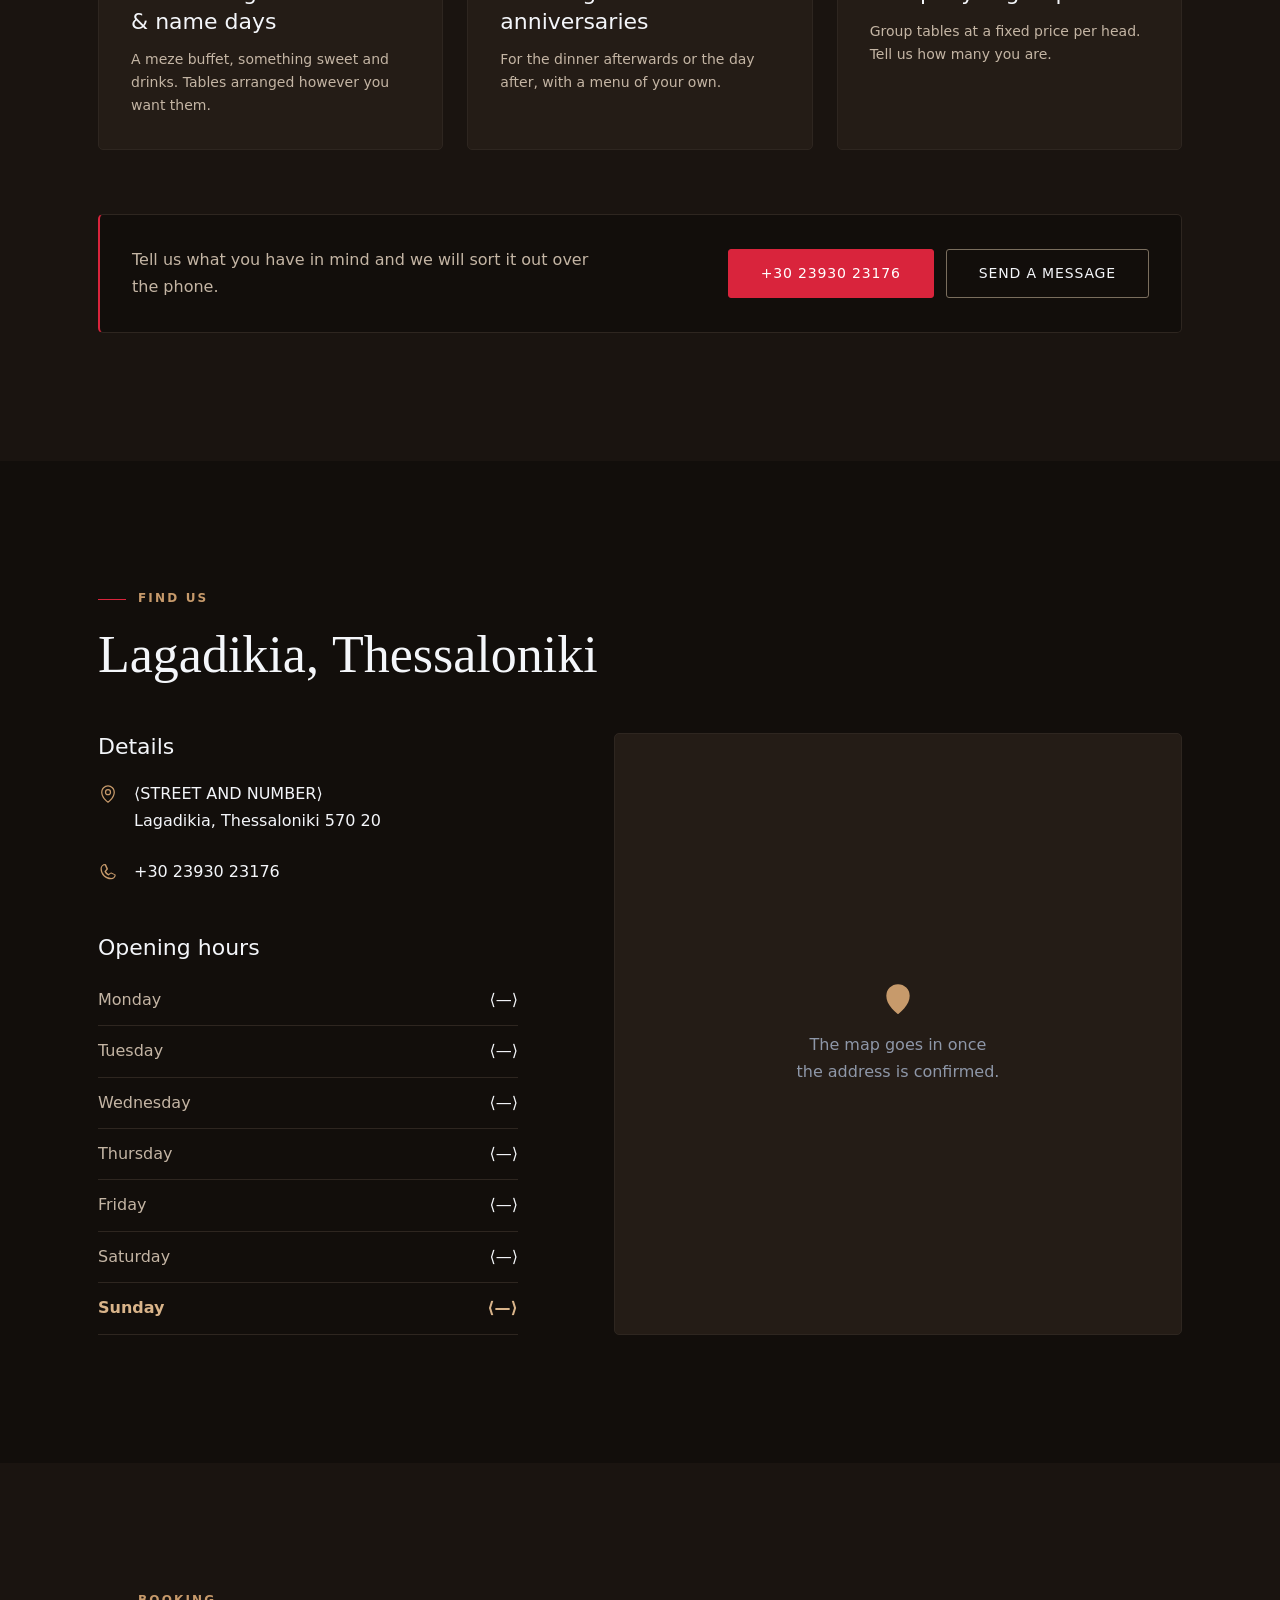
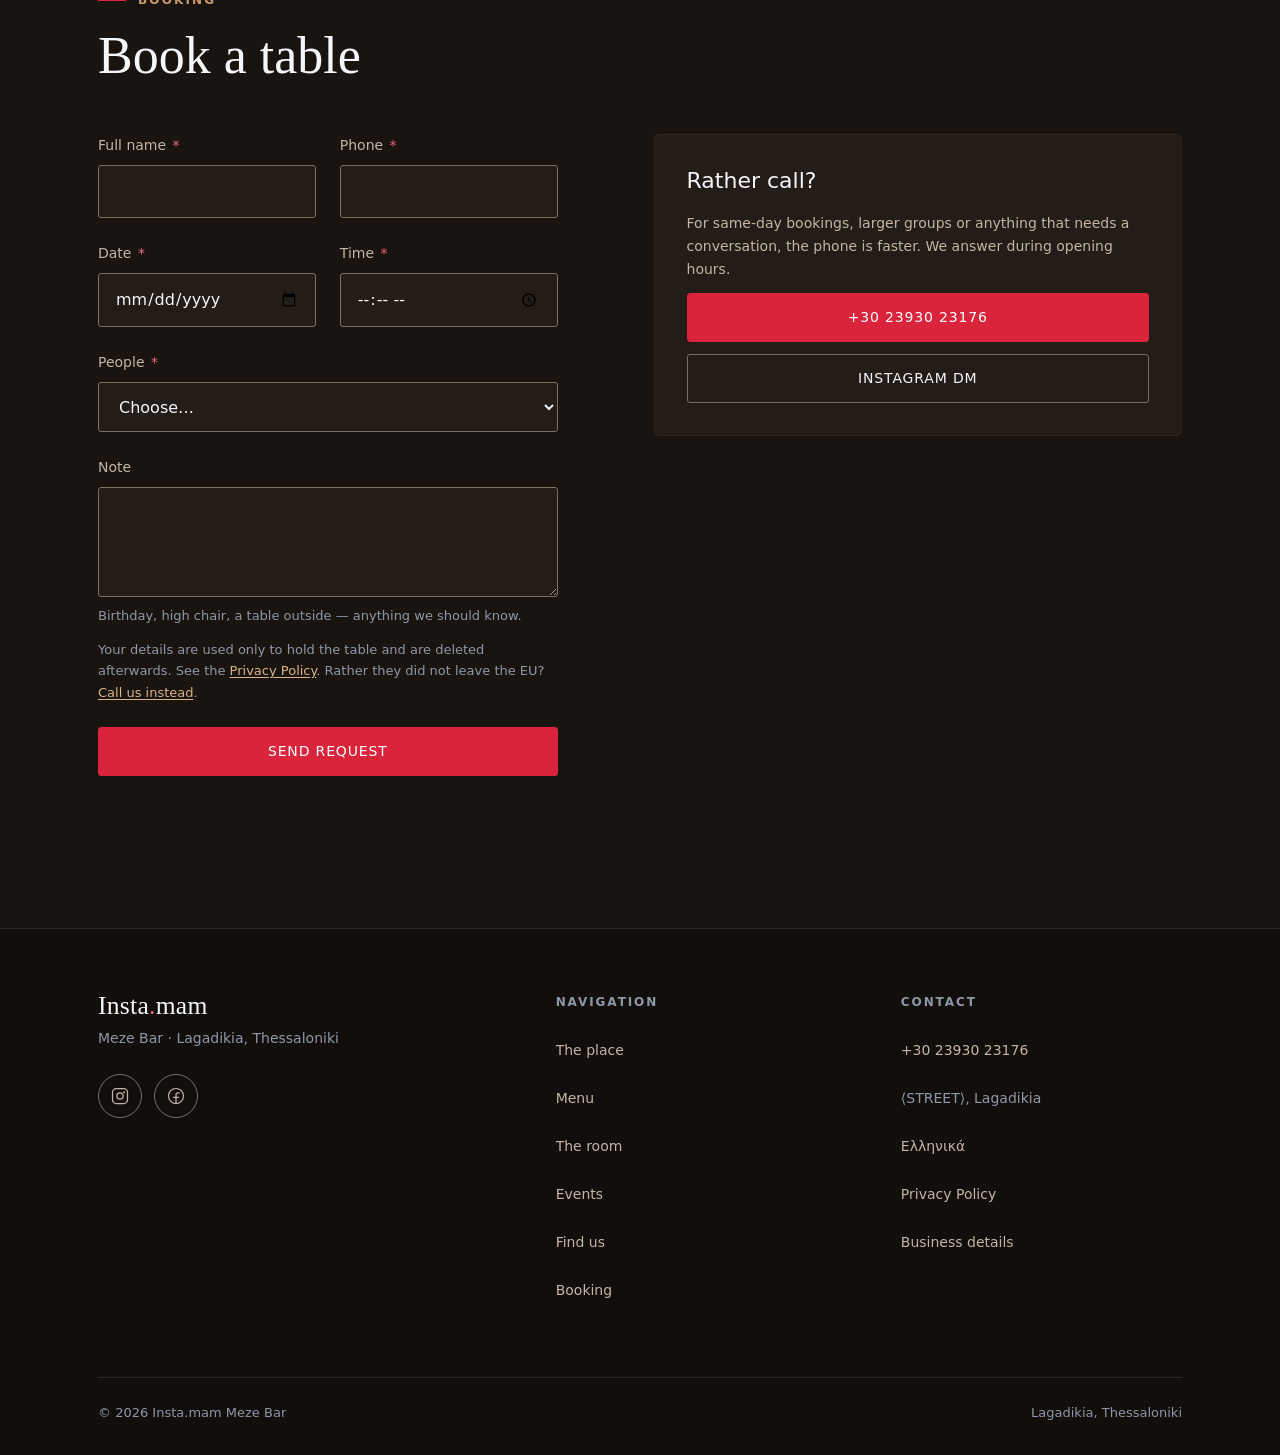
==== commit d26b4e8c: "Apply verified details from the Google Business listing From the listing: postcode 570 20, price ban" ====
--- a/site/en/index.html
+++ b/site/en/index.html
@@ -29,7 +29,7 @@
 <link rel="preload" href="/assets/fonts/commissioner-greek.woff2" as="font" type="font/woff2" crossorigin>
 <link rel="preload" href="/assets/fonts/gfs-didot-greek.woff2" as="font" type="font/woff2" crossorigin>
 <link rel="stylesheet" href="/assets/fonts/fonts.css?v=1">
-<link rel="stylesheet" href="../assets/css/style.css?v=2026082413">
+<link rel="stylesheet" href="../assets/css/style.css?v=2026082415">
 <link rel="icon" href="../assets/img/favicon.svg" type="image/svg+xml">
 <link rel="apple-touch-icon" href="/assets/img/apple-touch-icon.png">
 <link rel="manifest" href="/site.webmanifest">
@@ -54,7 +54,7 @@
     "https://instamam.gr/assets/img/og-image.jpg"
   ],
   "logo": "https://instamam.gr/assets/img/logo.png",
-  "priceRange": "€€",
+  "priceRange": "€",
   "currenciesAccepted": "EUR",
   "paymentAccepted": "Cash, Credit Card",
   "inLanguage": [
@@ -65,12 +65,17 @@
     "@type": "PostalAddress",
     "addressLocality": "Lagadikia",
     "addressRegion": "Thessaloniki",
-    "addressCountry": "GR"
+    "addressCountry": "GR",
+    "postalCode": "570 20"
   },
   "areaServed": [
     {
       "@type": "Place",
       "name": "Lagadikia"
+    },
+    {
+      "@type": "Place",
+      "name": "Lagkadikia"
     },
     {
       "@type": "Place",
@@ -86,7 +91,8 @@
   "sameAs": [
     "https://www.instagram.com/instamam_mezebar",
     "https://www.facebook.com/profile.php?id=100087998074640"
-  ]
+  ],
+  "additionalType": "https://schema.org/CafeOrCoffeeShop"
 }
 </script>
 </head>
@@ -325,7 +331,7 @@
           <h3>Details</h3>
           <p class="info__row">
             <svg width="20" height="20" viewBox="0 0 256 256" fill="currentColor" aria-hidden="true"><path d="M128 64a40 40 0 1 0 40 40 40 40 0 0 0-40-40Zm0 64a24 24 0 1 1 24-24 24 24 0 0 1-24 24Zm0-112a88.1 88.1 0 0 0-88 88c0 31.4 14.51 64.68 42 96.25a254.19 254.19 0 0 0 41.45 38.3 8 8 0 0 0 9.18 0A254.19 254.19 0 0 0 174 200.25c27.45-31.57 42-64.85 42-96.25a88.1 88.1 0 0 0-88-88Zm0 206c-16.53-13-72-60.75-72-118a72 72 0 0 1 144 0c0 57.23-55.47 105-72 118Z"/></svg>
-            <span>⟨STREET AND NUMBER⟩<br>Lagadikia, Thessaloniki ⟨POSTCODE⟩</span>
+            <span>⟨STREET AND NUMBER⟩<br>Lagadikia, Thessaloniki 570 20</span>
           </p>
           <p class="info__row">
             <svg width="20" height="20" viewBox="0 0 256 256" fill="currentColor" aria-hidden="true"><path d="m222.37 158.46-51.24-23a11.75 11.75 0 0 0-11.19 1L133 152.67a76.13 76.13 0 0 1-29.75-29.5l22.11-27.36a11.75 11.75 0 0 0 1-11.32l-23-51.21A12 12 0 0 0 90.66 26 60.13 60.13 0 0 0 32 86c0 74.8 60.83 135.63 135.63 135.63A60.13 60.13 0 0 0 227.6 163a12 12 0 0 0-5.23-4.54ZM167.63 205.6A119.66 119.66 0 0 1 48 86a44.11 44.11 0 0 1 38.71-43.75l20.9 46.55-22.14 27.4a11.7 11.7 0 0 0-1.09 12.28 92.29 92.29 0 0 0 42.06 41.72 11.71 11.71 0 0 0 12.23-1.19l27-22 46.55 20.9a44.12 44.12 0 0 1-44.59 37.69Z"/></svg>
@@ -370,15 +376,7 @@
     </div>
 
     <div class="reserve__grid">
-      <form class="form" id="reserve-form" data-reveal novalidate
-            data-endpoint="https://formsubmit.co/ajax/teftsispero@gmail.com">
-
-        <!-- FormSubmit settings. Nothing is delivered until the address is
-             confirmed once by email — see content-guide.md §1. -->
-        <input type="hidden" name="_subject" value="New booking request from the site">
-        <input type="hidden" name="_template" value="table">
-        <input type="hidden" name="_captcha" value="false">
-
+      <form class="form" id="reserve-form" data-reveal novalidate>
         <div class="form__summary" tabindex="-1" role="alert" aria-labelledby="sum-title">
           <h3 id="sum-title">Please check the following</h3>
           <ul></ul>
@@ -524,8 +522,9 @@
   </div>
 </dialog>
 
-<script src="../assets/js/main.js?v=2026082413" defer></script>
-<script src="../assets/js/atmosphere.js?v=2026082413" defer></script>
+<script src="../assets/js/data.js?v=2026082415" defer></script>
+<script src="../assets/js/main.js?v=2026082415" defer></script>
+<script src="../assets/js/atmosphere.js?v=2026082415" defer></script>
 <!-- Mobile action bar — see the Greek page for rationale. -->
 <div class="actionbar" aria-label="Quick actions">
   <a class="actionbar__btn" href="tel:+302393023176">
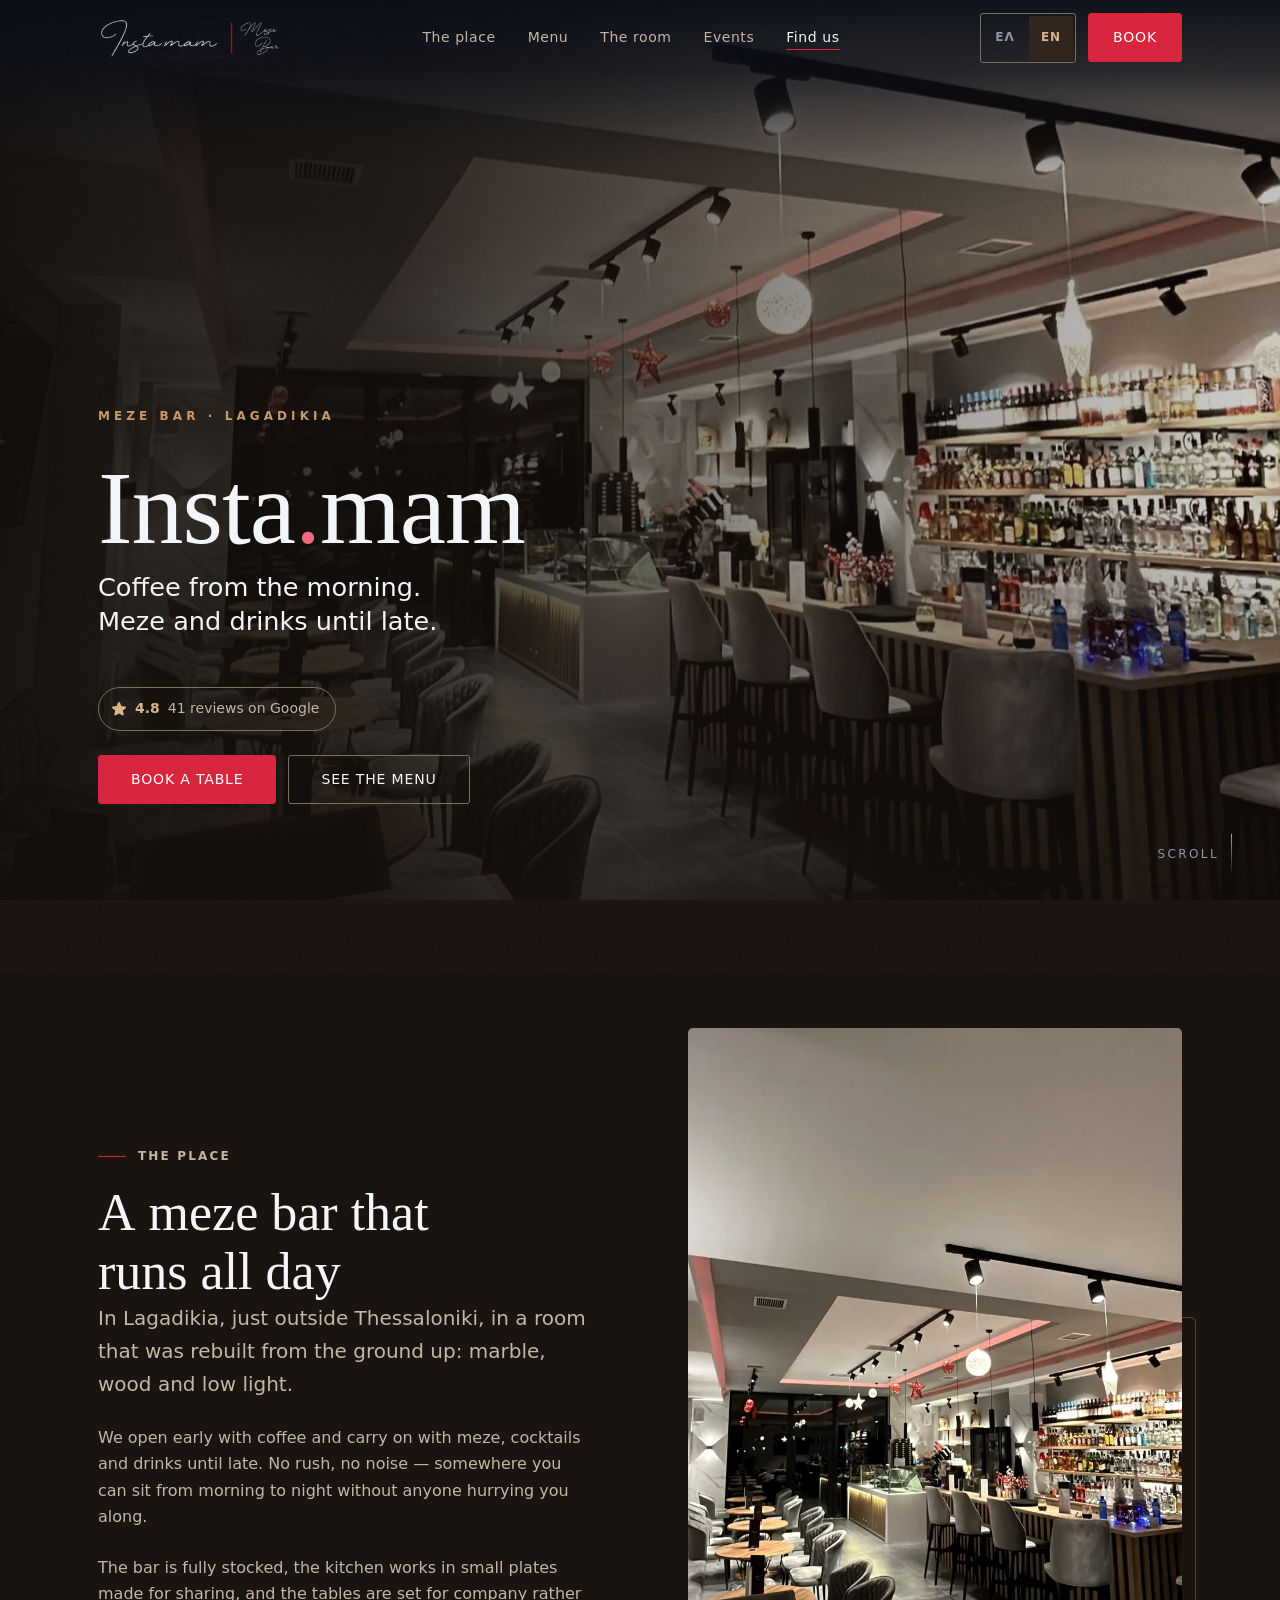
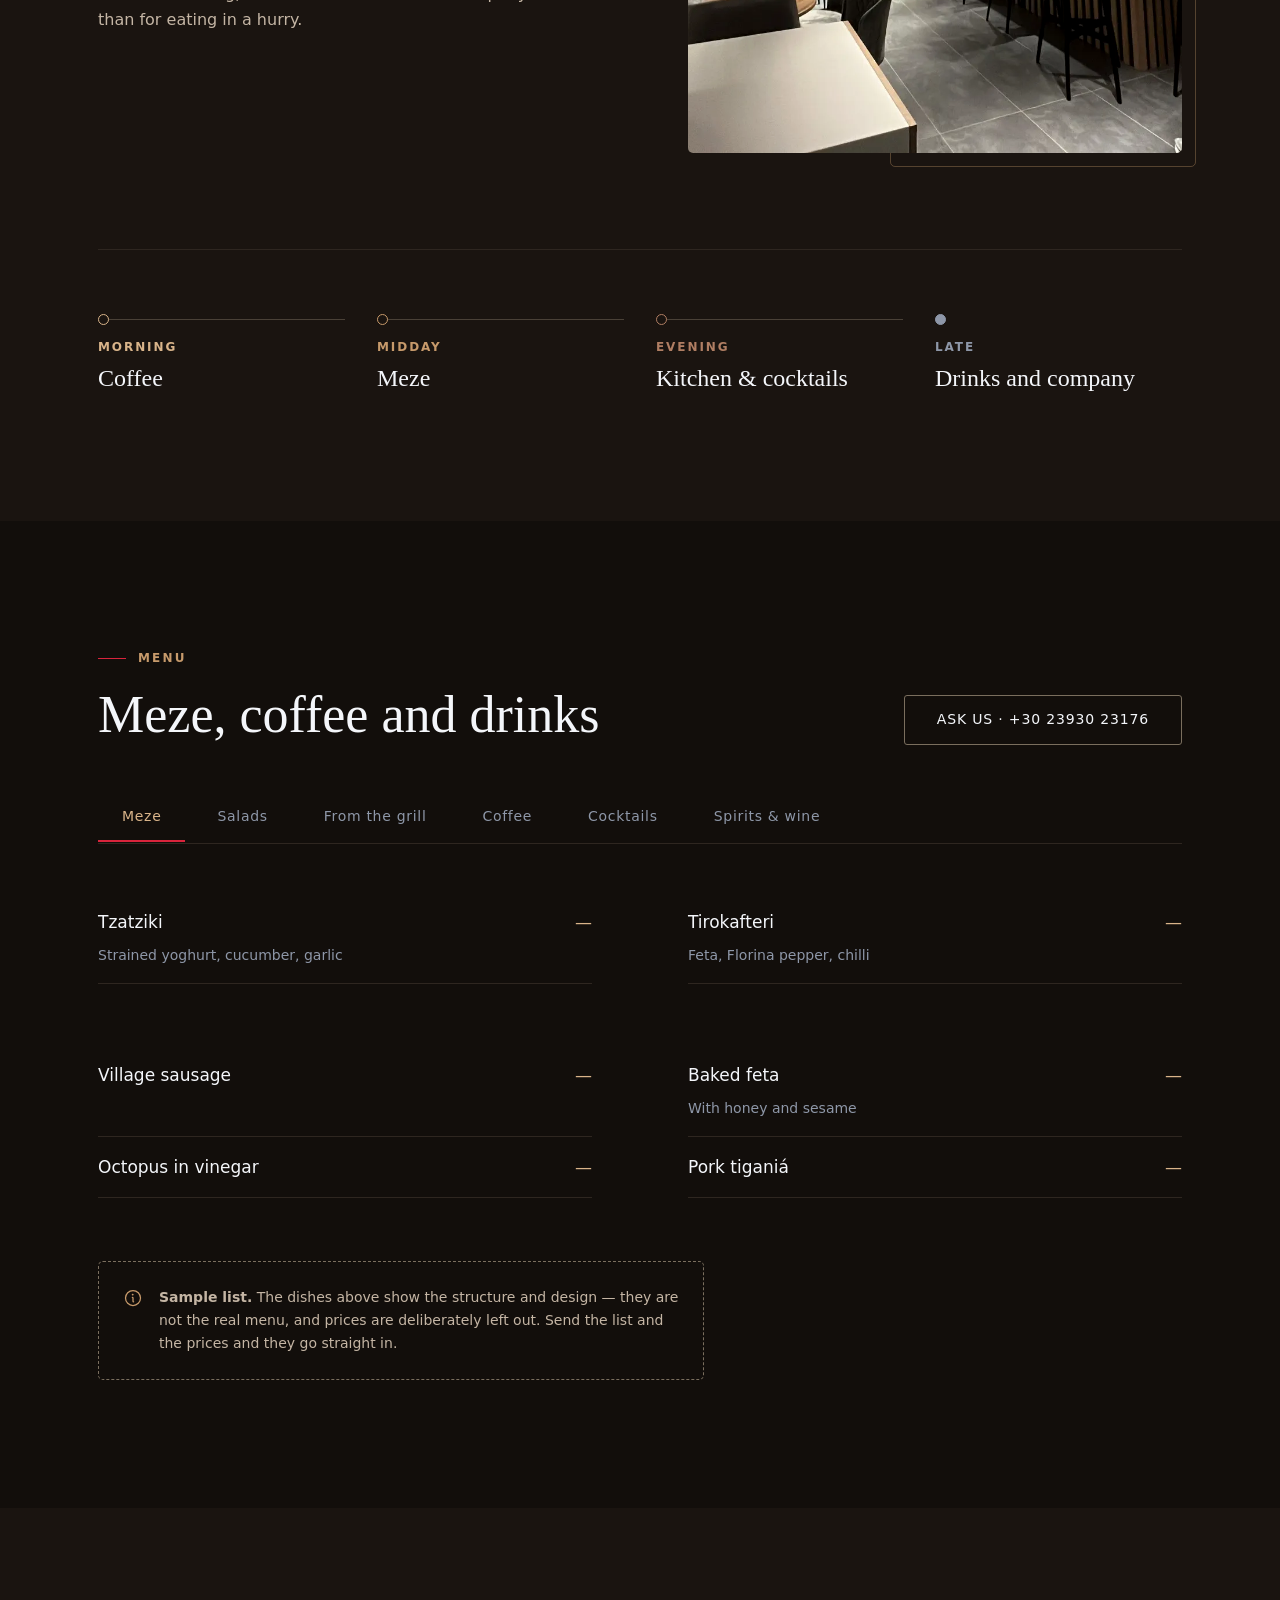
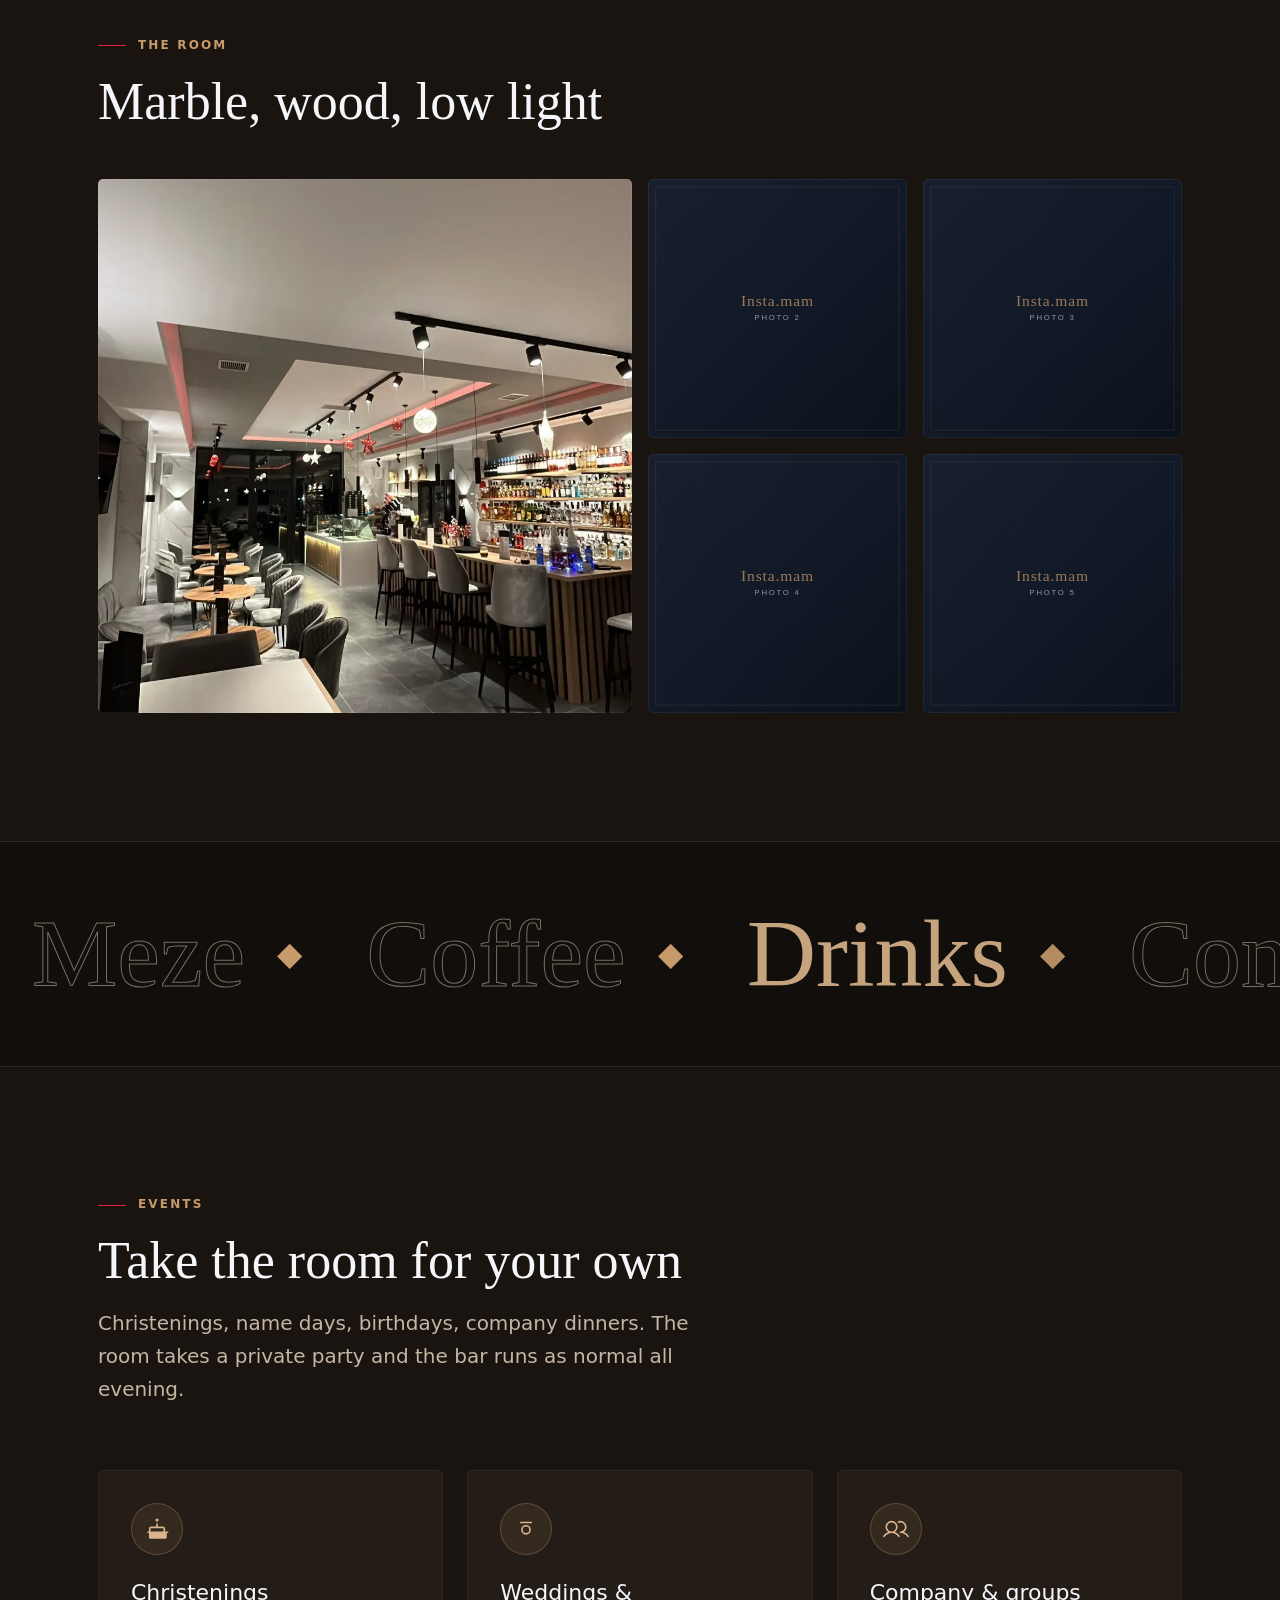
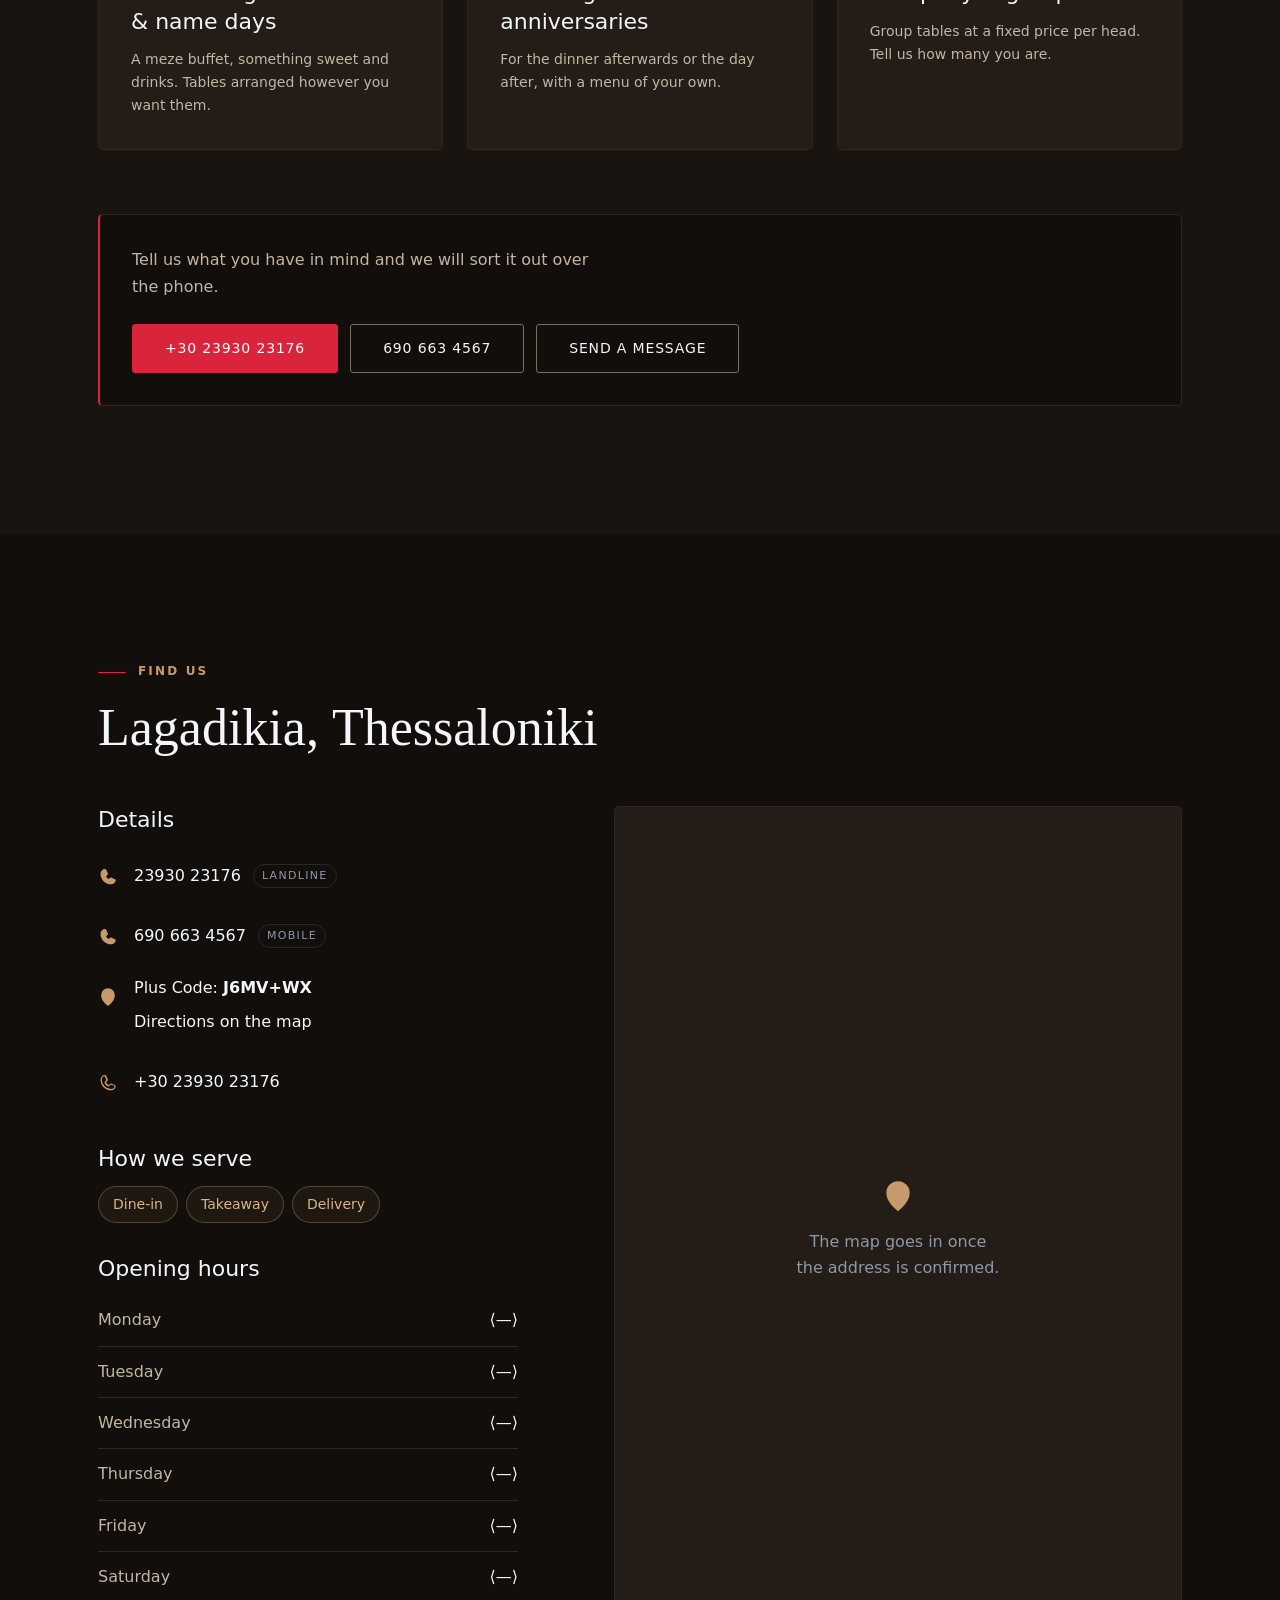
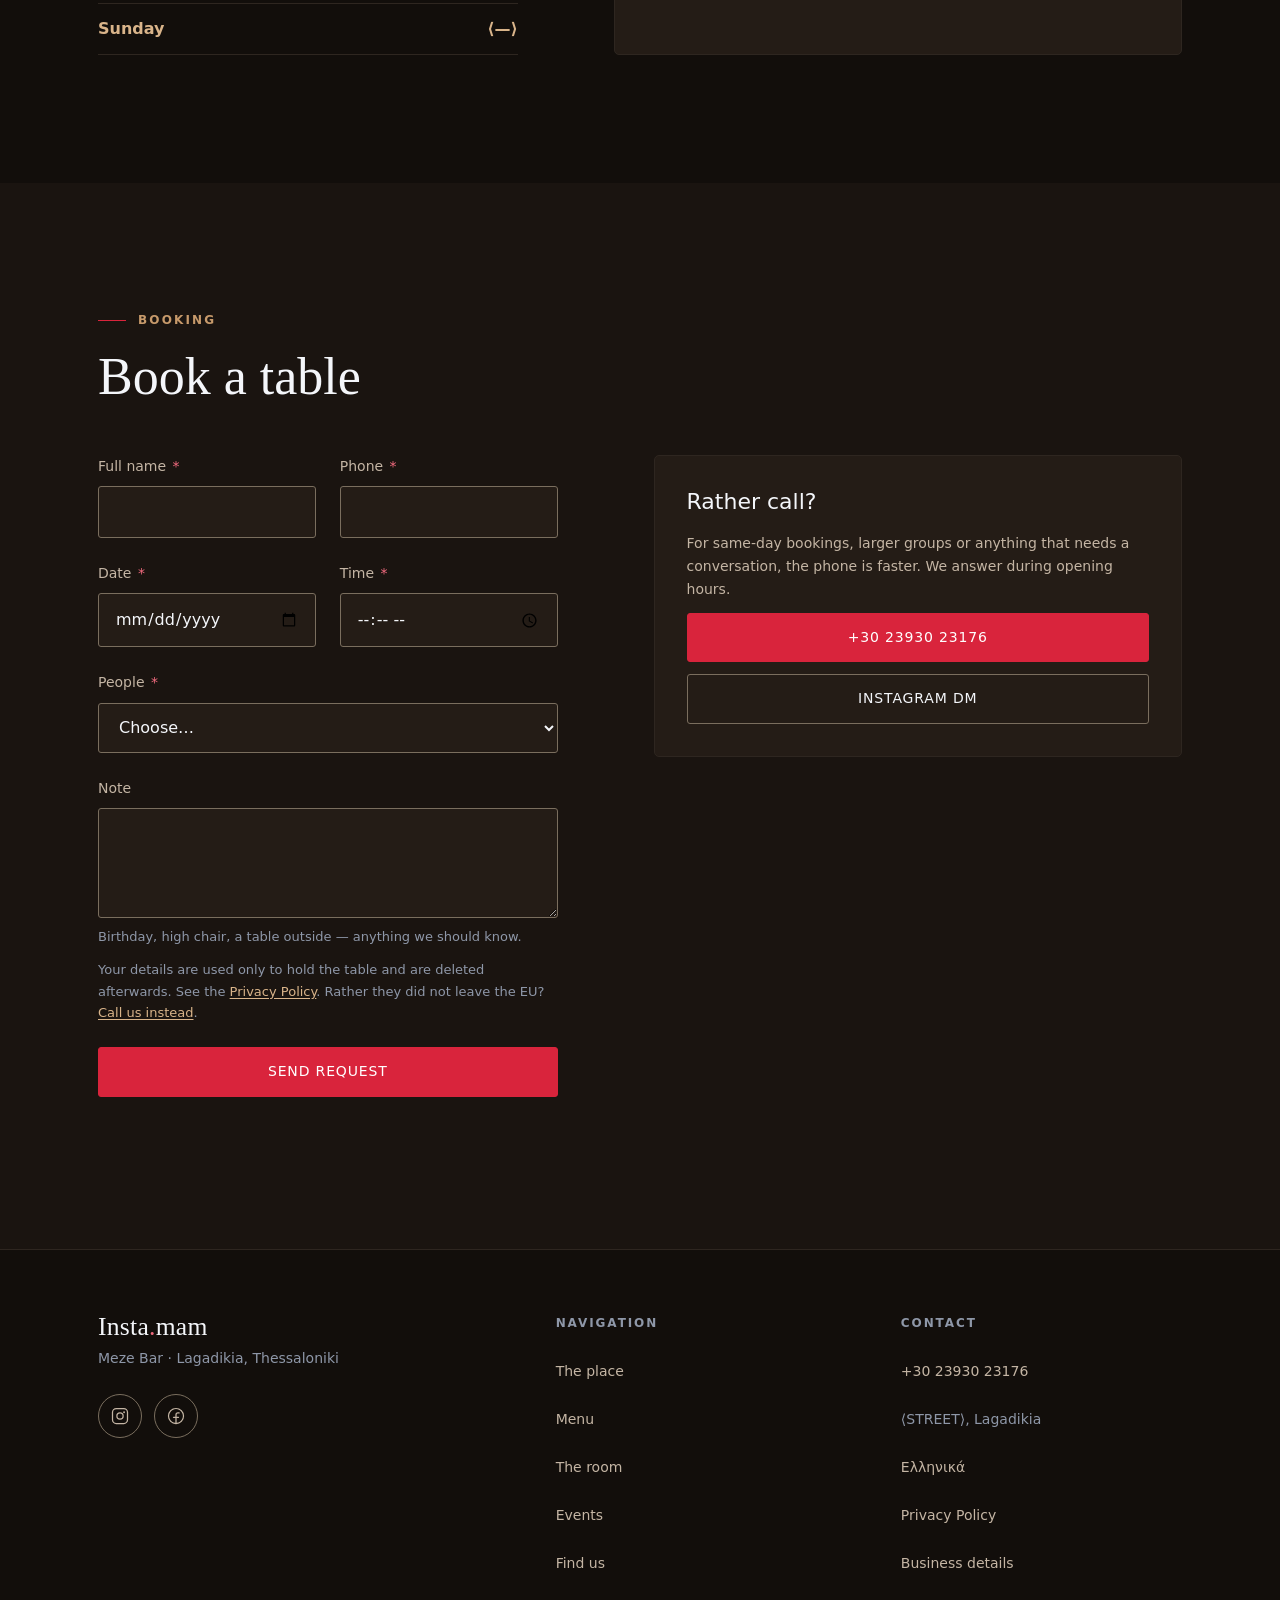
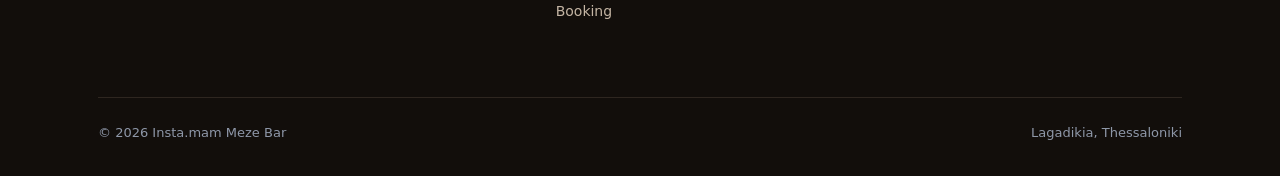
==== commit fa217b60: "Add second phone, service options, Plus Code and Google rating Both numbers are real, so both are sh" ====
--- a/site/en/index.html
+++ b/site/en/index.html
@@ -29,7 +29,7 @@
 <link rel="preload" href="/assets/fonts/commissioner-greek.woff2" as="font" type="font/woff2" crossorigin>
 <link rel="preload" href="/assets/fonts/gfs-didot-greek.woff2" as="font" type="font/woff2" crossorigin>
 <link rel="stylesheet" href="/assets/fonts/fonts.css?v=1">
-<link rel="stylesheet" href="../assets/css/style.css?v=2026082415">
+<link rel="stylesheet" href="../assets/css/style.css?v=2026082416">
 <link rel="icon" href="../assets/img/favicon.svg" type="image/svg+xml">
 <link rel="apple-touch-icon" href="/assets/img/apple-touch-icon.png">
 <link rel="manifest" href="/site.webmanifest">
@@ -92,7 +92,38 @@
     "https://www.instagram.com/instamam_mezebar",
     "https://www.facebook.com/profile.php?id=100087998074640"
   ],
-  "additionalType": "https://schema.org/CafeOrCoffeeShop"
+  "additionalType": "https://schema.org/CafeOrCoffeeShop",
+  "contactPoint": [
+    {
+      "@type": "ContactPoint",
+      "telephone": "+302393023176",
+      "contactType": "reservations"
+    },
+    {
+      "@type": "ContactPoint",
+      "telephone": "+306906634567",
+      "contactType": "customer service"
+    }
+  ],
+  "hasMap": "https://www.google.com/maps/search/?api=1&query=J6MV%2BWX%20Lagkadikia",
+  "hasDeliveryService": true,
+  "amenityFeature": [
+    {
+      "@type": "LocationFeatureSpecification",
+      "name": "Dine-in",
+      "value": true
+    },
+    {
+      "@type": "LocationFeatureSpecification",
+      "name": "Takeaway",
+      "value": true
+    },
+    {
+      "@type": "LocationFeatureSpecification",
+      "name": "Delivery",
+      "value": true
+    }
+  ]
 }
 </script>
 </head>
@@ -161,7 +192,8 @@
     <p class="hero__status" data-status-mount data-src="../assets/data/hours.json" hidden></p>
     <h1 class="hero__wordmark" id="hero-title">Insta<i>.</i>mam</h1>
     <p class="hero__tag" data-wipe>Coffee from the morning.<br>Meze and drinks until late.</p>
-    <div class="hero__cta">
+        <p class="grating"><a href="https://www.google.com/maps/search/?api=1&amp;query=Instamam%20Meze%20Bar%20Lagkadikia" target="_blank" rel="noopener noreferrer"><span class="grating__stars" aria-hidden="true"><svg width="16" height="16" viewBox="0 0 256 256" fill="currentColor" aria-hidden="true"><path d="M239.2 97.29a16 16 0 0 0-13.81-11L166 81.17l-23.28-55.36a15.95 15.95 0 0 0-29.4 0L90.07 81.17 30.61 86.3a16 16 0 0 0-9.11 28.06l45.11 39.42-13.52 58.54a16 16 0 0 0 23.84 17.34l51-31.49 51.11 31.49a16 16 0 0 0 23.84-17.34l-13.51-58.6 45.1-39.36a16 16 0 0 0 4.73-17.07Z"/></svg></span><strong>4.8</strong> 41 reviews on Google</a></p>
+<div class="hero__cta">
       <a class="btn btn--primary" href="#reserve">Book a table</a>
       <a class="btn btn--ghost" href="#menu">See the menu</a>
     </div>
@@ -311,6 +343,7 @@
       <p>Tell us what you have in mind and we will sort it out over the phone.</p>
       <div class="events__actions">
         <a class="btn btn--primary" href="tel:+302393023176">+30 23930 23176</a>
+        <a class="btn btn--ghost" href="tel:+306906634567">690 663 4567</a>
         <a class="btn btn--ghost" href="#reserve">Send a message</a>
       </div>
     </div>
@@ -330,13 +363,31 @@
         <div class="info__block">
           <h3>Details</h3>
           <p class="info__row">
-            <svg width="20" height="20" viewBox="0 0 256 256" fill="currentColor" aria-hidden="true"><path d="M128 64a40 40 0 1 0 40 40 40 40 0 0 0-40-40Zm0 64a24 24 0 1 1 24-24 24 24 0 0 1-24 24Zm0-112a88.1 88.1 0 0 0-88 88c0 31.4 14.51 64.68 42 96.25a254.19 254.19 0 0 0 41.45 38.3 8 8 0 0 0 9.18 0A254.19 254.19 0 0 0 174 200.25c27.45-31.57 42-64.85 42-96.25a88.1 88.1 0 0 0-88-88Zm0 206c-16.53-13-72-60.75-72-118a72 72 0 0 1 144 0c0 57.23-55.47 105-72 118Z"/></svg>
-            <span>⟨STREET AND NUMBER⟩<br>Lagadikia, Thessaloniki 570 20</span>
+            <svg width="20" height="20" viewBox="0 0 256 256" fill="currentColor" aria-hidden="true"><path d="m222.37 158.46-51.24-23a11.75 11.75 0 0 0-11.19 1L133 152.67a76.13 76.13 0 0 1-29.75-29.5l22.11-27.36a11.75 11.75 0 0 0 1-11.32l-23-51.21A12 12 0 0 0 90.66 26 60.13 60.13 0 0 0 32 86c0 74.8 60.83 135.63 135.63 135.63A60.13 60.13 0 0 0 227.6 163a12 12 0 0 0-5.23-4.54Z"/></svg>
+            <span><a href="tel:+302393023176">23930 23176</a><span class="info__tag">Landline</span></span>
+          </p>
+          <p class="info__row">
+            <svg width="20" height="20" viewBox="0 0 256 256" fill="currentColor" aria-hidden="true"><path d="m222.37 158.46-51.24-23a11.75 11.75 0 0 0-11.19 1L133 152.67a76.13 76.13 0 0 1-29.75-29.5l22.11-27.36a11.75 11.75 0 0 0 1-11.32l-23-51.21A12 12 0 0 0 90.66 26 60.13 60.13 0 0 0 32 86c0 74.8 60.83 135.63 135.63 135.63A60.13 60.13 0 0 0 227.6 163a12 12 0 0 0-5.23-4.54Z"/></svg>
+            <span><a href="tel:+306906634567">690 663 4567</a><span class="info__tag">Mobile</span></span>
+          </p>
+          <p class="info__row">
+            <svg width="20" height="20" viewBox="0 0 256 256" fill="currentColor" aria-hidden="true"><path d="M128 64a40 40 0 1 0 40 40 40 40 0 0 0-40-40Zm0 64a24 24 0 1 1 24-24 24 24 0 0 1-24 24Zm0-112a88.1 88.1 0 0 0-88 88c0 31.4 14.51 64.68 42 96.25a254.19 254.19 0 0 0 41.45 38.3 8 8 0 0 0 9.18 0A254.19 254.19 0 0 0 174 200.25c27.45-31.57 42-64.85 42-96.25a88.1 88.1 0 0 0-88-88Z"/></svg>
+            <span>Plus Code: <strong>J6MV+WX</strong><br>
+              <a href="https://www.google.com/maps/search/?api=1&amp;query=J6MV%2BWX%20Lagkadikia" target="_blank" rel="noopener noreferrer">Directions on the map</a></span>
           </p>
           <p class="info__row">
             <svg width="20" height="20" viewBox="0 0 256 256" fill="currentColor" aria-hidden="true"><path d="m222.37 158.46-51.24-23a11.75 11.75 0 0 0-11.19 1L133 152.67a76.13 76.13 0 0 1-29.75-29.5l22.11-27.36a11.75 11.75 0 0 0 1-11.32l-23-51.21A12 12 0 0 0 90.66 26 60.13 60.13 0 0 0 32 86c0 74.8 60.83 135.63 135.63 135.63A60.13 60.13 0 0 0 227.6 163a12 12 0 0 0-5.23-4.54ZM167.63 205.6A119.66 119.66 0 0 1 48 86a44.11 44.11 0 0 1 38.71-43.75l20.9 46.55-22.14 27.4a11.7 11.7 0 0 0-1.09 12.28 92.29 92.29 0 0 0 42.06 41.72 11.71 11.71 0 0 0 12.23-1.19l27-22 46.55 20.9a44.12 44.12 0 0 1-44.59 37.69Z"/></svg>
             <a href="tel:+302393023176">+30 23930 23176</a>
           </p>
+        </div>
+
+        <div class="info__block">
+          <h3>How we serve</h3>
+          <ul class="services">
+            <li>Dine-in</li>
+            <li>Takeaway</li>
+            <li>Delivery</li>
+          </ul>
         </div>
 
         <div class="info__block">
@@ -522,9 +573,9 @@
   </div>
 </dialog>
 
-<script src="../assets/js/data.js?v=2026082415" defer></script>
-<script src="../assets/js/main.js?v=2026082415" defer></script>
-<script src="../assets/js/atmosphere.js?v=2026082415" defer></script>
+<script src="../assets/js/data.js?v=2026082416" defer></script>
+<script src="../assets/js/main.js?v=2026082416" defer></script>
+<script src="../assets/js/atmosphere.js?v=2026082416" defer></script>
 <!-- Mobile action bar — see the Greek page for rationale. -->
 <div class="actionbar" aria-label="Quick actions">
   <a class="actionbar__btn" href="tel:+302393023176">
--- a/site/assets/css/style.css
+++ b/site/assets/css/style.css
@@ -1361,3 +1361,46 @@
   margin-top: calc(var(--s3) * -1);
 }
 .form__privacy a { color: var(--oak-hi); text-decoration: underline; text-underline-offset: 2px; }
+
+/* ==========================================================================
+   DETAILS FROM THE GOOGLE BUSINESS LISTING
+   ========================================================================== */
+
+/* Landline / mobile distinction — the label has to be readable, not decorative,
+   because picking the wrong number is a real cost to the caller. */
+.info__tag {
+  display: inline-block; margin-left: var(--s3);
+  font-size: 0.6875rem; letter-spacing: 0.12em; text-transform: uppercase;
+  color: var(--muted-dim);
+  border: 1px solid var(--line); border-radius: 999px;
+  padding: 2px 8px; vertical-align: middle;
+}
+
+/* Dine-in / takeaway / delivery. Delivery in particular was nowhere on the
+   site before, and it is the kind of thing people search for by name. */
+.services { list-style: none; padding: 0; display: flex; flex-wrap: wrap; gap: var(--s2); }
+.services li {
+  font-size: var(--fs-sm); color: var(--oak-hi);
+  border: 1px solid rgba(199,154,107,0.35);
+  background: rgba(199,154,107,0.07);
+  border-radius: 999px; padding: 6px 14px;
+}
+
+/* Google rating.
+   Shown as plain linked text with attribution, NOT as aggregateRating in
+   structured data: marking up ratings you did not collect yourself is
+   self-serving review markup under Google's policy and risks a manual
+   action. Displaying it is fine; claiming it in schema is not. */
+.grating { margin-bottom: var(--s5); }
+.grating a {
+  display: inline-flex; align-items: center; gap: var(--s2);
+  min-height: 44px; padding: 0 var(--s4) 0 var(--s3);
+  border: 1px solid var(--line-strong); border-radius: 999px;
+  font-size: var(--fs-sm); color: var(--muted);
+  transition: border-color var(--dur-fast) var(--ease-out),
+              color var(--dur-fast) var(--ease-out),
+              background var(--dur-fast) var(--ease-out);
+}
+.grating a:hover { border-color: var(--oak); color: var(--text); background: rgba(199,154,107,0.08); }
+.grating strong { color: var(--oak-hi); font-weight: 600; }
+.grating__stars { display: inline-flex; color: var(--oak-hi); }
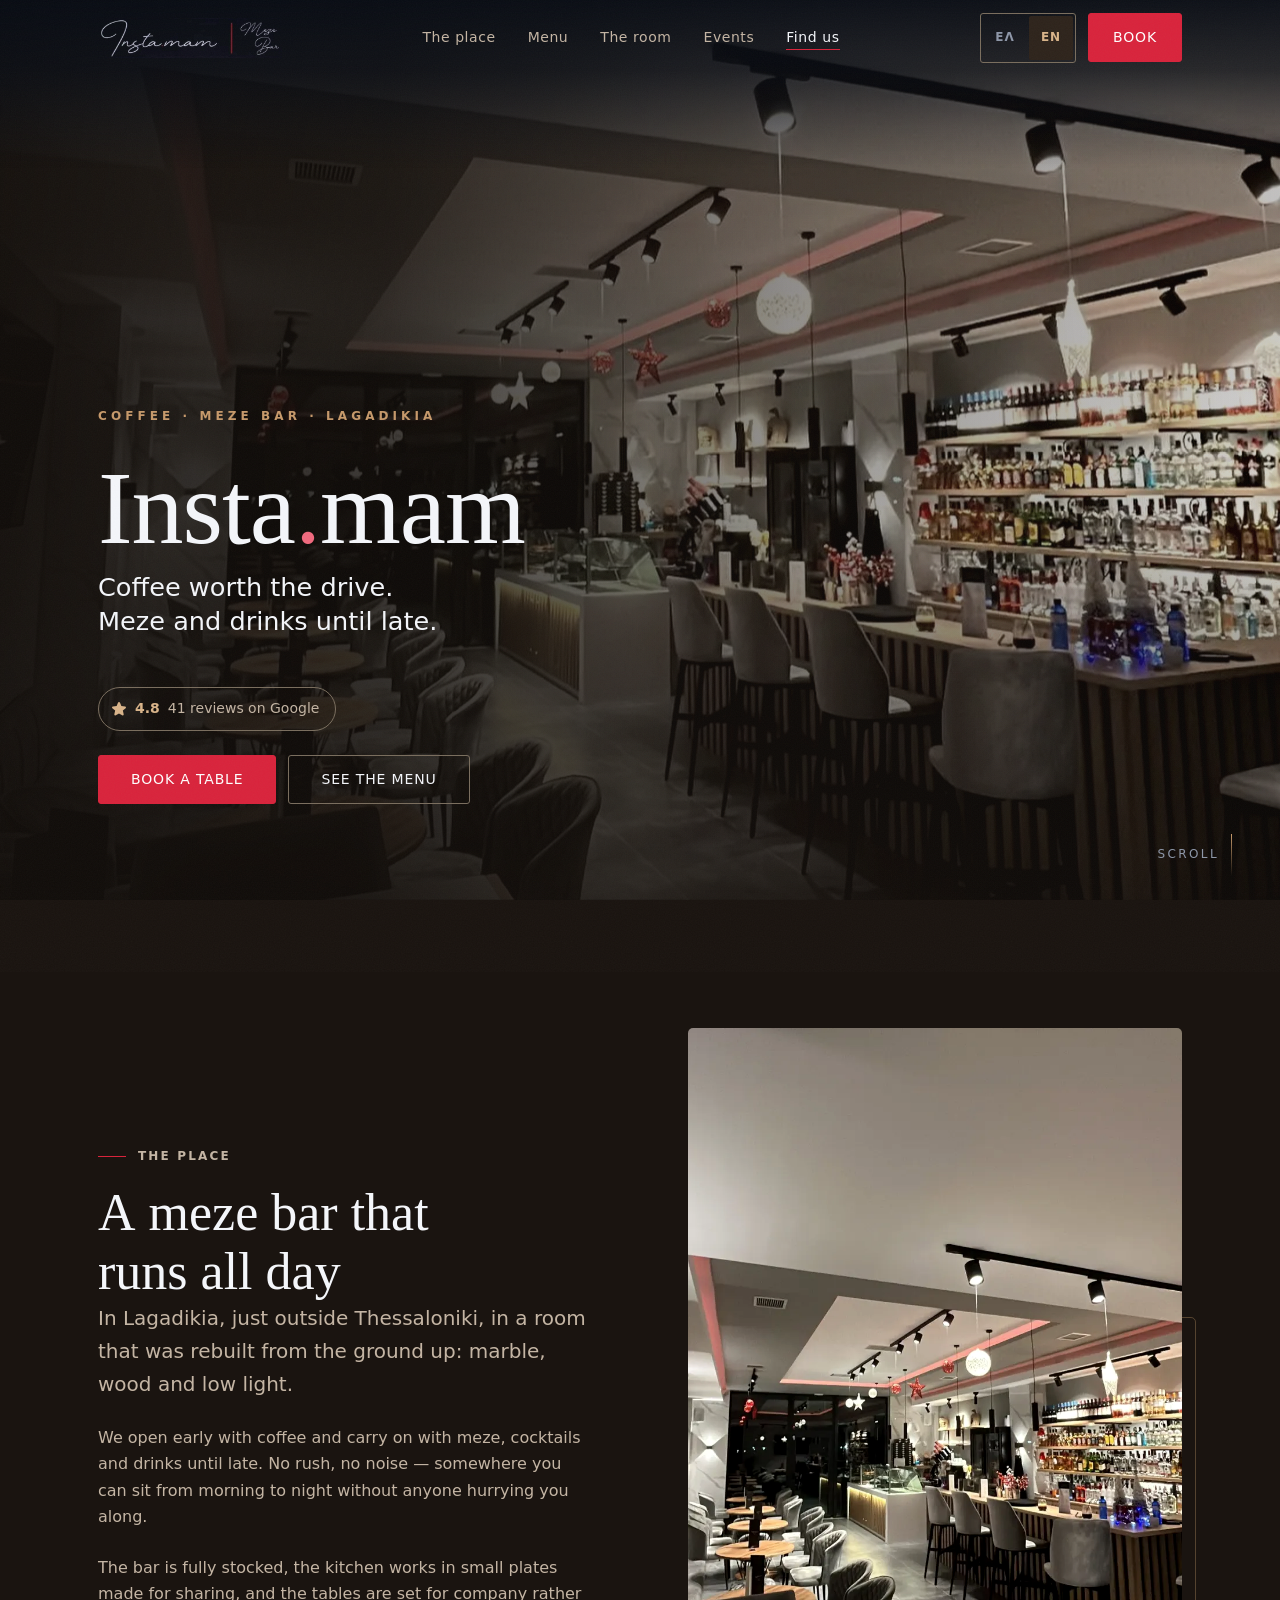
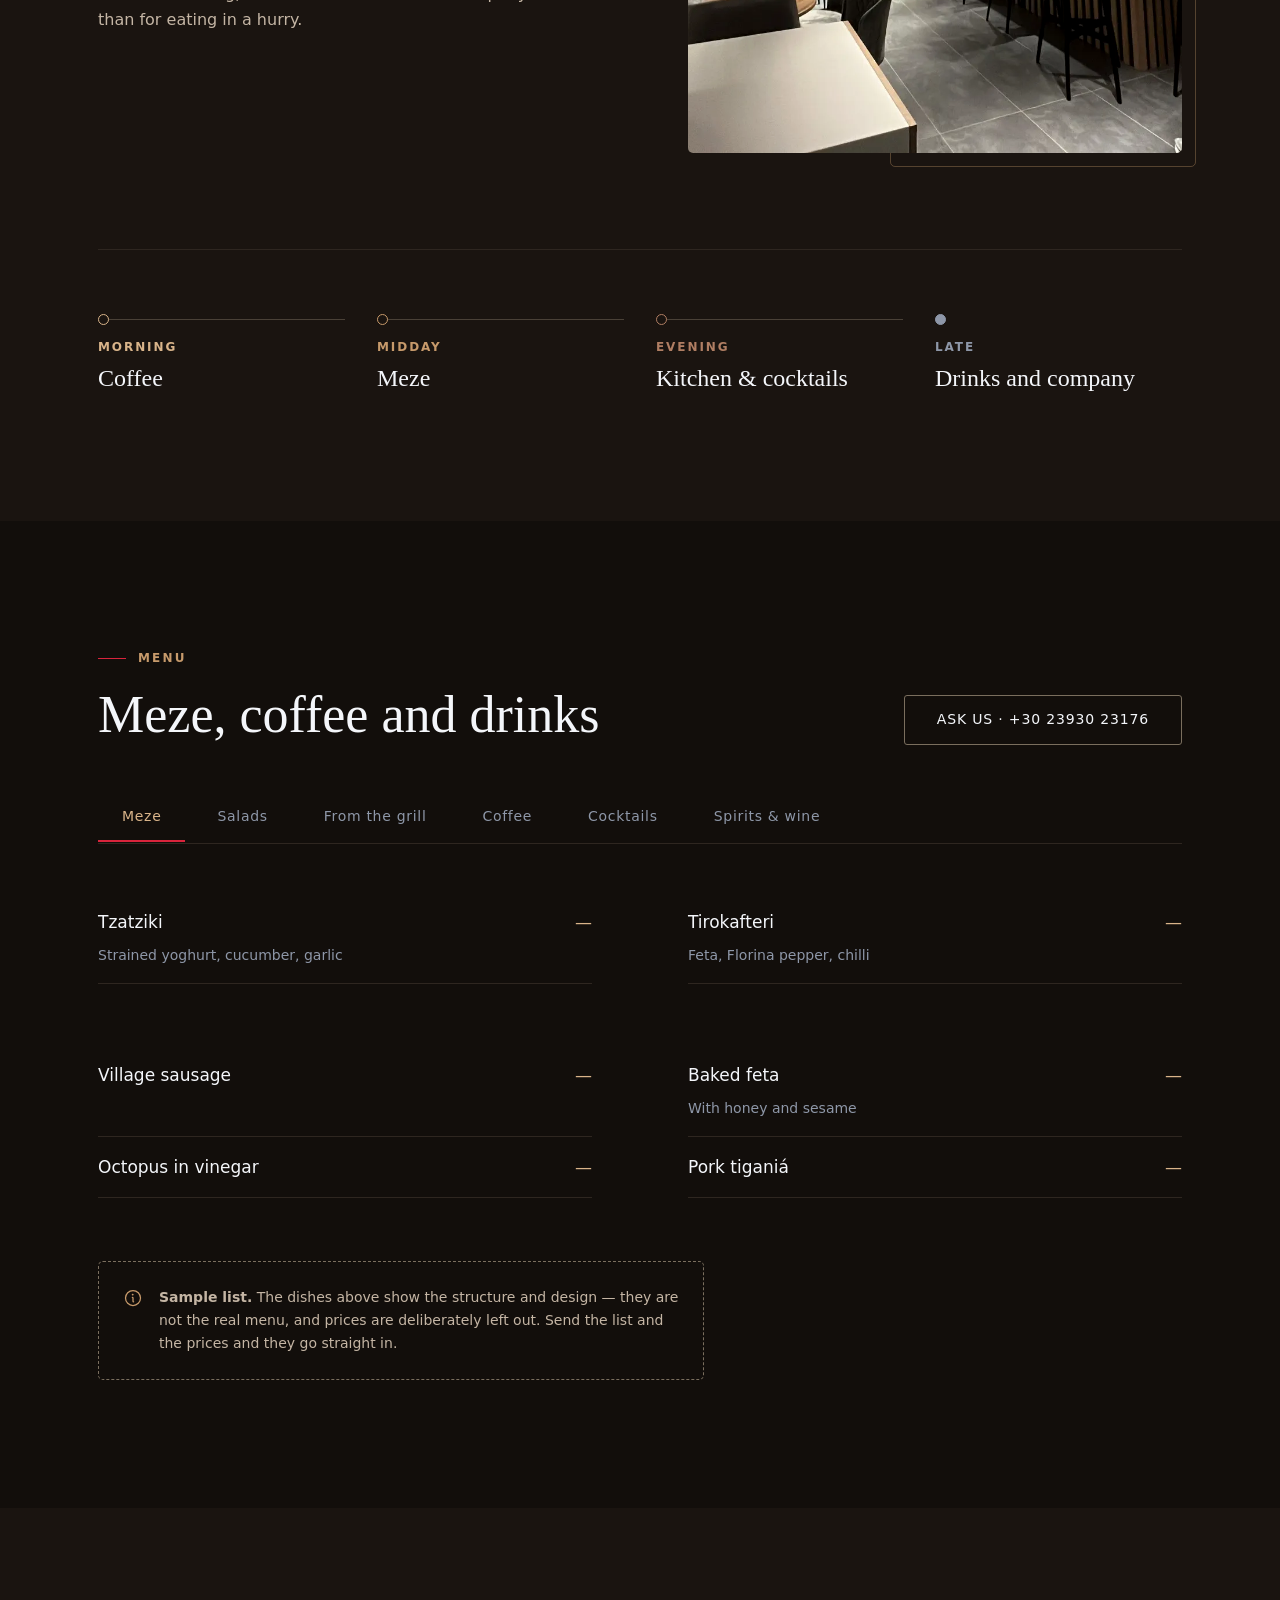
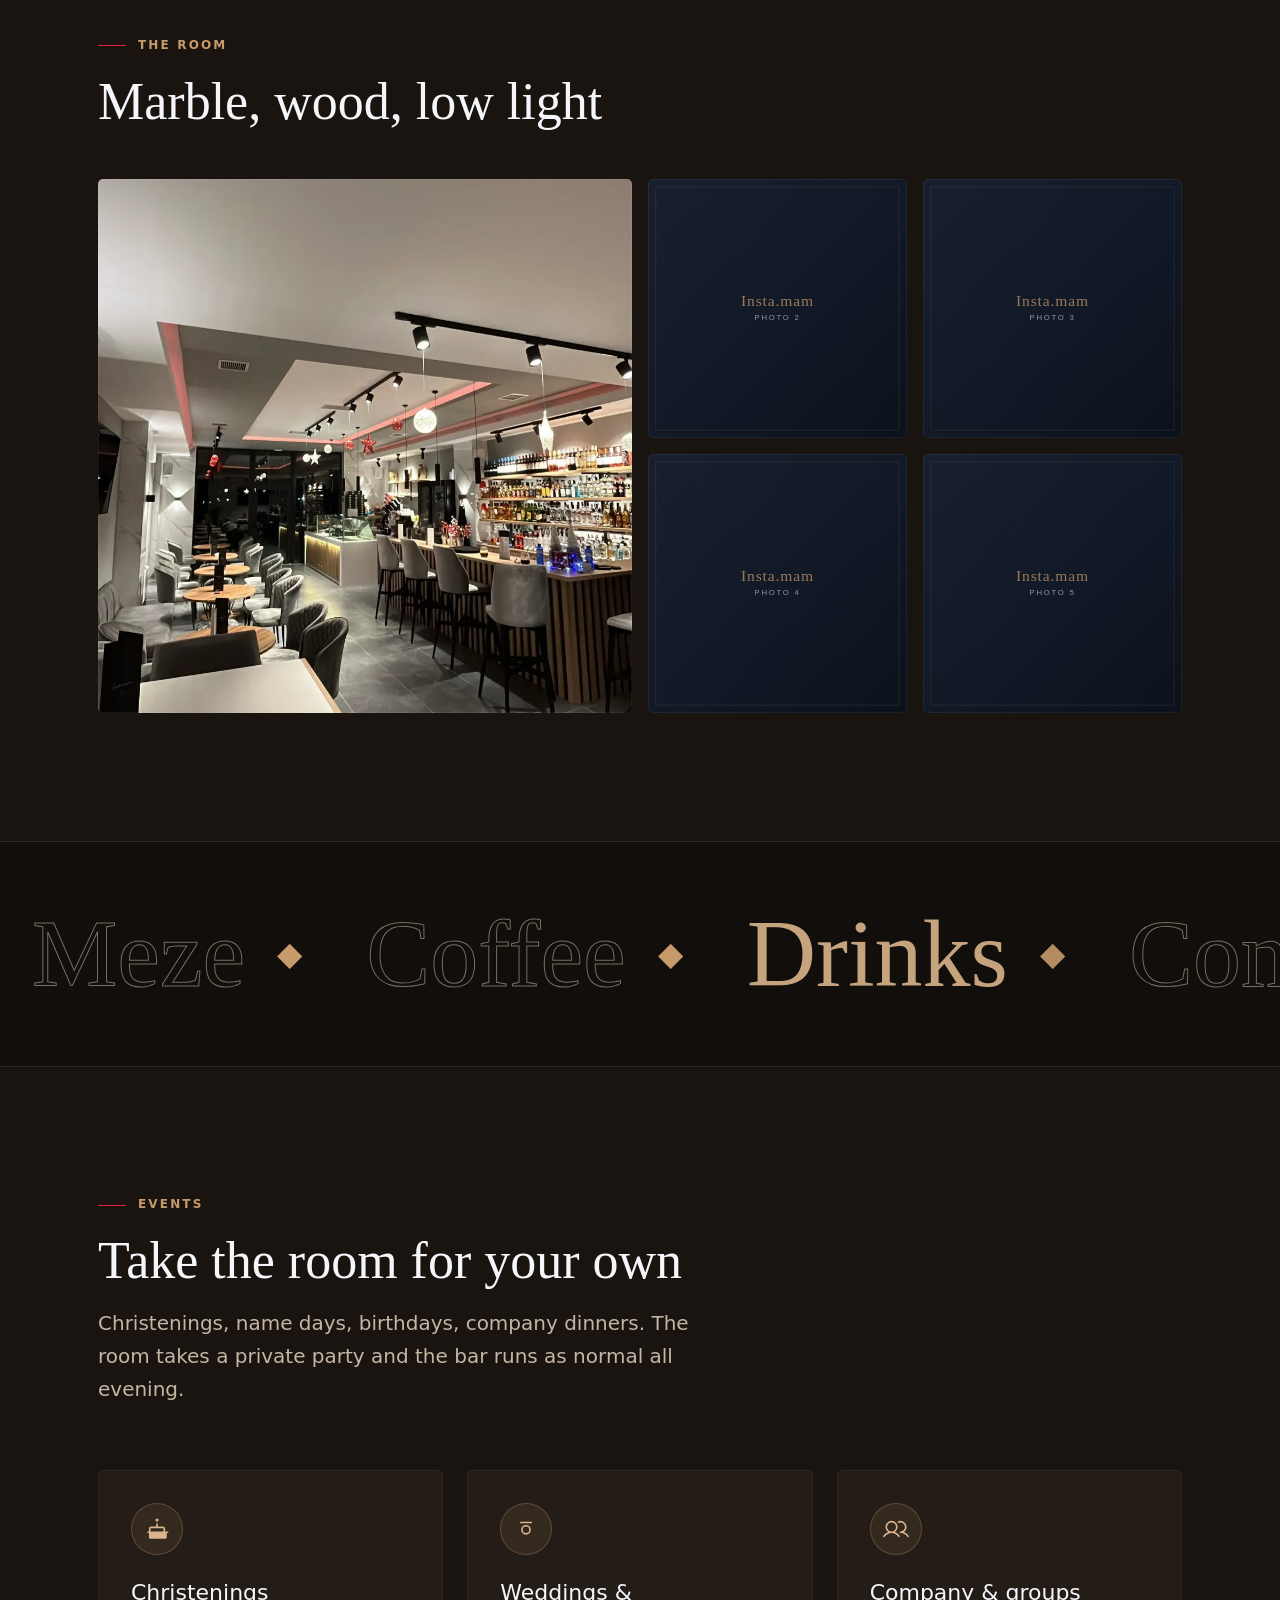
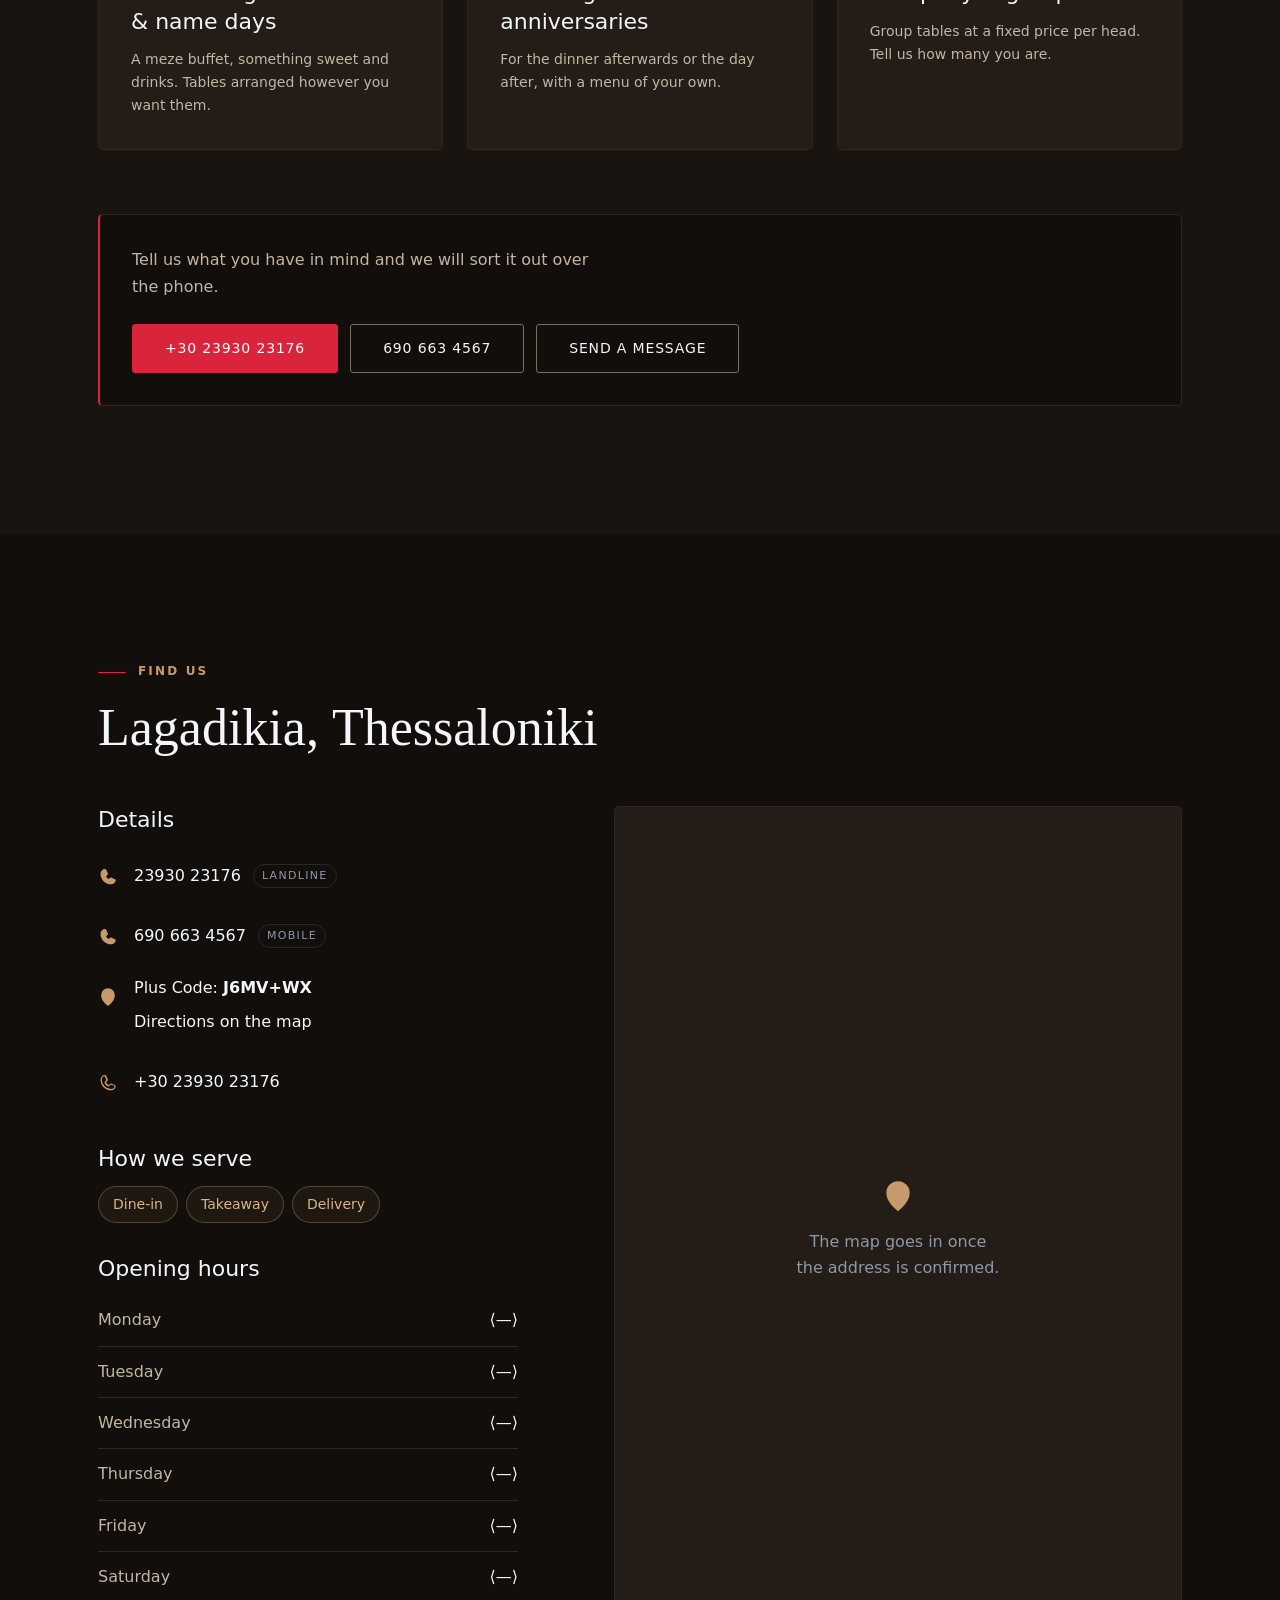
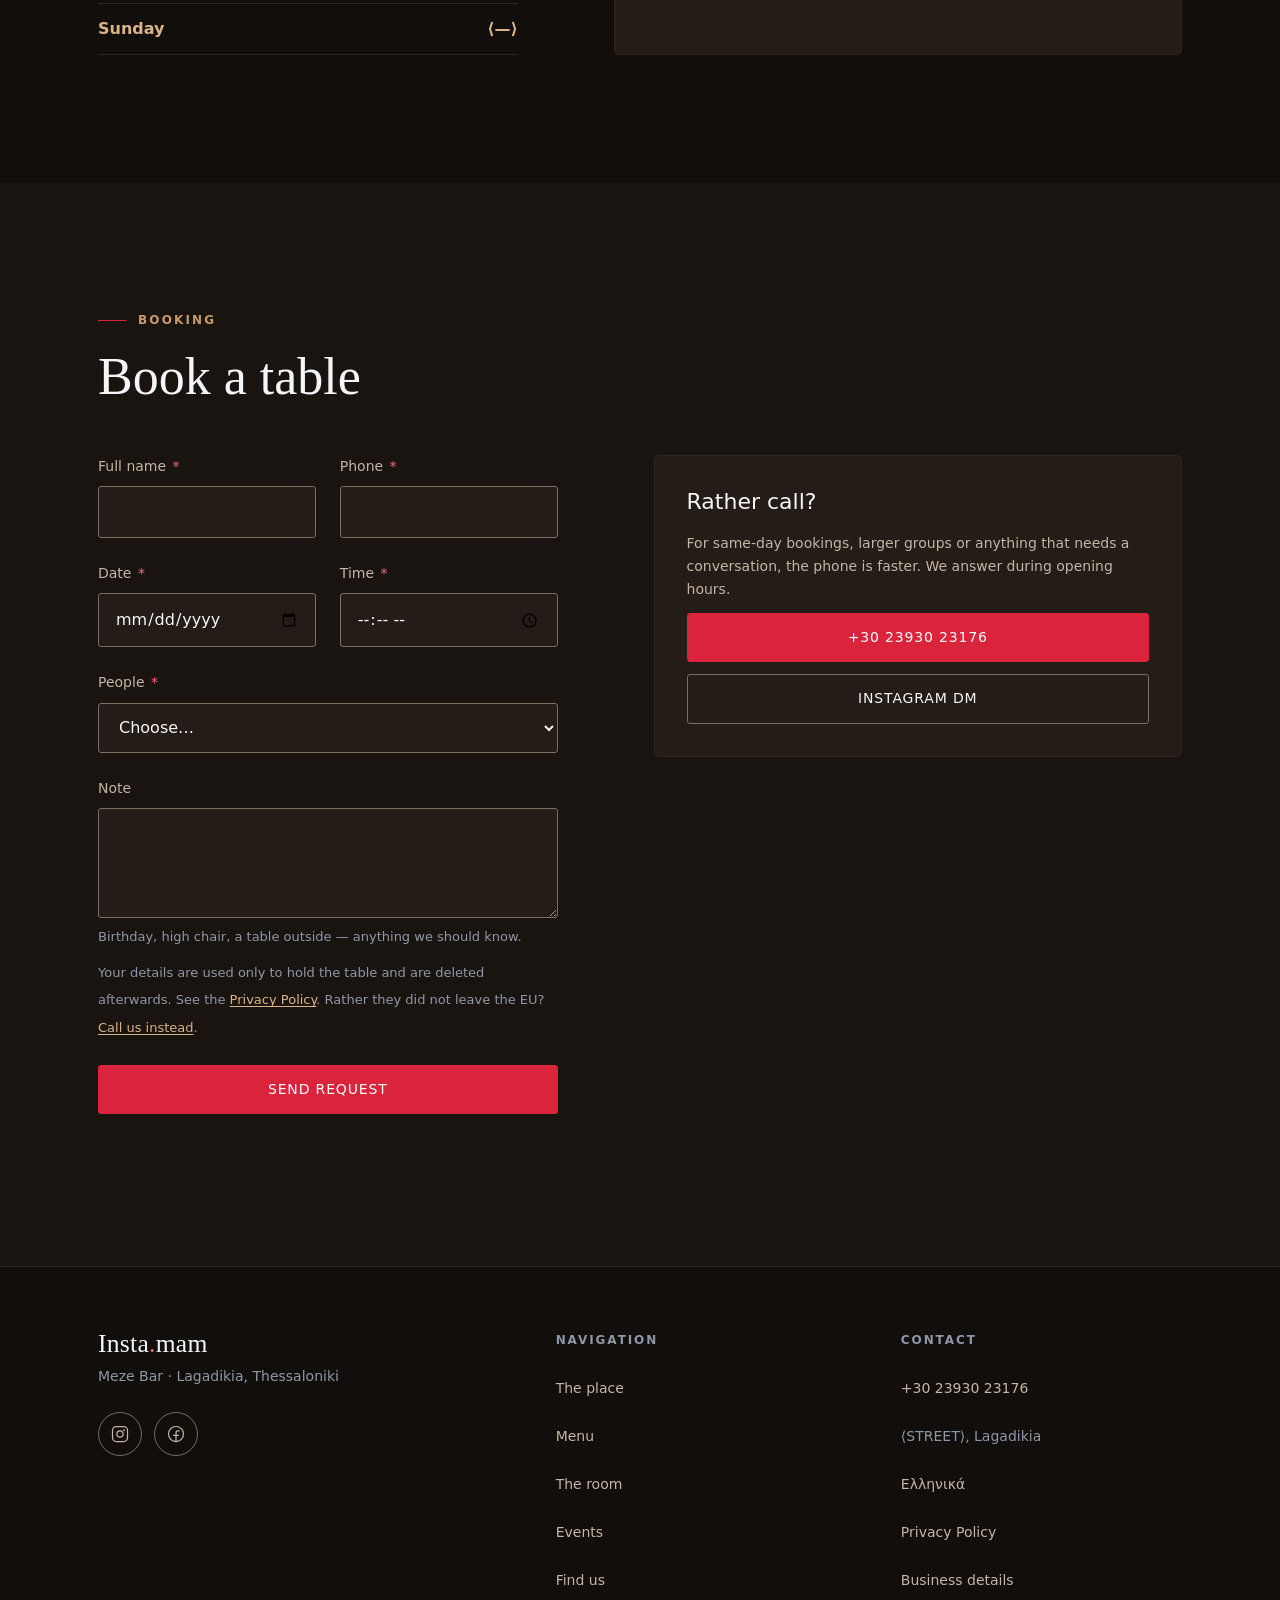
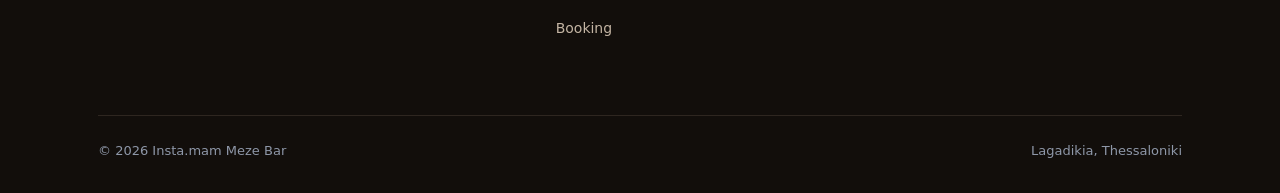
==== commit d0c47afa: "Lead the hero with coffee Evidence, not preference. Google classifies the venue as a Coffee shop; a " ====
--- a/site/en/index.html
+++ b/site/en/index.html
@@ -3,8 +3,8 @@
 <head>
 <meta charset="utf-8">
 <meta name="viewport" content="width=device-width, initial-scale=1">
-<title>Insta.mam — Meze Bar in Lagadikia, Thessaloniki</title>
-<meta name="description" content="Meze bar in Lagadikia near Thessaloniki. Coffee from the morning, meze, cocktails and drinks until late. Bookings: +30 23930 23176.">
+<title>Insta.mam — Coffee &amp; Meze Bar in Lagadikia, Thessaloniki</title>
+<meta name="description" content="Coffee shop and meze bar in Lagadikia near Thessaloniki. Coffee worth the drive, meze, cocktails and drinks until late. +30 23930 23176.">
 
 <link rel="canonical" href="https://instamam.gr/en/">
 <link rel="alternate" hreflang="el" href="https://instamam.gr/">
@@ -14,8 +14,8 @@
 <meta property="og:type" content="restaurant">
 <meta property="og:locale" content="en_US">
 <meta property="og:locale:alternate" content="el_GR">
-<meta property="og:title" content="Insta.mam — Meze Bar in Lagadikia">
-<meta property="og:description" content="Coffee from the morning. Meze and drinks until late.">
+<meta property="og:title" content="Insta.mam — Coffee &amp; Meze Bar in Lagadikia">
+<meta property="og:description" content="Coffee worth the drive. Meze and drinks until late.">
 <meta property="og:url" content="https://instamam.gr/en/">
 <meta property="og:image" content="https://instamam.gr/assets/img/og-image.jpg">
 <meta property="og:site_name" content="Insta.mam Meze Bar">
@@ -29,7 +29,7 @@
 <link rel="preload" href="/assets/fonts/commissioner-greek.woff2" as="font" type="font/woff2" crossorigin>
 <link rel="preload" href="/assets/fonts/gfs-didot-greek.woff2" as="font" type="font/woff2" crossorigin>
 <link rel="stylesheet" href="/assets/fonts/fonts.css?v=1">
-<link rel="stylesheet" href="../assets/css/style.css?v=2026082416">
+<link rel="stylesheet" href="../assets/css/style.css?v=2026082420">
 <link rel="icon" href="../assets/img/favicon.svg" type="image/svg+xml">
 <link rel="apple-touch-icon" href="/assets/img/apple-touch-icon.png">
 <link rel="manifest" href="/site.webmanifest">
@@ -42,7 +42,7 @@
   "@id": "https://instamam.gr/#restaurant",
   "name": "Insta.mam Meze Bar",
   "alternateName": "Insta.mam",
-  "description": "A meze bar in Lagadikia near Thessaloniki. Coffee from the morning, meze, cocktails and drinks until late.",
+  "description": "Coffee shop and meze bar in Lagadikia near Thessaloniki. Coffee worth the drive, meze, cocktails and drinks until late.",
   "servesCuisine": [
     "Greek",
     "Meze",
@@ -188,10 +188,10 @@
   <div class="hero__scrim"></div>
 
   <div class="container hero__inner">
-    <p class="hero__sub">Meze Bar · Lagadikia</p>
+    <p class="hero__sub">Coffee · Meze Bar · Lagadikia</p>
     <p class="hero__status" data-status-mount data-src="../assets/data/hours.json" hidden></p>
     <h1 class="hero__wordmark" id="hero-title">Insta<i>.</i>mam</h1>
-    <p class="hero__tag" data-wipe>Coffee from the morning.<br>Meze and drinks until late.</p>
+    <p class="hero__tag" data-wipe>Coffee worth the drive.<br>Meze and drinks until late.</p>
         <p class="grating"><a href="https://www.google.com/maps/search/?api=1&amp;query=Instamam%20Meze%20Bar%20Lagkadikia" target="_blank" rel="noopener noreferrer"><span class="grating__stars" aria-hidden="true"><svg width="16" height="16" viewBox="0 0 256 256" fill="currentColor" aria-hidden="true"><path d="M239.2 97.29a16 16 0 0 0-13.81-11L166 81.17l-23.28-55.36a15.95 15.95 0 0 0-29.4 0L90.07 81.17 30.61 86.3a16 16 0 0 0-9.11 28.06l45.11 39.42-13.52 58.54a16 16 0 0 0 23.84 17.34l51-31.49 51.11 31.49a16 16 0 0 0 23.84-17.34l-13.51-58.6 45.1-39.36a16 16 0 0 0 4.73-17.07Z"/></svg></span><strong>4.8</strong> 41 reviews on Google</a></p>
 <div class="hero__cta">
       <a class="btn btn--primary" href="#reserve">Book a table</a>
@@ -573,9 +573,9 @@
   </div>
 </dialog>
 
-<script src="../assets/js/data.js?v=2026082416" defer></script>
-<script src="../assets/js/main.js?v=2026082416" defer></script>
-<script src="../assets/js/atmosphere.js?v=2026082416" defer></script>
+<script src="../assets/js/data.js?v=2026082420" defer></script>
+<script src="../assets/js/main.js?v=2026082420" defer></script>
+<script src="../assets/js/atmosphere.js?v=2026082420" defer></script>
 <!-- Mobile action bar — see the Greek page for rationale. -->
 <div class="actionbar" aria-label="Quick actions">
   <a class="actionbar__btn" href="tel:+302393023176">
--- a/site/assets/css/style.css
+++ b/site/assets/css/style.css
@@ -1359,8 +1359,20 @@
 .form__privacy {
   font-size: 0.8125rem; color: var(--muted-dim);
   margin-top: calc(var(--s3) * -1);
-}
-.form__privacy a { color: var(--oak-hi); text-decoration: underline; text-underline-offset: 2px; }
+  /* The two links here sit inside a sentence, so WCAG 2.5.8 exempts them from
+     the 24x24 target minimum — a link mid-sentence cannot be 44px tall without
+     destroying the sentence. A generous line-height is the honest middle
+     ground: it grows the hit area vertically and costs the prose nothing. */
+  line-height: 2.1;
+}
+/* Vertical padding on an INLINE element extends the hit area without changing
+   the line box — line-height alone does not, because an inline element's
+   clickable area is its font box. The roomy line-height above stops these
+   padded areas colliding with the lines around them. */
+.form__privacy a {
+  color: var(--oak-hi); text-decoration: underline; text-underline-offset: 2px;
+  padding-block: 7px;
+}
 
 /* ==========================================================================
    DETAILS FROM THE GOOGLE BUSINESS LISTING
@@ -1404,3 +1416,11 @@
 .grating a:hover { border-color: var(--oak); color: var(--text); background: rgba(199,154,107,0.08); }
 .grating strong { color: var(--oak-hi); font-weight: 600; }
 .grating__stars { display: inline-flex; color: var(--oak-hi); }
+
+/* The hero eyebrow gained a third term ("Καφετέρια") when coffee moved to the
+   front. At 0.34em tracking that pushed it to 335px — one hair over the space
+   available at 375px, so it wrapped and stranded a separator on its own line.
+   Tighten the tracking rather than drop a word: all three terms earn their place. */
+@media (max-width: 480px) {
+  .hero__sub { letter-spacing: 0.2em; }
+}
